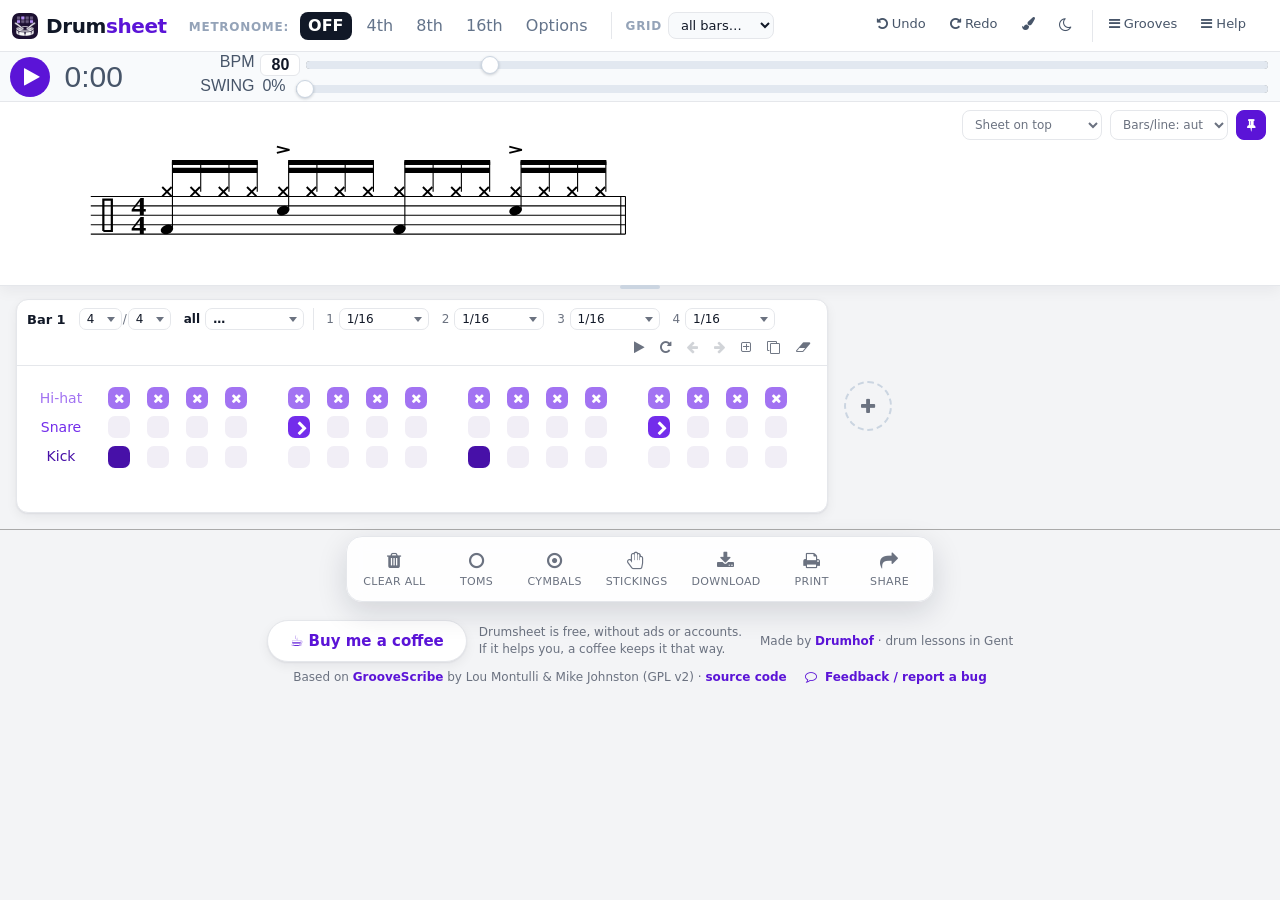
==== index.html @ 42f1e3d6 "SEO: canonical URLs, robots.txt, sitemap.xml Co-Authored-By: Claude Opus 5.5 <noreply@anthropic.com>" ====
<!DOCTYPE html>
<html lang="en">
	<!-- HTML for the Groove Writer part of the Groove Scribe HTML application -->
	<!--Copyright 2015-2020 Lou Montulli, Mike Johnston  GPL V2.0 Please See LICENSE.txt for more details -->

    <head>
		<meta charset="utf-8">
		<title>Drumsheet: free online drum notation editor</title>
		<link rel="canonical" href="https://drumsheet.app/">
		<meta name="description" content="Drumsheet is a free online drum notation editor: write grooves, hear them, loop bars, mix time signatures, triplets and sextuplets, 4 toms and ride. Share, print or download.">

		<meta name="viewport" content="width=device-width, initial-scale=1">
		<script>
			(function () {
				var t = null;
				try { t = localStorage.getItem('benTheme'); } catch (e) {}
				if (t === 'dark' || (!t && window.matchMedia && window.matchMedia('(prefers-color-scheme: dark)').matches))
					document.documentElement.classList.add('ben-dark');
				var g = null;
				try { g = localStorage.getItem('benGridStyle'); } catch (e) {}
				if (g !== 'classic') document.documentElement.classList.add('ben-pads');
				// one picked colour -> whole palette (light + dark) and the icon
				function hexHsl(hex) {
					var r = parseInt(hex.substr(1, 2), 16) / 255, g = parseInt(hex.substr(3, 2), 16) / 255, b = parseInt(hex.substr(5, 2), 16) / 255;
					var mx = Math.max(r, g, b), mn = Math.min(r, g, b), h = 0, s = 0, l = (mx + mn) / 2;
					if (mx !== mn) {
						var d = mx - mn; s = l > 0.5 ? d / (2 - mx - mn) : d / (mx + mn);
						h = mx === r ? (g - b) / d + (g < b ? 6 : 0) : mx === g ? (b - r) / d + 2 : (r - g) / d + 4; h *= 60;
					}
					return [Math.round(h), Math.round(s * 100)];
				}
				window.benColour = '#7c3aed';
				window.benSetColour = function (hex) {
					if (!/^#[0-9a-f]{6}$/i.test(hex || '')) hex = '#7c3aed';
					window.benColour = hex;
					var hs = hexHsl(hex), H = hs[0], S = Math.max(25, Math.min(85, hs[1])), T = (H + 28) % 360;
					function c(h, s, l) { return 'hsl(' + h + ',' + Math.round(s) + '%,' + l + '%)'; }
					var css = 'html.ben-tint:not(.ben-dark){--ben-brand:' + c(H, S, 46) + ';--ben-brand-soft:' + c(H, S, 97) + ';--ben-brand-ink:#fff;' +
						'--pad-hh:' + c(H, S, 70) + ';--pad-sn:' + c(H, S, 55) + ';--pad-kick:' + c(H, S, 36) + ';--pad-tom:' + c(T, S, 66) + ';' +
						'--pad-off:' + c(H, S * 0.4, 95) + ';--pad-off-hover:' + c(H, S * 0.4, 89) + '}' +
						'html.ben-tint.ben-dark{--ben-brand:' + c(H, S, 76) + ';--ben-brand-soft:' + c(H, S * 0.7, 20) + ';--ben-brand-ink:' + c(H, 40, 8) + ';' +
						'--ben-bg:' + c(H, 38, 6) + ';--ben-surface:' + c(H, 32, 12) + ';--ben-line:' + c(H, 26, 22) + ';--ben-chrome:' + c(H, 38, 6) + ';--ben-staff:' + c(H, 26, 22) + ';' +
						'--ben-tint-top:' + c(H, 38, 9) + ';--ben-tint-menu:' + c(H, 32, 15) + ';' +
						'--ben-chrome-2:' + c(H, 34, 13) + ';--ben-chrome-hover:' + c(H, 28, 22) + ';--ben-tint-dock:hsla(' + H + ',32%,12%,0.94);--ben-tint-track:' + c(H, 24, 24) + ';' +
						'--pad-hh:' + c(H, S, 82) + ';--pad-sn:' + c(H, S, 72) + ';--pad-kick:' + c(H, S, 62) + ';--pad-tom:' + c(T, S, 84) + ';' +
						'--pad-off:' + c(H, 24, 24) + ';--pad-off-hover:' + c(H, 24, 31) + '}';
					var st = document.getElementById('benColourStyle');
					if (!st) { st = document.createElement('style'); st.id = 'benColourStyle'; document.head.appendChild(st); }
					st.textContent = css;
					var tc = document.querySelector('meta[name="theme-color"]');
					if (!tc) { tc = document.createElement('meta'); tc.name = 'theme-color'; document.head.appendChild(tc); }
					tc.content = document.documentElement.classList.contains('ben-dark') ? 'hsl(' + H + ',38%,9%)' : '#ffffff';
					document.documentElement.classList.add('ben-tint');
					benDrawIcon(H, S);
				};
				// icon: dark tinted square, white drum + sticks, coloured pads
				var glyph = null;
				function benDrawIcon(H, S) {
					function draw() {
						var out = {};
						[64, 32].forEach(function (n) {
							var cv = document.createElement('canvas'); cv.width = cv.height = n;
							var x = cv.getContext('2d'), k = n / 1254, rr = function (a, b, w, h, r) { x.beginPath(); x.moveTo(a + r, b); x.arcTo(a + w, b, a + w, b + h, r); x.arcTo(a + w, b + h, a, b + h, r); x.arcTo(a, b + h, a, b, r); x.arcTo(a, b, a + w, b, r); x.closePath(); x.fill(); };
							x.fillStyle = 'hsl(' + H + ',' + Math.min(S, 50) + '%,13%)'; rr(0, 0, n, n, n * 0.2);
							x.drawImage(glyph, 0, 0, n, n);
							var lit = { '0,1': 1, '1,0': 1, '1,3': 1 };
							[[168, 140], [345, 135]].forEach(function (row, ri) {
								[233, 442, 651, 860].forEach(function (cx, ci) {
									x.fillStyle = lit[ri + ',' + ci] ? 'hsl(' + H + ',' + S + '%,76%)' : 'hsl(' + H + ',16%,42%)';
									rr(cx * k, row[0] * k, 160 * k, row[1] * k, 22 * k);
								});
							});
							out[n] = cv.toDataURL('image/png');
						});
						var setLogo = function () {
							document.querySelectorAll('link[rel="icon"]').forEach(function (l) { l.href = out[32]; });
							var im = document.querySelector('.ben-logo-icon'); if (im) im.src = out[64];
						};
						setLogo(); document.addEventListener('DOMContentLoaded', setLogo);
					}
					if (glyph && glyph.complete) return draw();
					glyph = new Image(); glyph.onload = draw; glyph.src = 'images/beatsheet-glyph.png';
				}
				var c = null;
				try { c = localStorage.getItem('benColour'); } catch (e) {}
				if (c === 'blue') c = '#2563eb';
				window.benSetColour(c);
			})();
		</script>
		<meta name="apple-mobile-web-app-capable" content="yes">
		<meta name="mobile-web-app-capable" content="yes">
		<link rel="icon" type="image/png" sizes="32x32" href="images/favicon-32.png">
		<link rel="icon" sizes="192x192" href="images/beatsheet-icon-192.png">
		<link rel="icon" sizes="96x96" href="images/beatsheet-icon-96.png">
		<link rel="apple-touch-icon" href="images/apple-touch-icon.png">

		<meta property="og:description" content="Free online drum notation editor: write grooves, hear them, loop bars, mixed meters, triplets, 4 toms and ride."/>
		<meta property="og:site_name" content="Drumsheet"/>
		<meta property="og:title" content="Drumsheet: free online drum notation editor"/>
		<meta property="og:type" content="website"/>
		<meta property="og:url" content="https://drumsheet.app/"/>
		<meta property="og:image" content="https://drumsheet.app/images/og-image.png"/>
		<meta property="og:image:width" content="1200"/>
		<meta property="og:image:height" content="630"/>
		<meta property="og:image:alt" content="Drumsheet: free online drum notation editor"/>
		<meta name="twitter:card" content="summary_large_image"/>
		<meta name="twitter:image" content="https://drumsheet.app/images/og-image.png"/>


		<link rel="stylesheet" type="text/css" href="font-awesome/4.7.0/css/font-awesome.min.css">
	    <link rel="stylesheet" type="text/css" href="css/groove_writer_orange.css">
		<link rel="stylesheet" type="text/css" href="css/groove_display_orange.css">
		<link rel="stylesheet" type="text/css" href="css/groove_ben_modern.css">

		<!--   Other peoples JS libraries    -->
		<!-- <script src="./MIDI.js/js/MIDI/MIDI.JS.min.js" type="text/javascript"></script> -->
		<script src="./MIDI.js/js/MIDI/AudioDetect.js" type="text/javascript"></script>
		<script src="./MIDI.js/js/MIDI/LoadPlugin.js" type="text/javascript"></script>
		<script src="./MIDI.js/js/MIDI/Plugin.js" type="text/javascript"></script>
		<script src="./MIDI.js/js/MIDI/Player.js" type="text/javascript"></script>
		<script src="./MIDI.js/inc/DOMLoader.XMLHttp.js" type="text/javascript"></script>
		<script src="./MIDI.js/inc/jasmid/stream.js"></script>
		<script src="./MIDI.js/inc/jasmid/midifile.js"></script>
		<script src="./MIDI.js/inc/jasmid/replayer.js"></script>
		<script src="./MIDI.js/inc/Base64.js"></script>
		<script src="./MIDI.js/inc/base64binary.js"></script>

		<!-- script to render ABC to an SVG image -->
		<script type="text/javascript" src="./js/abc2svg-1.js"></script>

		<!-- script to convert SVG to PNGs for download -->
		<script type="text/javascript" src="./js/pablo.min.js"></script>

		<!-- script for sharing to social sites -->


		<!-- Minified version: <script src="./js/groove_writer.min.js" type="text/javascript"></script> -->

		<!-- jsmidgen for generating a midi file -->
		<script src="./js/jsmidgen.js" type="text/javascript"></script>
		<!-- iOS: allow Web Audio to play through the silent switch -->
		<script src="./js/unmute.js" type="text/javascript"></script>
		<!--   our custom JS is loaded as an ES module at the end of <body> (js/main.js).
		       It creates window.myGrooveWriter, builds the dynamic DOM, and runs the
		       page-load init. -->

    </head>
    <body>

	<div id="GrooveWriter">
		<div class="nonPrintable">
			<div id="LeftHandNav">
				<span id="divisionButtonContainer">
					<span id="logoInSubdivision" class="left-button-content"><img src="images/GScribe_Logo_lone_g.svg"></span>
					<span class="left-button edit-block" id="timeLabel" onclick="myGrooveWriter.timeSigPopupOpen();"><span class="left-button-content"><span><span id="timeSigLabel" class="buttonFraction"><sup>4</sup>/<sub>4</sub></span><span id="timeSubLabel">TIME</span></span></span></span>
					<span class="left-button subdivision edit-block" id="subdivision_8ths"  onclick="myGrooveWriter.changeDivision(8);"><span class="left-button-content"><span><span class="buttonFraction"><sup>1</sup>/<sub>8</sub></span>NOTES</span></span></span>
					<span class="left-button subdivision edit-block" id="subdivision_16ths" onclick="myGrooveWriter.changeDivision(16);"><span class="left-button-content"><span><span class="buttonFraction"><sup>1</sup>/<sub>16</sub></span>NOTES</span></span></span>
					<span class="left-button subdivision edit-block" id="subdivision_32ths" onclick="myGrooveWriter.changeDivision(32);"><span class="left-button-content"><span><span class="buttonFraction"><sup>1</sup>/<sub>32</sub></span>NOTES</span></span></span>
					<span class="left-button subdivision edit-block" id="subdivision_12ths" onclick="myGrooveWriter.changeDivision(12);"><span class="left-button-content"><span><span class="buttonFraction"><sup>1</sup>/<sub>8</sub></span>TRIPLETS</span></span></span>
					<span class="left-button subdivision edit-block" id="subdivision_24ths" onclick="myGrooveWriter.changeDivision(24);"><span class="left-button-content"><span><span class="buttonFraction"><sup>1</sup>/<sub>16</sub></span>TRIPLETS</span></span></span>
					<span class="left-button subdivision edit-block" id="subdivision_48ths" onclick="myGrooveWriter.changeDivision(48);"><span class="left-button-content"><span>MIXED<br>Division</span></span></span>

					<!-- Populated by js/main.js after load (was document.write). -->
					<span id="viewEditSwitchSlot"></span>
					<span id="advancedEditSlot"></span>

					<span class="left-button edit-block" id="undoButton" onclick="myGrooveWriter.undoCommand();"><span class="left-button-content"><i class="fa fa-undo"></i>&nbsp;&nbsp;Undo</span></span>
				</span>

			</div>
			<div id="TopNav" class="fullWidthEle">
				<span id="logoTextUpperLeft"><span class="ben-logo"><img class="ben-logo-icon" src="images/beatsheet-logo-64.png" alt="">Drum<b>sheet</b></span></span>
				<span id="upperLeft">
					<span id="metronomeContainer">
						<span id="metronomeLabel">METRONOME:</span>
						<span class="metronomeButton" id="metronomeOff" onclick="myGrooveWriter.setMetronomeFrequency(0);">OFF</span>
						<span class="metronomeButton" id="metronome4ths" onclick="myGrooveWriter.setMetronomeFrequency(4);">4th</span>
						<span class="metronomeButton" id="metronome8ths" onclick="myGrooveWriter.setMetronomeFrequency(8);">8th</span>
						<span class="metronomeButton" id="metronome16ths" onclick="myGrooveWriter.setMetronomeFrequency(16);">16th</span>
						<span class="metronomeButton" id="metronomeTrip" title="Triplets (3 per beat)" onclick="myGrooveWriter.setMetronomeFrequency(12);">3</span>
						<span class="metronomeButton" id="metronomeSext" title="Sextuplets (6 per beat)" onclick="myGrooveWriter.setMetronomeFrequency(24);">6</span>
						<span class="metronomeButton Options grooveDB_hidden" id="metronomeOptionsAnchor" onclick="myGrooveWriter.metronomeOptionsAnchorClick(event);">Options</span>
					</span>
					<span id="benGridAll" title="Set the grid of every beat in every bar">
						<span id="benGridAllLabel">GRID</span>
						<select onchange="myGrooveWriter.setAllBeats('all', this.value); this.value='';">
							<option value="">all bars…</option>
							<option value="4">1/4</option>
							<option value="8">1/8</option>
							<option value="16">1/16</option>
							<option value="32">1/32</option>
							<option value="8t">triplets</option>
							<option value="16t">sextuplets</option>
						</select>
					</span>
				</span>
				<span id="benUndoRedo">
					<span class="rightButtons" onclick="myGrooveWriter.undoCommand();" title="Undo (Ctrl+Z)"><i class="fa fa-undo"></i> Undo</span>
					<span class="rightButtons" onclick="myGrooveWriter.redoCommand();" title="Redo (Ctrl+Y)"><i class="fa fa-repeat"></i> Redo</span>
					<span class="rightButtons" id="benLookToggle" title="Look: grid style and colour" onclick="benLookMenu(event)"><i class="fa fa-paint-brush"></i></span>
					<span class="rightButtons" id="benThemeToggle" title="Dark / light mode" onclick="(function(){var d=document.documentElement.classList.toggle('ben-dark');try{localStorage.setItem('benTheme', d?'dark':'light')}catch(e){};window.benSetColour(window.benColour)})();"><i class="fa fa-moon-o"></i></span>
				</span>
				<span id="upperRight">
					<span class="rightButtons grooveDB_hidden" id="permutationAnchor" onclick="myGrooveWriter.permutationAnchorClick(event);"><i class="fa fa-bars"></i> Permutations</span>
					<span class="rightButtons" id="groovesAnchor" onclick="myGrooveWriter.groovesAnchorClick(event);"><i class="fa fa-bars"></i> Grooves</span>
					<span class="rightButtons" id="helpAnchor" onclick="myGrooveWriter.helpAnchorClick(event);"><i class="fa fa-bars"></i> Help</span>
				</span>
			</div>
			<div id="midiPlayer" class="fullWidthEle"><!-- space for the midiplayer to be attached by the javascript --></div>
		</div>

		<div id="RightHandContent">
			<div class="nonPrintable">

				<!-- Contents built by js/main.js (was document.write). -->
				<div id="PermutationOptions"></div>
			</div>

			<div class="Printable">
				<!-- rendering area -->
				<div id="sheetMusicDiv" class="fullWidthEle">
					<div id="svgTarget" class="svgTarget">
						<!-- space for the SVG sheet music to display -->
					</div>
				</div>
			</div>
			<div class="nonPrintable">

				<p class="warnings">Warnings:</p>
				<div class="warnings" id="diverr">
				</div>

				<div id="sheetMusicTextFields" class="fullWidthEle grooveDB_hidden edit-block">
					<span class="sheetMusicTextField"><b>Title:</b> <input class="sheetMusicInputField" id="tuneTitle" placeholder="optional" onchange="myGrooveWriter.refresh_ABC();" type="text"></span>
					<span class="sheetMusicTextField"><b>Author:</b> <input class="sheetMusicInputField" id="tuneAuthor" placeholder="optional" onchange="myGrooveWriter.refresh_ABC();"  type="text"></span>
					<span class="sheetMusicTextField"><b>Comment:</b> <input class="sheetMusicInputField" id="tuneComments" placeholder="optional" onchange="myGrooveWriter.refresh_ABC();"  type="text"></span>
					<span id='KeyButton'><input type="checkbox" class="hiddenCheckbox" id="showLegend" onclick="myGrooveWriter.refresh_ABC();"><label id="LegendLabel" for="showLegend"><i class="fa fa-key"></i></label></span>
				</div>

				<div id="musicalInput" class="fullWidthEle edit-block">
					<!-- The clickable note grid is built by js/main.js (was document.write). -->
					<div id="measureContainer"></div>
				</div>


				<div id="bottomButtonRow" class="fullWidthEle">
					<span class="pageBottomButton edit-block" id="clearAllNotesButton" onclick="event.preventDefault(); myGrooveWriter.clearAllNotes();"><span class="bottomButtonIcon"><i class="fa fa-trash fa-2x"></i></span><span class="bottomButtonLabel">CLEAR ALL</span></span>
					<span class="pageBottomButton edit-block" id="showHideTomsButton" onclick="event.preventDefault(); myGrooveWriter.showHideToms(false, false);"><span class="bottomButtonIcon"><i class="fa fa-circle-o"></i></span><span class="bottomButtonLabel">TOMS</span></span>
					<span class="pageBottomButton edit-block" id="showHideRideButton" onclick="event.preventDefault(); myGrooveWriter.showHideRide();"><span class="bottomButtonIcon"><i class="fa fa-dot-circle-o fa-2x"></i></span><span class="bottomButtonLabel">CYMBALS</span></span>
					<span class=" grooveDB_hidden pageBottomButton" id="stickingsButton" onclick="myGrooveWriter.stickingsAnchorClick();"><span class="bottomButtonIcon"><i class="fa fa-hand-paper-o"></i></span><span class="bottomButtonLabel">STICKINGS</span></span>
					<span class=" grooveDB_hidden pageBottomButton" id="downloadButton" onclick="myGrooveWriter.DownloadAnchorClick();"><span class="bottomButtonIcon"><i class="fa fa-download fa-2x"></i></span><span class="bottomButtonLabel">DOWNLOAD</span></span>
					<span class=" grooveDB_hidden pageBottomButton" id="printButton" onclick="myGrooveWriter.printMusic();"><span class="bottomButtonIcon"><i class="fa fa-print fa-2x"></i></span><span class="bottomButtonLabel">PRINT</span></span>
					<span class=" grooveDB_hidden pageBottomButton" id="shareSaveButton" onclick="event.preventDefault(); myGrooveWriter.show_FullURLPopup();"><span class="bottomButtonIcon"><i class="fa fa-share fa-2x"></i></span><span class="bottomButtonLabel">SHARE</span></span>
				</div>
				<div id="benFooter">
					<span class="ben-coffee-wrap"><a class="ben-coffee" href="https://ko-fi.com/gladinathor" target="_blank" rel="noopener">&#9749; Buy me a coffee</a><span class="ben-coffee-note">Drumsheet is free, without ads or accounts.<br>If it helps you, a coffee keeps it that way.</span></span>
					<span>Made by <a href="https://drumhof.com" target="_blank" rel="noopener">Drumhof</a> &middot; drum lessons in Gent</span>
					<span>Based on <a href="https://github.com/montulli/GrooveScribe" target="_blank" rel="noopener">GrooveScribe</a> by Lou Montulli &amp; Mike Johnston (GPL v2) &middot; <a href="https://github.com/bengladine/beatsheet" target="_blank" rel="noopener">source code</a></span>
					<a class="ben-feedback" href="https://github.com/bengladine/beatsheet/issues/new" target="_blank" rel="noopener"><i class="fa fa-comment-o"></i> Feedback / report a bug</a>
				</div>


				<div id="midiTextOutput">
				</div>

				<span id="hiddenDescription">
					GrooveScribe allows drummers to easily create grooves, listen, share, print sheet music, and more.
					Use the GrooveScribe to create new grooves, figure out the groove to your favorite song,
					or write down the groove to your latest tune.
				</span>

				<!-- GrooveDB output area -->
				<div id="GrooveDB_MetaData" class="grooveDB_show" style="display:none;">
					<div id="grooveDBInstructions">
					This is the text that should be added to the GrooveDB for this groove.  <br>
					<b>Copy and paste it into the GrooveDB edit window </b>
					</div>
					<div>
					<textarea id="GrooveDB_source" class="fullWidthEle"></textarea>
					</div>
				</div>

				<div id="debugDisplayArea">
					<span id="undoStack"></span>
					<span id="redoStack"></span>
					<span id="URLSearchData"></span>
					<!-- ABC notation -->
					<A href="" id="showHideABC" onclick="event.preventDefault(); myGrooveWriter.ShowHideABCResults();">Show/Hide ABC Notation</a>

					<div id="ABC_Results">
						ABC Notation is used for rendering the music.  You can see what is being generated below.
						You can even edit it.  <br>
						NOTE: whenever the page is modified, the ABC Notation below will be overwritten automatically. <br>
						For more information about ABC Notation go here: <a href="http://abcnotation.com/">http://abcnotation.com/</a>
						<p></p>
						<textarea id="ABCsource" rows="10" cols="72" ></textarea>
						<br>
						<button type="button" onclick="myGrooveWriter.displayNewSVG();">Re-render the music</button>
						<button type="button" onclick="myGrooveWriter.saveABCtoFile();">Save ABC to file</button>
					</div>
					<span id="debugOutput"></span>
				</div>

				<div id="totalPlayTime">
				</div>
			</div>
		</div>


		<!-- context menu that will pop up over notes in advaced edit mode or right click -->
		<div class="noteContextMenu">
			<ul id="metronomeOptionsContextMenu" class="list">
				<li class="metronomeOptionsContextMenuItem" id="metronomeOptionsContextMenuSolo"      onclick='myGrooveWriter.metronomeOptionsMenuPopupClick("Solo");'  title="Just hear the metronome." >Solo</li>
				<li class="metronomeOptionsContextMenuItem" id="metronomeOptionsContextMenuSpeedUp"   onclick='myGrooveWriter.metronomeOptionsMenuPopupClick("SpeedUp");' title="Increase the tempo automatically" >Auto speed up</li>
				<li class="metronomeOptionsContextMenuItem" id="metronomeOptionsContextMenuCountIn"   onclick='myGrooveWriter.metronomeOptionsMenuPopupClick("CountIn");' title="One measure of metronome count in at the start" >Count it in</li>
				<li class="metronomeOptionsContextMenuItem" id="metronomeOptionsContextMenuOffTheOne" onclick='myGrooveWriter.metronomeOptionsMenuPopupClick("OffTheOne");' title="Click on the e, &, or a">Offset click</li>
				<!--
				<li id="metronomeOptionsContextMenuDropper"   onclick='myGrooveWriter.metronomeOptionsMenuPopupClick("Dropper")'  >Beat Dropper</li>
				-->
			</ul>
		</div>
		<div class="noteContextMenu">
			<ul id="metronomeOptionsOffsetClickContextMenu" class="list">
				<li class="metronomeOptionsOffsetClickContextMenuItem menuChecked" id="metronomeOptionsOffsetClickContextMenuOnThe1"   onclick='myGrooveWriter.metronomeOptionsMenuOffsetClickPopupClick("1");'>Start on "<b>1</b>"</li>
				<li class="metronomeOptionsOffsetClickContextMenuItem" id="metronomeOptionsOffsetClickContextMenuOnTheE"   onclick='myGrooveWriter.metronomeOptionsMenuOffsetClickPopupClick("E");'>Start on "<b>E</b>"</li>
				<li class="metronomeOptionsOffsetClickContextMenuItem" id="metronomeOptionsOffsetClickContextMenuOnTheAND" onclick='myGrooveWriter.metronomeOptionsMenuOffsetClickPopupClick("AND");'>Start on "<b>&amp;</b>"</li>
				<li class="metronomeOptionsOffsetClickContextMenuItem" id="metronomeOptionsOffsetClickContextMenuOnTheA"   onclick='myGrooveWriter.metronomeOptionsMenuOffsetClickPopupClick("A");'>Start on "<b>A</b>"</li>
				<li class="metronomeOptionsOffsetClickContextMenuItem" id="metronomeOptionsOffsetClickContextMenuOnTheROTATE"  onclick='myGrooveWriter.metronomeOptionsMenuOffsetClickPopupClick("ROTATE");'>Rotate through</li>
			</ul>
		</div>
		<div class="noteContextMenu">
			<ul id="metronomeOptionsOffsetClickForTripletsContextMenu" class="list">
				<li class="metronomeOptionsOffsetClickContextMenuItem menuChecked" id="metronomeOptionsOffsetClickContextMenuOnThe1Triplet"  onclick='myGrooveWriter.metronomeOptionsMenuOffsetClickPopupClick("1");'>Start on "<b>1</b>"</li>
				<li class="metronomeOptionsOffsetClickContextMenuItem" id="metronomeOptionsOffsetClickContextMenuOnTheTI" onclick='myGrooveWriter.metronomeOptionsMenuOffsetClickPopupClick("TI");'>Start on "<b>&amp;</b>"</li>
				<li class="metronomeOptionsOffsetClickContextMenuItem" id="metronomeOptionsOffsetClickContextMenuOnTheTA" onclick='myGrooveWriter.metronomeOptionsMenuOffsetClickPopupClick("TA");'>Start on "<b>A</b>"</li>
				<li class="metronomeOptionsOffsetClickContextMenuItem" id="metronomeOptionsOffsetClickContextMenuOnTheROTATE"   onclick='myGrooveWriter.metronomeOptionsMenuOffsetClickPopupClick("ROTATE");'>Rotate through</li>
			</ul>
		</div>
		<div class="noteContextMenu">
			<ul id="stickingContextMenu" class="list">
				<li onclick='myGrooveWriter.notePopupClick("sticking", "off");'>Off</li>
				<li onclick='myGrooveWriter.notePopupClick("sticking","right");'><b>R</b>ight</li>
				<li onclick='myGrooveWriter.notePopupClick("sticking","left");'><b>L</b>eft</li>
				<li onclick='myGrooveWriter.notePopupClick("sticking","both");'><b>R/L</b></li>
				<li onclick='myGrooveWriter.notePopupClick("sticking", "count");'>Count</li>
			</ul>
		</div>
		<div class="noteContextMenu">
			<ul id="hhContextMenu" class="list">
				<li onclick='myGrooveWriter.notePopupClick("hh", "off");'>Off</li>
				<li onclick='myGrooveWriter.notePopupClick("hh","normal");'>Hi-hat normal</li>
				<li onclick='myGrooveWriter.notePopupClick("hh","open");'>Hi-hat open</li>
				<!-- <li onclick='myGrooveWriter.notePopupClick("hh","close");'>Hi-hat closed</li> -->
				<li onclick='myGrooveWriter.notePopupClick("hh","accent");'>Hi-hat accent</li>
				<li onclick='myGrooveWriter.notePopupClick("hh","crash");'>Crash</li>
				<li onclick='myGrooveWriter.notePopupClick("hh","ride");'>Ride</li>
				<li onclick='myGrooveWriter.notePopupClick("hh","ride_bell");'>Ride Bell</li>
				<li onclick='myGrooveWriter.notePopupClick("hh","cow_bell");'>Cow Bell</li>
				<li onclick='myGrooveWriter.notePopupClick("hh","stacker");'>Stacker</li>
				<li onclick='myGrooveWriter.notePopupClick("hh","metronome_normal");'>Click</li>
				<li onclick='myGrooveWriter.notePopupClick("hh","metronome_accent");'>Click - accent</li>
			</ul>
		</div>
		<div class="noteContextMenu">
			<ul id="tom1ContextMenu" class="list">
				<li onclick='myGrooveWriter.notePopupClick("tom1", "off");'>Off</li>
				<li onclick='myGrooveWriter.notePopupClick("tom1", "normal");'>Tom Normal</li>
			</ul>
		</div>
		<div class="noteContextMenu">
			<ul id="tom2ContextMenu" class="list">
				<li onclick='myGrooveWriter.notePopupClick("tom2", "off");'>Off</li>
				<li onclick='myGrooveWriter.notePopupClick("tom2", "normal");'>Tom Normal</li>
			</ul>
			<ul id="tom3ContextMenu" class="list">
				<li onclick='myGrooveWriter.notePopupClick("tom3", "off");'>Off</li>
				<li onclick='myGrooveWriter.notePopupClick("tom3", "normal");'>Tom Normal</li>
			</ul>
			<ul id="tom4ContextMenu" class="list">
				<li onclick='myGrooveWriter.notePopupClick("tom4", "off");'>Off</li>
				<li onclick='myGrooveWriter.notePopupClick("tom4", "normal");'>Tom Normal</li>
			</ul>
		</div>
		<div class="noteContextMenu">
			<ul id="snareContextMenu" class="list">
				<li onclick='myGrooveWriter.notePopupClick("snare", "off");'>Off</li>
				<li onclick='myGrooveWriter.notePopupClick("snare", "normal");'>Snare Normal</li>
				<li onclick='myGrooveWriter.notePopupClick("snare", "accent");'>Snare Accent</li>
				<li onclick='myGrooveWriter.notePopupClick("snare", "ghost");'>Ghost Note</li>
				<li onclick='myGrooveWriter.notePopupClick("snare", "xstick");'>Cross Stick</li>
				<li onclick='myGrooveWriter.notePopupClick("snare", "buzz");'>Buzz Stroke</li>
				<li onclick='myGrooveWriter.notePopupClick("snare", "flam");'>Flam</li>
			</ul>
		</div>
		<div class="noteContextMenu">
			<ul id="kickContextMenu" class="list">
				<li onclick='myGrooveWriter.notePopupClick("kick", "off");'>Off</li>
				<li onclick='myGrooveWriter.notePopupClick("kick", "normal");'>Kick Normal</li>
				<li onclick='myGrooveWriter.notePopupClick("kick", "splash");'>Hi-hat foot</li>
				<li onclick='myGrooveWriter.notePopupClick("kick", "kick_and_splash");'>Kick &amp; Hi-hat foot</li>
			</ul>
		</div>
		<div class="noteContextMenu">
			<ul id="stickingsLabelContextMenu" class="list">
				<li onclick='myGrooveWriter.noteLabelPopupClick("stickings", "all_off");'>all <b>Off</b></li>
				<li onclick='myGrooveWriter.noteLabelPopupClick("stickings", "alternate");'>alternate <b>R</b>/<b>L</b></li>
				<li onclick='myGrooveWriter.noteLabelPopupClick("stickings", "all_right");'>all <b>R</b>s</li>
				<li onclick='myGrooveWriter.noteLabelPopupClick("stickings", "all_left");'>all <b>L</b>s</li>
				<li onclick='myGrooveWriter.noteLabelPopupClick("stickings", "all_count");'><b>C</b>ounts</li>
				<li onclick='myGrooveWriter.noteLabelPopupClick("stickings", "cancel");'>cancel</li>
			</ul>
		</div>
		<div class="noteContextMenu">
			<ul id="hhLabelContextMenu" class="list">
				<li onclick='myGrooveWriter.noteLabelPopupClick("hh", "all_off");'>all Hi-hats <b>Off</b></li>
				<li onclick='myGrooveWriter.noteLabelPopupClick("hh", "all_on");'>all Hi-hats <b>On</b></li>
				<li class="ben-convert" onclick='myGrooveWriter.noteLabelPopupClick("hh", "convert_normal");'>→ convert to <b>Normal</b></li>
				<li class="ben-convert" onclick='myGrooveWriter.noteLabelPopupClick("hh", "convert_accent");'>→ convert to <b>Accent</b></li>
				<li class="ben-convert" onclick='myGrooveWriter.noteLabelPopupClick("hh", "convert_open");'>→ convert to <b>Open</b></li>
				<li class="ben-convert" onclick='myGrooveWriter.noteLabelPopupClick("hh", "convert_ride");'>→ convert to <b>Ride</b></li>
				<li class="ben-convert" onclick='myGrooveWriter.noteLabelPopupClick("hh", "convert_ride_bell");'>→ convert to <b>Ride bell</b></li>
				<li class="ben-convert" onclick='myGrooveWriter.noteLabelPopupClick("hh", "convert_crash");'>→ convert to <b>Crash</b></li>
				<li onclick='myGrooveWriter.noteLabelPopupClick("hh", "downbeats");'>downbeats</li>
				<li onclick='myGrooveWriter.noteLabelPopupClick("hh", "upbeats");'>upbeats</li>
				<li id='mute_hh_menu_item' onclick='myGrooveWriter.noteLabelPopupClick("hh", "mute");'>mute HH sound</li>
				<li onclick='myGrooveWriter.noteLabelPopupClick("hh", "cancel");'>cancel</li>
			</ul>
		</div>
		<div class="noteContextMenu">
			<ul id="tom1LabelContextMenu" class="list">
				<li onclick='myGrooveWriter.noteLabelPopupClick("tom1", "all_off");'>all Toms <b>Off</b></li>
				<li onclick='myGrooveWriter.noteLabelPopupClick("tom1", "all_on");'>all Toms <b>On</b></li>
				<li id='mute_tom1_menu_item' onclick='myGrooveWriter.noteLabelPopupClick("tom1", "mute");'>mute tom sound</li>
				<li onclick='myGrooveWriter.noteLabelPopupClick("tom1", "cancel");'>cancel</li>
			</ul>
		</div>
		<div class="noteContextMenu">
			<ul id="tom2LabelContextMenu" class="list">
				<li onclick='myGrooveWriter.noteLabelPopupClick("tom2", "all_off");'>all Toms <b>Off</b></li>
				<li onclick='myGrooveWriter.noteLabelPopupClick("tom2", "all_on");'>all Toms <b>On</b></li>
				<li id='mute_tom2_menu_item' onclick='myGrooveWriter.noteLabelPopupClick("tom2", "mute");'>mute tom sound</li>
				<li onclick='myGrooveWriter.noteLabelPopupClick("tom2", "cancel");'>cancel</li>
			</ul>
			<ul id="tom3LabelContextMenu" class="list">
				<li onclick='myGrooveWriter.noteLabelPopupClick("tom3", "all_off");'>all Toms <b>Off</b></li>
				<li onclick='myGrooveWriter.noteLabelPopupClick("tom3", "all_on");'>all Toms <b>On</b></li>
				<li id='mute_tom3_menu_item' onclick='myGrooveWriter.noteLabelPopupClick("tom3", "mute");'>mute tom sound</li>
				<li onclick='myGrooveWriter.noteLabelPopupClick("tom3", "cancel");'>cancel</li>
			</ul>
			<ul id="tom4LabelContextMenu" class="list">
				<li onclick='myGrooveWriter.noteLabelPopupClick("tom4", "all_off");'>all Toms <b>Off</b></li>
				<li onclick='myGrooveWriter.noteLabelPopupClick("tom4", "all_on");'>all Toms <b>On</b></li>
				<li id='mute_tom4_menu_item' onclick='myGrooveWriter.noteLabelPopupClick("tom4", "mute");'>mute tom sound</li>
				<li onclick='myGrooveWriter.noteLabelPopupClick("tom4", "cancel");'>cancel</li>
			</ul>
		</div>
		<div class="noteContextMenu">
			<ul id="snareLabelContextMenu" class="list">
				<li onclick='myGrooveWriter.noteLabelPopupClick("snare", "all_off");'>all Snares <b>Off</b></li>
				<li onclick='myGrooveWriter.noteLabelPopupClick("snare", "all_on");'>all <b>Accented</b></li>
				<li onclick='myGrooveWriter.noteLabelPopupClick("snare", "all_on_normal");'>all <b>Normal</b></li>
				<li onclick='myGrooveWriter.noteLabelPopupClick("snare", "all_on_ghost");'>all <b>Ghosts</b></li>
				<li class="ben-convert" onclick='myGrooveWriter.noteLabelPopupClick("snare", "convert_normal");'>→ convert to <b>Normal</b></li>
				<li class="ben-convert" onclick='myGrooveWriter.noteLabelPopupClick("snare", "convert_accent");'>→ convert to <b>Accent</b></li>
				<li class="ben-convert" onclick='myGrooveWriter.noteLabelPopupClick("snare", "convert_ghost");'>→ convert to <b>Ghost</b></li>
				<li class="ben-convert" onclick='myGrooveWriter.noteLabelPopupClick("snare", "convert_flam");'>→ convert to <b>Flam</b></li>
				<li class="ben-convert" onclick='myGrooveWriter.noteLabelPopupClick("snare", "convert_drag");'>→ convert to <b>Drag</b></li>
				<li class="ben-convert" onclick='myGrooveWriter.noteLabelPopupClick("snare", "convert_xstick");'>→ convert to <b>Cross-stick</b></li>
				<li class="ben-convert" onclick='myGrooveWriter.noteLabelPopupClick("snare", "convert_buzz");'>→ convert to <b>Buzz</b></li>
				<li id='mute_snare_menu_item' onclick='myGrooveWriter.noteLabelPopupClick("snare", "mute");'>mute snare sound</li>
				<li onclick='myGrooveWriter.noteLabelPopupClick("snare", "cancel");'>cancel</li>
			</ul>
		</div>
		<div class="noteContextMenu">
			<ul id="kickLabelContextMenu" class="list">
				<li onclick='myGrooveWriter.noteLabelPopupClick("kick", "all_off");'>all Kicks <b>Off</b></li>
				<li onclick='myGrooveWriter.noteLabelPopupClick("kick", "all_on");'>all Kicks <b>On</b></li>
				<li class="ben-convert" onclick='myGrooveWriter.noteLabelPopupClick("kick", "convert_normal");'>→ convert to <b>Kick</b></li>
				<li class="ben-convert" onclick='myGrooveWriter.noteLabelPopupClick("kick", "convert_splash");'>→ convert to <b>HH foot</b></li>
				<li class="ben-convert" onclick='myGrooveWriter.noteLabelPopupClick("kick", "convert_kick_and_splash");'>→ convert to <b>Kick + HH foot</b></li>
				<li onclick='myGrooveWriter.noteLabelPopupClick("kick", "hh_foot_nums_on");'>HH foot #'s <b>On</b></li>
				<li onclick='myGrooveWriter.noteLabelPopupClick("kick", "hh_foot_ands_on");'>HH foot &'s <b>On</b></li>
				<li id='mute_kick_menu_item' onclick='myGrooveWriter.noteLabelPopupClick("kick", "mute");'>mute kick sound</li>
				<li onclick='myGrooveWriter.noteLabelPopupClick("kick", "cancel");'>cancel</li>
			</ul>
		</div>
		<div class="noteContextMenu">
			<ul id="permutationContextMenu" class="list">
				<li onclick='myGrooveWriter.permutationPopupClick("none");'><b>None</b></li>
				<li onclick='myGrooveWriter.permutationPopupClick("kick_16ths");'><b>Kick</b> Permutation</li>
				<li onclick='myGrooveWriter.permutationPopupClick("snare_16ths");'><b>Snare</b> Permutation</li>
			</ul>
		</div>
		<div class="noteContextMenu">
			<ul id="helpContextMenu" class="list">
				<li onclick='myGrooveWriter.helpMenuPopupClick("undo");'>Undo (Ctrl-Z)</li>
				<li onclick='myGrooveWriter.helpMenuPopupClick("redo");'>Redo (Ctrl-Y)</li>
				<li onclick='myGrooveWriter.helpMenuPopupClick("help");'>Help</li>
				<li onclick='myGrooveWriter.helpMenuPopupClick("about");'>About</li>
			</ul>
		</div>
		<div class="noteContextMenu">
			<ul id="stickingsContextMenu" class="list" style="width: 200px;">
				<li onclick='myGrooveWriter.stickingsShowHideToggle();'><b>Show or Hide stickings</b></li>
				<li onclick='myGrooveWriter.stickingsReverseRL();'><b>Reverse stickings R/L</b></li>
			</ul>
		</div>
		<div class="noteContextMenu">
			<ul id="downloadContextMenu" class="list" style="width: 200px;">
				<li onclick='myGrooveWriter.SVGSaveAs();'><b>Download SVG Images</b></li>
				<li onclick='myGrooveWriter.PNGSaveAs();'><b>Download PNG Images</b></li>
				<li onclick='myGrooveWriter.MIDISaveAs();'><b>Download MIDI file</b></li>
			</ul>
		</div>
		<!-- The grooves menu is built by js/main.js (was document.write). -->
		<div id="grooveListWrapper"></div>

		<!-- dialog for the TIME label, hidden by default -->
		<div id="timeSigPopup">
			<div id="timeSigPopupTitle">Choose a Time Signature</div>
			<div id="timeSigPopupOptions">
			 <select id="timeSigPopupTimeSigTop">
			  <option value="2">2</option>
			  <option value="3">3</option>
			  <option selected value="4">4</option>
			  <option value="5">5</option>
			  <option value="6">6</option>
			  <option value="7">7</option>
			  <option value="8">8</option>
			  <option value="9">9</option>
			  <option value="10">10</option>
			  <option value="11">11</option>
			  <option value="12">12</option>
			  <option value="13">13</option>
			  <option value="14">14</option>
			  <option value="15">15</option>
			</select>
			<b id="timeSigPopupSlash">/</b>
			<select id="timeSigPopupTimeSigBottom">
			  <option selected value="4">4</option>
			  <option value="8">8</option>
			  <option value="16">16</option>
			</select>
			</div>
			<div id="timeSigPopupButtons">
			<button id="timeSigPopupCancel" onclick="myGrooveWriter.timeSigPopupClose('cancel');">Cancel</button>
			<button id="timeSigPopupOK" onclick="myGrooveWriter.timeSigPopupClose('ok');">Done</button>
			</div>
		</div>

		<!-- this is used by the share/save button, and is hidden by default -->
		<div id="fullURLPopup">
			<span id="fullURLPopupCloseButton" onclick="myGrooveWriter.close_FullURLPopup();"><i class="fa fa-lg fa-times-circle"></i></span>
			<div id="fullURLPopupTitle">Share Your Groove</div>
			<div id="fullURLPopupSubTitle">Use this URL to share or save this groove</div>
			<div id="fullURLPopupSubSubTitle">(You can also bookmark this page)</div>
			<div id="fullURLPopupCheckboxes">
				<span><label  id="shortURLLabel" class="fullURLPopupCheckboxLabel"><input type="checkbox" id="shortenerCheckbox" onchange="myGrooveWriter.shortenerCheckboxChanged();">Short URL</label></span>
				<span><label id="embedCodeLabel" class="fullURLPopupCheckboxLabel"><input type="checkbox" id="embedCodeCheckbox" onchange="myGrooveWriter.embedCodeCheckboxChanged();">Embed Code</label></span>
			</div>
			<div id="fullURLPopupTextFieldContainer"><input type="text" id="fullURLPopupTextField"></div>
			<br>
			<div id="shareButtonContainer">
				<button id="fullURLPopupCopyButton" onclick="myGrooveWriter.copyShareURLToClipboard();">&nbsp;<i class="fa fa-copy"></i> &nbsp;COPY&nbsp;</button>
			</div>
		</div>


		<!-- this is used by the metronome auto speed up option menu, and is hidden by default -->
		<div id="metronomeAutoSpeedupConfiguration">
			<div id="metronomeAutoSpeedupOutputText">
				Increase <span id="metronomeAutoSpeedupTempoIncreaseAmountOutput">5</span> bpm in
				<span id="metronomeAutoSpeedupTempoIncreaseIntervalOutput">2</span> min
			</div>
			<div id="metronomeAutoSpeedupConfigurationKeepIncreasing">
				<input type="checkbox" checked id="metronomeAutoSpeedUpKeepGoingForever"><label for="metronomeAutoSpeedUpKeepGoingForever">Keep increasing after the first interval</label>
			</div>
			<div id="metronomeAutoSpeedupConfigurationSliders">
				<div id="metronomeAutoSpeedupConfigurationAmountLable">Amount in BPM</div>
				<input type=range min=1 max=100 value=5 class="metronomeAutoSpeedUpRange" id="metronomeAutoSpeedupTempoIncreaseAmount" oninput="myGrooveWriter.updateRangeLabel(event, 'metronomeAutoSpeedupTempoIncreaseAmountOutput');">
				<div id="metronomeAutoSpeedupConfigurationIntervalLable">Interval in Minutes</div>
				<input type=range min=1 max=20 value=2 class="metronomeAutoSpeedUpRange" id="metronomeAutoSpeedupTempoIncreaseInterval" step="1" oninput="myGrooveWriter.updateRangeLabel(event, 'metronomeAutoSpeedupTempoIncreaseIntervalOutput');">
			</div>
			<div id="metronomeAutoSpeedupCloseButtonDiv">
				<button id="metronomeAutoSpeedupConfigurationCloseButton" onclick="myGrooveWriter.close_MetronomeAutoSpeedupConfiguration('ok');">Done</button>
			</div>
		</div>


		<!-- App entry point: ES module that boots the app and runs page-load init. -->
		<script type="module" src="js/main.js"></script>


	</div>

    <script>
			function benLookMenu(ev) {
				ev.stopPropagation();
				var old = document.getElementById('benLookMenu');
				if (old) { old.remove(); return; }
				var de = document.documentElement;
				var m = document.createElement('div');
				m.id = 'benLookMenu';
				function group(title, key, cls, opts) {
					var h = document.createElement('div'); h.className = 'ben-look-h'; h.textContent = title; m.appendChild(h);
					var row = document.createElement('div'); row.className = 'ben-look-row'; m.appendChild(row);
					opts.forEach(function (o) {
						var b = document.createElement('button');
						b.innerHTML = (o[2] ? '<i class="ben-swatch" style="background:' + o[2] + '"></i>' : '') + o[1];
						var on = function () { return o[0] === 'on' ? de.classList.contains(cls) : !de.classList.contains(cls); };
						b.className = on() ? 'on' : '';
						b.onclick = function () {
							de.classList.toggle(cls, o[0] === 'on');
							try { localStorage.setItem(key, o[3]); } catch (e) {}
							row.querySelectorAll('button').forEach(function (x) { x.className = ''; });
							b.className = 'on';
							window.dispatchEvent(new Event('resize'));
						};
						row.appendChild(b);
					});
				}
				group('Grid', 'benGridStyle', 'ben-pads', [['off', 'Classic', '', 'classic'], ['on', 'Pads', '', 'pads']]);
				var h = document.createElement('div'); h.className = 'ben-look-h'; h.textContent = 'Colour'; m.appendChild(h);
				var inp = document.createElement('input'); inp.type = 'color'; inp.value = window.benColour; m.appendChild(inp);
				var save = function (hex) { window.benSetColour(hex); inp.value = hex; try { localStorage.setItem('benColour', hex); } catch (e) {} };
				inp.oninput = function () { save(inp.value); };
				var pr = document.createElement('div'); pr.className = 'ben-look-presets'; m.appendChild(pr);
				['#7c3aed', '#2563eb', '#0891b2', '#059669', '#d97706', '#dc2626', '#db2777', '#475569'].forEach(function (hex) {
					var sw = document.createElement('i'); sw.style.background = hex; sw.title = hex === '#7c3aed' ? 'Drumsheet purple (default)' : hex;
					sw.onclick = function () { save(hex); }; pr.appendChild(sw);
				});
				var r = ev.currentTarget.getBoundingClientRect();
				m.style.top = (r.bottom + 6) + 'px';
				m.style.right = Math.max(8, window.innerWidth - r.right) + 'px';
				document.body.appendChild(m);
				setTimeout(function () {
					document.addEventListener('pointerdown', function close(e) {
						if (!m.contains(e.target)) { m.remove(); document.removeEventListener('pointerdown', close, true); }
					}, true);
				}, 0);
			}
		</script>
	</body>

</html>
---- css/groove_writer_orange.css ----
/* this is for debugging layout issues - puts a red border around everything */
/* body * { border: 1px solid red; }		 */
DEBUG {
  border: 1px solid red;
}
body {
  /* Use GrooveWriter instead of body for easy embedding */
  margin: 0px;
  height: 100vh;
  background-color: #393939;
}
#GrooveWriter {
  /* tag surrounds entire app */
  /* Use the following CSS to move the app down so a nav bar can be inserted above */
  /* width and height can also be set here to fit within a page */
  /* carefully set the height since a vertical scroll bar will be added to the right hand
		 * content when the height of the content is more than the height specified here.
		 * Usually set the height to 100vh - (the height of the top nav)
		 */
  position: relative;
  background-color: #393939;
  //background-color: #ddd;
  width: 100%;
  min-width: 800px;
  /* to embed, add your header height here.  Replace 0px with your header height */
  //height: 100%;
  font:
    100%/normal 'Lato',
    Calibri,
    sans-serif;
}
.fullWidthEle {
  max-width: 1478px; /* 1550 - 72 */
}
.warnings {
  font-family: monospace;
  display: none;
}

.Printable {
  display: block;
}
.nonPrintable {
  display: block;
}
#LeftHandNav {
  width: 70px;
  height: 100%;
  position: fixed;
  /position: absolute;
  #top: 111px;
  top: 0px;
  left: 0px;
  border-right: 2px solid #000;
  background: #393939;
  z-index: 999;
}
#TopNav {
  position: fixed;
  /position: relative;
  #top: 111px;
  top: 0px;
  left: 0px;
  z-index: 998;
  width: calc(100% - 72px);
  margin-left: 72px;
  height: 48px; /* total 48 */
  border-bottom: 1px solid #000;
  background: var(--header-bg-color);
  background: linear-gradient(to right, var(--header-bg-start-color), var(--header-bg-end-color));
  display: block;
}
#midiPlayer {
  /* more #midiPlayer css in groove_display.css */
  background: #000;
  width: calc(100% - 72px);
  height: 48px;
  position: fixed;
  #top: 160px;
  top: 49px;
  /position: relative;
  left: 72px;
  z-index: 999;
  border-bottom: 1px solid #000;
}
#RightHandContent {
  position: relative;
  #top: 209px;
  top: 98px;
  left: 72px;
  height: calc(100% - 98px);
  width: calc(100% - 72px);
  overflow-y: auto;
}
#logoTextUpperLeft {
  padding: 9px 10px 6px 5px;
  display: inline-block;
}
#logoTextUpperLeft img {
  height: 30px;
}
#upperLeft {
  margin-top: 12px;
  display: inline-block;
  white-space: nowrap;
  vertical-align: top;
}
#upperRight {
  margin-top: 12px;
  display: inline-block;
  float: right;
  margin-right: 10px;
  white-space: nowrap;
  vertical-align: top;
}

#divisionButtonContainer {
}
#metronomeContainer {
}
#metronomeLabel {
  display: inline-block;
  height: 20px;
  font-weight: 500;
  margin: 0px 5px 0px 10px;
  text-align: center;
  color: #eef;
}
.metronomeButton,
.rightButtons {
  padding: 2px;
  cursor: pointer;
  display: inline-block;
  /background: #0071ad;
  color: #eee;
  border: 0px solid #00b;
  text-align: center;
  border-radius: 20px;
  /width: 50px;
  margin: 0px 1px;
  height: 20px;
  transition: all 0.1s ease-in-out;
}
.rightButtons {
  margin: 0px 6px;
}
.metronomeButton:hover,
.rightButtons:hover,
.metronomeButton.selected:hover,
.rightButtons.selected:hover,
.rightButtons.buttonSelected:hover {
  /color: #3b5166;
  font-weight: 700;
  transform: scale(1.05);
}
.metronomeButton.options {
  width: 75px;
}
.metronomeButton.buttonSelected,
.metronomeButton.selected,
.rightButtons.buttonSelected {
  /* is a button and is selected */
  color: #fff;
  font-weight: 700;
  /background: #68c2ff;
}

#logoInSubdivision {
  background-color: #000;
}
#logoInSubdivision img {
  height: 40px;
}
.left-button {
  display: block;
  color: #999999;
  cursor: pointer;
}
.left-button-content {
  display: block;
  cursor: pointer;
  font-size: 12px;
  font-weight: bold;
  height: 48px;
  border-bottom: 1px solid #000;
  text-align: center;
  vertical-align: middle;
  display: -webkit-flex;
  display: flex;
  align-items: center;
  -webkit-align-items: center;
  justify-content: center;
  -webkit-justify-content: center;
  transition: all 0.1s ease-in-out;
}
#timeLabel {
  height: 48px; /* Override from above */
}
#timeSigLabel {
  color: #62c04c;
  font-size: 20px;
  margin-bottom: -5px;
}
#timeSubLabel {
  color: #62c04c;
  font-size: 12px;
}
.left-button.disabled,
.left-button.disabled:hover {
  color: #000;
  background-color: #393939;
}
.left-button.buttonSelected,
.left-button.buttonSelected:hover {
  /* is subdivision and is selected */
  background: #2484c0;
  color: #fff;
  cursor: auto;
  transform: scale(1.1);
}
.myButton:hover,
.left-button:hover {
  border-top-color: #28597a;
  background: #555555;
  color: #ccc;
  transform: scale(1.05);
}
.myButton:active,
.left-button:active {
  border-top-color: #1b435e;
  background: #1b435e;
}
.buttonFraction {
  /* The number above "triplet" in the .subdivision 1/4, 1/8, etc */
  display: block;
  font-size: 18px;
}
#advancedEditAnchor.buttonSelected {
  background: #009ffa;
  color: #fff;
  font-size: 14px;
}
.buttonText {
}
#undoButton {
  font-size: 14px;
}
#NotationLine {
  height: 35px;
  text-align: center;
  padding-top: 13px;
  border-bottom: 1px solid #aaa;
  background-color: #ddd;
}
#NotationLabel {
  display: inline-block;
  margin: auto;
  font-size: 20px;
  font-weight: bold;
  text-align: center;
  padding-left: 62px;
}
#KeyButton {
  float: right;
  padding-right: 5px;
  font-size: 18px;
  text-align: right;
}
#hiddenDescription {
  display: none;
}
#musicalInput {
  width: 100%;
  background: #fff;
  overflow-x: auto;
  overflow-y: hidden;
  border-bottom: 1px solid #aaa;
  text-align: center;
  white-space: nowrap;
}
@media only screen and (orientation: portrait) {
  #musicalInput {
    white-space: normal;
    /* wrap down on portait mode displays,
			 *	don't wrap in landscape mode
			 */
  }
}
#musicalInput.expanded {
  max-width: 5000px !important;
}
#measureContainer {
  margin-left: auto;
  margin-right: auto;
}
.staff-container {
  /margin-left: 2px;
  /margin-top: 2px;
  margin-right: -3px;
  margin-bottom: 0px;
  display: inline-block;
  background: #ffffff;
  text-align: left;
  white-space: nowrap;
}
.notes-row-container {
  display: inline-block;
}
.heading1 {
  font-size: 30px;
  font-weight: bold;
}
.line-labels {
  display: inline-block;
  vertical-align: top;
  width: 80px;
  font-size: 20px;
  display: table-cell;
}
.stickings-label {
  display: none;
  height: 25px;
  background: #f7f1cf;
  color: #000;
  padding-top: 9px;
  padding-left: 1px;
  font-size: 12px;
  cursor: pointer;
  text-align: center;
}
.hh-label {
  display: block;
  white-space: nowrap;
  margin-top: 16px;
  margin-left: 8px;
  cursor: pointer;
  text-align: center;
}
#tom1-label {
  display: block;
  white-space: nowrap;
  margin-top: 5px;
  margin-left: 8px;
  cursor: pointer;
  text-align: center;
  visibility: hidden;
}
#tom2-label {
  display: block;
  white-space: nowrap;
  margin-top: 5px;
  margin-left: 8px;
  cursor: pointer;
  text-align: center;
  visibility: hidden;
}
#tom3-label {
  display: block;
  white-space: nowrap;
  margin-top: 5px;
  margin-left: 8px;
  cursor: pointer;
  text-align: center;
  visibility: hidden;
}
.snare-label {
  margin-top: 5px;
  margin-left: 8px;
  cursor: pointer;
  text-align: center;
}
#tom4-label {
  display: block;
  white-space: nowrap;
  margin-top: 5px;
  margin-left: 8px;
  cursor: pointer;
  text-align: center;
  visibility: hidden;
}
.kick-label {
  margin-top: 5px;
  margin-left: 8px;
  cursor: pointer;
  text-align: center;
}
.stickings-label:hover {
  color: var(--highlight-color);
}
.hh-label:hover,
.snare-label:hover,
.kick-label:hover {
  color: var(--highlight-color);
}
.music-line-container {
  display: inline-block;
  /top: 30px;
  z-index: 3;
  display: table-cell;
}
.notes-container {
  font-family: Times New Roman; /* parens around snare ghost note, R for Ride */
  position: relative;
  z-index: 4;
}
.stickings-container {
  display: none;
  height: 32px;
  background: #f7f1cf;
  border: 1px solid transparent;
  margin-top: 0px;
  white-space: nowrap;
  -moz-user-select: none;
  -webkit-user-select: none;
  -ms-user-select: none;
}
.background-highlight-container {
  position: absolute;
  height: 190px;
  white-space: nowrap;
  border: 1px solid transparent;
}
.hi-hat-container {
  height: 42px;
  white-space: nowrap;
  border: 1px solid transparent;
  -moz-user-select: none;
  -webkit-user-select: none;
  -ms-user-select: none;
}
#tom1-container {
  height: 28px;
  white-space: nowrap;
  border: 1px solid transparent;
  -moz-user-select: none;
  -webkit-user-select: none;
  -ms-user-select: none;
  visibility: hidden;
}
#tom2-container {
  height: 28px;
  white-space: nowrap;
  border: 1px solid transparent;
  -moz-user-select: none;
  -webkit-user-select: none;
  -ms-user-select: none;
  visibility: hidden;
}
#tom3-container {
  height: 28px;
  white-space: nowrap;
  border: 1px solid transparent;
  -moz-user-select: none;
  -webkit-user-select: none;
  -ms-user-select: none;
  visibility: hidden;
}
.snare-container {
  border: 1px solid transparent;
  height: 28px;
  white-space: nowrap;
  -moz-user-select: none;
  -webkit-user-select: none;
  -ms-user-select: none;
}
#tom4-container {
  height: 28px;
  white-space: nowrap;
  border: 1px solid transparent;
  -moz-user-select: none;
  -webkit-user-select: none;
  -ms-user-select: none;
  visibility: hidden;
}
.kick-container {
  border: 1px solid transparent;
  height: 56px;
  white-space: nowrap;
  -moz-user-select: none;
  -webkit-user-select: none;
  -ms-user-select: none;
}
.staff-line-1 {
  position: absolute;
  top: 42px;
  width: 100%;
  height: 0px;
  border-top: 3px solid #cacaca;
}
.staff-line-2 {
  position: absolute;
  top: 72px;
  width: 100%;
  height: 0px;
  border-top: 3px solid #cacaca;
}
.staff-line-3 {
  position: absolute;
  top: 103px;
  width: 100%;
  height: 0px;
  border-top: 3px solid #cacaca;
}
.staff-line-4 {
  position: absolute;
  top: 132px;
  width: 100%;
  height: 0px;
  border-top: 3px solid #cacaca;
}
.staff-line-5 {
  position: absolute;
  top: 163px;
  width: 100%;
  height: 0px;
  border-top: 3px solid #cacaca;
}
.sticking {
  display: inline-block;
  position: relative;
  border: 1px solid;
  border-color: transparent;
  width: 29px;
  height: 100%;
  margin-right: 2px;
  margin-left: 2px;
  margin-bottom: 0;
}
.bg-highlight {
  display: inline-block;
  width: 35px;
  height: 192px;
}
.hi-hat {
  display: inline-block;
  position: relative;
  border: 1px solid;
  border-color: transparent;
  width: 29px;
  height: 100%;
  margin-right: 2px;
  margin-left: 2px;
}
.tom {
  display: inline-block;
  position: relative;
  border: 1px solid;
  border-color: transparent;
  width: 29px;
  height: 100%;
  margin-right: 2px;
  margin-left: 2px;
}
.snare {
  display: inline-block;
  position: relative;
  border: 1px solid;
  border-color: transparent;
  width: 29px;
  height: 100%;
  margin-right: 2px;
  margin-left: 2px;
}
.kick {
  display: inline-block;
  position: relative;
  border: 1px solid;
  border-color: transparent;
  width: 29px;
  height: 100%;
  margin-right: 2px;
  margin-left: 2px;
}
.note_part {
  /* all the following note segments also share class .note_part */
}
.sticking_right {
  position: absolute;
  top: 0px;
  left: 6px;
  font-size: 24px;
  color: #cccccc;
  cursor: pointer;
}
.sticking_left {
  position: absolute;
  top: 0px;
  left: 6px;
  font-size: 24px;
  color: #cccccc;
  cursor: pointer;
}
.sticking_both {
  position: absolute;
  top: 5px;
  left: 0px;
  font-size: 18px;
  color: transparent;
  cursor: pointer;
}
.sticking_count {
  position: absolute;
  top: 0px;
  left: 6px;
  font-size: 24px;
  color: transparent;
  cursor: pointer;
}
.hh_crash {
  position: absolute;
  top: 19px;
  left: 5px;
  font-size: 20px;
  color: transparent;
  cursor: pointer;
}
.hh_ride {
  position: absolute;
  top: 18px;
  left: 6px;
  font-size: 20px;
  color: transparent;
  cursor: pointer;
}
.hh_ride_bell {
  position: absolute;
  top: 18px;
  left: 6px;
  font-size: 20px;
  color: transparent;
  cursor: pointer;
}
.hh_cow_bell {
  position: absolute;
  top: 18px;
  left: 6px;
  font-size: 20px;
  color: transparent;
  cursor: pointer;
}
.hh_stacker {
  position: absolute;
  top: 17px;
  left: 5px;
  font-size: 20px;
  color: transparent;
  cursor: pointer;
}
.hh_metronome_normal {
  position: absolute;
  top: 17px;
  left: 5px;
  font-size: 20px;
  color: transparent;
  cursor: pointer;
}
.hh_metronome_accent {
  position: absolute;
  top: 17px;
  left: 5px;
  font-size: 20px;
  color: transparent;
  cursor: pointer;
}
.hh_cross {
  position: absolute;
  top: 15px;
  left: 5px;
  font-size: 24px;
  color: #cccccc;
  cursor: pointer;
}
.hh_open {
  position: absolute;
  top: 3px;
  left: 9px;
  font-size: 13px;
  color: transparent;
}
.hh_close {
  position: absolute;
  top: 3px;
  left: 9px;
  font-size: 13px;
  color: transparent;
  float: left;
}
.hh_accent {
  position: absolute;
  top: 0px;
  left: 11px;
  font-size: 20px;
  color: transparent;
  float: left;
}
.unmuteHHButton,
.unmuteSnareButton,
.unmuteKickButton,
.unmuteTom1Button,
.unmuteTom2Button,
.unmuteTom3Button,
.unmuteTom4Button {
  display: inline-block;
  display: none;
  position: relative;
  border: 1px solid;
  border-color: transparent;
  vertical-align: top;
  width: 29px;
  height: 100%;
  margin-right: 2px;
  margin-left: 2px;
  cursor: pointer;
}
.unmuteHHButton:hover,
.unmuteSnareButton:hover,
.unmuteKickButton:hover,
.unmuteTom1Button:hover,
.unmuteTom2Button:hover,
.unmuteTom3Button:hover,
.unmuteTom4Button:hover {
  opacity: 0.6;
}
.unmuteHHStack {
  margin-top: 9px;
}
.unmuteStack {
  margin-top: -3px;
}
.tom_circle {
  position: absolute;
  top: 1px;
  left: 3px;
  width: 90%;
  height: 20px;
  width: 20px;
  background: #fff;
  border: 2px solid;
  border-color: #999;
  border-radius: 30px;
  cursor: pointer;
}
.dot_in_snare_ghost_note {
  font-size: 14px;
  position: relative;
  top: -1px;
  left: 0px;
}
.snare_ghost {
  position: absolute;
  top: -4px;
  left: 1px;
  font-size: 26px;
  line-height: 30px;
  color: transparent;
  cursor: pointer;
}
.snare_circle {
  position: absolute;
  top: 0px;
  left: 2px;
  width: 90%;
  line-height: 20px;
  height: 22px;
  width: 22px;
  background: #fff;
  border: 2px solid;
  border-color: #999;
  border-radius: 30px;
  cursor: pointer;
}
.snare_accent {
  position: absolute;
  top: 5px;
  left: 11px;
  line-height: 15px;
  font-size: 15px;
  color: transparent;
  cursor: pointer;
}
.snare_xstick {
  position: absolute;
  top: -5px;
  left: 3px;
  font-size: 30px;
  color: transparent;
  cursor: pointer;
}
.snare_buzz {
  position: absolute;
  top: 0px;
  left: 3px;
  font-size: 22px;
  color: transparent;
  cursor: pointer;
}
.snare_flam {
  position: absolute;
  top: -2px;
  left: -2px;
  font-size: 25px;
  color: transparent;
  cursor: pointer;
}
.snare_drag {
  position: absolute;
  top: -2px;
  left: -2px;
  font-size: 25px;
  color: transparent;
  cursor: pointer;
}
.kick_circle {
  position: absolute;
  top: 0px;
  left: 2px;
  height: 22px;
  width: 22px;
  background: #fff;
  border: 2px solid #999;
  border-radius: 40px 40px 40px 40px;
  cursor: pointer;
}

.kick_splash {
  position: absolute;
  top: 24px;
  left: 3px;
  font-size: 30px;
  color: transparent;
  cursor: pointer;
}
.opening_note_space {
  display: inline-block;
  width: 1px;
  height: 1px;
  background: transparent;
}
.end_note_space {
  display: inline-block;
  width: 1px;
  height: 1px;
  background: transparent;
}
.space_between_note_groups {
  display: inline-block;
  width: 20px;
  height: 1px;
  background: transparent;
}
#addMeasureButton {
  vertical-align: top;
  display: inline-block;
  color: var(--highlight-color-on-white);
  cursor: pointer;
  font-size: 40px;
  padding-top: 2px;
  margin-top: 73px;
}

.closeMeasureButton {
  vertical-align: top;
  display: inline-block;
  margin-top: 3px;
  cursor: pointer;
  color: var(--highlight-color-on-white);
}
.closeMeasureButton:hover,
#addMeasureButton:hover {
  color: #000;
}
#permutationAnchor {
  color: #555;
}
#permutationAnchor.enabled {
  color: #eee;
}
#PermutationOptions.displayed {
  padding: 3px 0px 0px 10px;
  //margin-bottom: -20px;
  background-color: #ddd;
}
#PermutationOptionsHeader {
  /margin-left: 22px;
  font-size: 18px;
  font-weight: bold;
}
.PermutationOptionWrapper {
  display: table;
  border-collapse: collapse;
}
.PermutationOptionGroup {
  display: table-row;
  border-bottom: 1px solid #999;
}
.PermutationOptionGroup:last-child {
  border-bottom: 0px solid #999;
}
.PermutationOption {
  height: 20px;
  display: table-cell;
  padding-right: 15px;
  /border-top: 1px solid #999;
  /border-bottom: 1px solid #999;
}
.PermutationSubOption {
  display: table-cell;
  padding-right: 15px;
  /border-top: 1px solid #999;
  /border-bottom: 1px solid #999;
}
#permutationType {
  margin-top: 10px;
}
#noteInstructions {
  font-size: 120%;
  font-weight: bold;
  margin-top: 14px;
  margin-left: 25px;
}
#exportMidi {
}
#showHideABC {
  display: none;
}
#ABC_Results {
  display: none;
}
#sheetMusicDiv {
  background: #fff;
}
.svgTarget {
  background: #fff;
}

/* override the normal 100% width that is in groove_display for editing */
#RightHandContent .svgTarget svg {
  margin-left: 5%;
  margin-right: 5%;
  width: 90%;
  /* height: auto; */
}

#sheetMusicTextFields {
  border-top: 1px solid #999;
  padding: 8px 0px;
  text-align: center;
  display: -webkit-flex;
  display: flex;
  justify-content: space-around;
  -webkit-justify-content: space-around;
  background-color: #ddd;
}
.sheetMusicTextField {
  margin: 0px 10px;
}
.sheetMusicInputField {
}
/* Context Menu */
.noteContextMenu {
}
#permutationContextMenu,
#helpContextMenu,
#metronomeOptionsContextMenu,
#metronomeOptionsOffsetClickContextMenu {
  position: fixed;
  top: 0px;
  right: 0px;
}
.metronomeOptionsContextMenuItem:before,
.metronomeOptionsOffsetClickContextMenuItem:before {
  font-family: FontAwesome;
  content: '\00a0'; /* blank space */
  letter-spacing: 17px;
} /* unchecked icon */
.menuChecked:before {
  font-family: FontAwesome;
  content: '\f00c';
  letter-spacing: 5px;
} /* checked icon */
.noteContextMenu > ul.list {
  display: none;
  position: fixed;
  left: 30px;
  top: -30px;
  z-index: 999;
  width: 150px;
  margin: 0;
  padding: 0px;
  list-style: none;
  background: #eeeeee;
  color: #000;
  border: 1px solid #393939;
  list-style: none;
}
.noteContextMenu > ul.list li {
  padding: 10px;
  border-bottom: solid 1px #393939;
  text-decoration: none;
}
.noteContextMenu > ul.list li:hover,
ul.list a:hover {
  background: #cccccc;
}
.noteContextMenu > ul.list li:last-child {
  border: none;
}
#grooveListWrapper {
  display: none;
  position: fixed;
  z-index: 999;
  top: 0px;
  right: 0px;
  width: 300px;
  height: 300px;
  overflow: auto;
  background: #eeeeee;
  border: 1px solid #393939;
}
.grooveListUL {
  margin: 0;
  padding: 0px;
  list-style: none;
  background: #eeeeee;
  color: #000;
}
.grooveListHeaderLI {
  padding: 15px;
  background: var(--highlight-color);
  font-size: 18px;
  font-weight: bold;
}
.grooveListLI {
  padding: 10px;
  padding-left: 15px;
  border-bottom: solid 1px #393939;
}
.grooveListLI:hover {
  background: #cccccc;
}
hr {
  width: 795px;
  margin-left: 0px;
}

#ABCSource {
  font-family: monospace;
  font-size: 14px;
}
#fullURLPopup,
#metronomeAutoSpeedupConfiguration,
#timeSigPopup {
  /visibility: hidden;
  display: none;
  position: absolute;
  left: 300px;
  top: 250px;
  z-index: 999;
  background-color: #fff;
  width: 400px;
  padding: 10px;
  border: solid 2px #999;
  border-radius: 5px;
}
#timeSigPopup {
  font-size: 24px;
}
#timeSigPopupBeta {
  text-align: center;
  margin-top: 8px;
  margin-bottom: 30px;
  color: #cc0000;
}
#timeSigPopupTitle {
  text-align: center;
  margin-top: 8px;
  margin-bottom: 30px;
}
#timeSigPopupOptions {
  text-align: center;
}
#timeSigPopupTimeSigTop,
#timeSigPopupTimeSigBottom {
  font-size: 24px;
  font-weight: 500;
  color: #666;
  background-color: #eee;
  vertical-align: top;
  padding-left: 20px;
  width: 80px;
}
#timeSigPopupSlash {
  font-size: 24px;
  margin: 0px 10px;
}
#timeSigPopupCancel {
  font-size: 16px;
  font-weight: 500;
  background: #fff;
  color: #ccc;
  border: 0px;
  border-radius: 5px;
  padding: 5px 10px;
}
#timeSigPopupOK {
  font-size: 16px;
  font-weight: 500;
  background: var(--highlight-color);
  color: #fff;
  border: 0px;
  border-radius: 5px;
  padding: 5px 10px;
}
#timeSigPopupButtons {
  margin-top: 30px;
  text-align: center;
}
#fullURLPopupCloseButton {
  font-size: 100%;
  float: right;
  cursor: pointer;
}
#fullURLPopupCloseButton:hover {
  color: #444;
}
#fullURLPopupTitle {
  font-size: 18px;
  font-weight: 700;
  text-align: center;
}
#fullURLPopupSubTitle {
  color: var(--highlight-color);
  font-size: 14px;
  font-weight: 700;
  text-align: center;
}
#fullURLPopupSubSubTitle {
  font-size: 12px;
  text-align: center;
}
#fullURLPopupCheckboxes {
  display: -webkit-flex;
  display: flex;
  width: 300px;
  margin: 10px auto;
  justify-content: space-around;
  -webkit-justify-content: space-around;
}
.fullURLPopupCheckboxLabel {
  font-size: 12px;
}
.fullURLPopupCheckboxLabel input[type='checkbox'] {
  vertical-align: middle;
}
#fullURLPopupTextFieldContainer {
  margin: 0px auto;
  width: 366px;
}
#fullURLPopupTextField {
  width: 350px;
  padding: 8px;
  background: #ffe9b7;
  border: 0px;
  border-radius: 5px;
  text-align: center;
}
#fullURLPopupCopyButton {
  font-size: 16px;
  font-family: Lato, sans-serif;
  font-weight: 700;
  color: #000;
  border: 0px;
  border-radius: 5px;
  padding: 5px 10px;
}
#shareButtonContainer {
  text-align: center;
}
#shareButton {
}
.sharer-0::before {
  top: 7px;
}
.sharer-0 label {
  background: var(--highlight-color) !important;
  color: #fff !important;
}
.metronomeAutoSpeedupInputRow {
  vertical-align: text-bottom;
}
#metronomeAutoSpeedupConfigurationSliders {
  width: 370px;
  margin: 0px auto;
}
#metronomeAutoSpeedupTempoIncreaseAmount,
#metronomeAutoSpeedupTempoIncreaseInterval {
  background: var(--highlight-color);
  width: 365px;
}
#metronomeAutoSpeedupOutputText {
  font-size: 25px;
  text-align: center;
}
#metronomeAutoSpeedupTempoIncreaseAmountOutput,
#metronomeAutoSpeedupTempoIncreaseIntervalOutput {
  color: var(--highlight-color);
  font-weight: 700;
}
#metronomeAutoSpeedupConfigurationAmountLable,
#metronomeAutoSpeedupConfigurationIntervalLable {
  font-size: 12px;
}
#metronomeAutoSpeedupConfigurationKeepIncreasing {
  font-size: 12px;
  color: var(--highlight-color);
  text-align: center;
  vertical-align: middle;
  margin-bottom: 10px;
}
#metronomeAutoSpeedupCloseButtonDiv {
  text-align: center;
  margin-top: 15px;
}
#metronomeAutoSpeedupConfigurationCloseButton {
  font-size: 16px;
  font-weight: 500;
  background: var(--highlight-color);
  color: #fff;
  border: 0px;
  border-radius: 5px;
  padding: 5px 10px;
}
#showHideSecondMeasureButton {
}
#stickingsButton {
}
#stickingsButton:before {
  font-family: FontAwesome;
  font-size: 2em;
  letter-spacing: -3px;
  content: '\f065';
  line-height: 32px;
}
#stickingsButton.ClickToHide:before {
  font-family: FontAwesome;
  font-size: 2em;
  letter-spacing: -3px;
  content: '\f066';
  line-height: 32px;
}
#printButton {
}
#downloadButton {
}
#shareSaveButton {
}
.centeringSpace {
  /margin-right: 5%;
  /margin-left: 5%;
}
button {
  cursor: pointer;
}

input[type='checkbox']:checked + label {
  color: #000;
  cursor: pointer;
}
input[type='checkbox']:not(:checked) + label {
  color: #888;
  cursor: pointer;
}
#totalPlayTime {
  z-index: 999;
  position: fixed;
  bottom: 3px;
  right: 3px;
  margin-right: 20px;
  color: var(--highlight-color);
}
.totalTimeNum {
  color: #eee;
}
.myCheckbox {
  display: none;
} /* to hide the checkbox itself */
.myCheckbox + label:before {
  font-family: FontAwesome;
  display: inline-block;
  /* content: "\f096";  /* uncheck box */
  content: '\00a0'; /* blank space */
  letter-spacing: 17px;
} /* unchecked icon */
.myCheckbox:checked + label:before {
  content: '\f00c';
  letter-spacing: 5px;
} /* checked icon */
.hiddenCheckbox {
  /* checkbox for the key (legend) */
  visibility: hidden;
}
#LegendLabel {
  border: 1px solid #ccc;
  padding: 3px 7px 5px 7px;
  border-radius: 7px;
  background: #ccc;
  margin-right: 8px;
}
#GrooveDB_source {
  width: calc(100% - 6px);
  height: 280px;
}
#bottomButtonRow {
  padding: 20px 0px;
  background: #393939;
  text-align: center;
  color: #888888;
  display: -webkit-flex;
  display: flex;
  justify-content: space-around;
  -webkit-justify-content: space-around;
}
.pageBottomButton {
  display: inline-block;
  margin: 0px 20px;
}
.pageBottomButton:hover {
  cursor: pointer;
  color: #fff;
}
.bottomButtonIcon {
  display: block;
}
.bottomButtonLabel {
  margin-top: 2px;
  display: block;
}
.edit-block {
  display: none;
}
/*  3 circles make up the tom icon.  Position them */
#icon-tom1 {
  font-size: 16px;
  margin-top: 16px;
}
#icon-tom2 {
  font-size: 14px;
  margin-left: -5px;
  vertical-align: top;
}
#icon-tom3 {
  font-size: 20px;
  margin-top: 11px;
}
@media print {
  /* keep at bottom so it overrides the styles above */
  /* there is another definition in groove_display.css that adds more rules */
  #GrooveWriter {
    min-width: 10px;
  }

  #RightHandContent {
    margin-left: 0px;
    padding-top: 0px;
    top: 0px;
    left: 0px;
    overflow-y: visible;
    width: 100% !important;
  }

  .svgTarget svg {
    margin: 0px 0px !important;
    width: 100% !important;
  }
}

/* Ben: bars flow next to each other and wrap, like on a sheet */
#musicalInput {
  white-space: normal;
  text-align: left;
}
#measureContainer {
  display: flex;
  flex-wrap: wrap;
  align-items: flex-start;
  gap: 6px 4px;
  padding: 4px;
}
.staff-container {
  border: 1px solid #e3e3e3;
  border-radius: 6px;
  margin-right: 0;
}
.staff-container.ben-play-from {
  border-color: #2e9e5b;
  box-shadow: inset 4px 0 0 #2e9e5b;
}
.staff-container.ben-looped {
  border-color: #e4572e;
  background: #fff8f5;
}

/* Ben: per-bar toolbar: time signature, per-beat grid, tools */
.ben-bar-controls {
  display: flex;
  flex-wrap: wrap;
  align-items: center;
  gap: 4px 10px;
  padding: 5px 8px 3px 8px;
  font-size: 13px;
  color: #555;
  white-space: normal;
  max-width: 100%;
}
.ben-bar-controls .ben-bar-label {
  font-weight: bold;
  color: #333;
}
.ben-bar-controls select {
  font-size: 13px;
  margin: 0 1px;
}
.ben-bar-controls .ben-tools {
  display: inline-flex;
  gap: 3px;
  margin-left: auto;
}
.ben-bar-controls .ben-tools button {
  border: 1px solid #ccc;
  background: #fff;
  border-radius: 4px;
  padding: 2px 6px;
  cursor: pointer;
  color: #444;
}
.ben-bar-controls .ben-tools button.on {
  background: #333;
  border-color: #333;
  color: #fff;
}
.ben-bar-controls .ben-tools button:disabled {
  opacity: 0.3;
  cursor: default;
}
.ben-add-bar-menu {
  position: fixed;
  z-index: 1000;
  display: flex;
  flex-direction: column;
  gap: 4px;
  background: #fff;
  border: 1px solid #aaa;
  border-radius: 6px;
  padding: 6px;
  box-shadow: 0 4px 14px rgba(0, 0, 0, 0.2);
}
.ben-add-bar-menu button {
  text-align: left;
  padding: 6px 10px;
  border: 1px solid #ddd;
  background: #fafafa;
  border-radius: 4px;
  cursor: pointer;
  font-size: 14px;
}

/* Ben: the two extra tom rows take no space until toms are shown */
#tom2-container,
#tom3-container,
#tom2-label,
#tom3-label {
  display: none;
}

/* Ben: play cursor + loop range on the sheet music */
#svgTarget { position: relative; }
.ben-sheet-layer { position: absolute; inset: 0; z-index: 5; cursor: pointer; touch-action: pan-y; user-select: none; }
.ben-sheet-loop { position: absolute; background: rgba(255, 140, 0, 0.16); border-top: 2px solid rgba(255, 140, 0, 0.7); border-bottom: 2px solid rgba(255, 140, 0, 0.7); box-sizing: border-box; pointer-events: none; }
.ben-sheet-handle { position: absolute; width: 12px; cursor: ew-resize; }
.ben-sheet-handle::after { content: ''; position: absolute; left: 4px; top: 0; bottom: 0; width: 4px; border-radius: 2px; background: #ff8c00; }
.ben-sheet-loop-off { position: absolute; width: 18px; height: 18px; padding: 0; border: none; border-radius: 50%; background: #ff8c00; color: #fff; font-size: 14px; line-height: 18px; cursor: pointer; }
.ben-sheet-cursor { position: absolute; width: 3px; background: #2e9e4f; pointer-events: none; }
.ben-sheet-cursor::before { content: ''; position: absolute; top: -2px; left: -5px; border: 6px solid transparent; border-top: 8px solid #2e9e4f; }
---- css/groove_display_orange.css ----
:root {
  --header-bg-color: #243640;
  --header-bg-start-color: #2a404d;
  --header-bg-end-color: #1c2b33;
  --bpm-bg-color: #222222;
  --side-bg-color: #393939;
  --bottom-bg-color: #393939;
  --side-highlight-bg-color: #2484c0;
  --note-overlay-bg-color: #bdebdd;

  --highlight-color: #2484c0;
  --highlight-color-on-white: #2484c0;
}

/* this is for debugging layout issues - puts a read border around everything */
/* body * { border: 1px solid red; }		 */
body {
}
.warnings {
  font-family: monospace;
  display: none;
}

.Printable {
  display: block;
}
.nonPrintable {
  display: block;
}

/* there is another .svgTarget definitiion in groove_writer.css */
.svgTarget {
  width: 100%;
}
.svgTarget svg {
  width: 100%;
  height: calc(100%); /* hack, should really be auto, but that causes old webkit to go nuts */
}
.playerControl {
  display: inline-block;
  background-color: #222222;
  width: 100%; /* expand to the surounding element */
  font-family: 'Lato', sans-serif;
  white-space: nowrap;
}
.playerControl.large {
  display: block;
  width: calc(50% - 83px);
  min-width: 500px;
  border: 1px solid #009;
  padding-left: 0px;
  margin: 0px 0px 0px 0px;
}
.playerControl.small {
  width: 90px;
  border: 1px solid #009;
  padding-left: 0px;
}
.playerControlsRow {
  /display: flex;
  /display: -webkit-flex;
  padding-left: 6px;
  height: 48px;
  flex-flow: flex-start;
  flex-wrap: nowrap;
  -webkit-flex-flow: flex-start;
  -webkit-flex-wrap: nowrap;
}
.playerControlsRow.large,
.playerControlsRow.small {
  padding-left: 0px;
}
.midiPlayImage,
.midiRepeatImage,
.midiExpandImage {
  display: inline-block;
  width: 40px;
  height: 40px;
  cursor: pointer;
  margin: 4px 0px 4px 0px;
  border: 0px solid #000;
  color: #cccccc;
  font-size: 20px;
  font-family: FontAwesome;
  text-align: center;
  line-height: 40px;
  vertical-align: top;
  border-radius: 50%;
  -webkit-flex: none;
  flex: none;
}
.midiPlayImage,
.midiRepeatImage {
  background: #666666;
  margin: 4px 4px 4px 4px;
}
.midiPlayImage:hover,
.midiRepeatImage:hover {
  color: #ffffff;
  background: #777777;
}
.midiExpandImage {
  font-size: 26px;
  transition: all 0.6s ease-in-out;
}
.midiExpandImage.small:hover {
  color: #68c2ff;
  transform: scale(1.4);
}
.midiExpandImage.large:hover {
  color: #68c2ff;
  transform: scale(0.8);
}
.midiPlayImage:before {
  color: #dd4444;
  content: '\f05e';
}
.midiPlayImage.Stopped:before,
.midiPlayImage.Paused:before {
  color: #fff;
  letter-spacing: -3px;
  content: '\f04b';
}
.midiPlayImage.Playing:before {
  color: #fff;
  content: '\f04c';
}
.midiExpandImage.small:before {
  letter-spacing: -3px;
  content: '\f065';
}
.midiExpandImage.large:before {
  letter-spacing: -3px;
  content: '\f066';
}
.tempoAndProgress {
  display: inline-block;
  width: 60%;
  width: calc(100% - 190px);
  height: 46px;
  vertical-align: top;
  flex: 1;
  -webkit-flex: 1;
}
.tempoAndProgress.small {
  display: none;
}
.tempoRow,
.swingRow {
  /border: 1px solid red;
  display: flex;
  display: -webkit-flex;
  height: 24px;
  vertical-align: top;
  flex-flow: flex-start;
  flex-wrap: nowrap;
}
.tempoInput,
.swingInput {
  background-color: 3f91e5;
  vertical-align: top;
  padding: 0px;
  margin: 8px 10px 0px 0px;
  color: #66c0fe;
  height: 8px;
  width: 100%;
  flex: 1;
  -webkit-flex: 1;
}
.tempoSettings {
  color: #fff;
}
.tempoLabel,
.swingLabel {
  text-align: right;
  padding-top: 0px;
  vertical-align: top;
  font-size: 16px;
  width: 60px;
  color: #999999;
  -webkit-flex: none;
  flex: none;
}
.tempoTextField {
  margin: 1px 6px 0 6px;
  color: #999999;
  background-color: #222;
  border: none;
  width: 30px;
  text-align: center;
  font-size: 16px;
  padding: 0;
  height: 18px;
}
.swingOutput {
  display: inline-block;
  vertical-align: top;
  text-align: left;
  padding-top: 0;
  font-size: 16px;
  color: #999999;
  padding-left: 8px;
  width: 34px;
  -webkit-flex: none;
  flex: none;
}
.swingSettings {
  color: #fff;
}
.MIDIProgressRow {
  display: none;
}
.MIDIProgressRow.large {
  display: block;
  margin-left: 60px;
  display: flex;
  display: -webkit-flex;
  flex-flow: flex-start;
  flex-wrap: nowrap;
  white-space: nowrap;
  height: 20px;
}
.MIDIProgressRow.small {
  display: block;
  margin-left: 8px;
  padding: 0px;
}
.MIDIPlayTime {
  display: inline-block;
  width: 130px;
  color: #999999;
  font-size: 30px;
  margin-left: 6px;
  padding-top: 4px;
  text-align: left;
  line-height: 40px;
  vertical-align: top;
  flex: none;
}
.MIDIPlayTime.small {
  display: none;
}
.MIDIProgress {
  width: 85%;
  height: 8px;
  font-size: 0px;
}
.MIDIProgress.small {
  width: 80px;
}
.MIDIProgress.large {
  margin-top: 3px;
}

#ABCSource {
  font-family: monospace;
  font-size: 14px;
}

button {
  cursor: pointer;
}

.abcr {
  /* rectangles enclosing notes in ABC SVG */
  fill: transparent;
  fill-opactity: 0.25;
}
.abcr.highlighted {
  fill: var(--highlight-color) !important;
  fill-opacity: 0.2;
}
#GrooveDB_MetaData,
#debugDisplayArea {
  background-color: #ddd;
}

input[type='range'] {
  -webkit-appearance: none;
  background: #888888;
  border-radius: 8px;
}

/* MSIE hacks for range sliders */
@media screen and (-ms-high-contrast: active), (-ms-high-contrast: none) {
  input[type='range'] {
    margin-top: 0px;
    background: #222222;
    height: 24px;
  }
}
@supports (-ms-accelerator: true) {
  input[type='range'] {
    margin-top: 0px;
    background: #222222;
    height: 24px;
  }
}

input[type='range']:before {
  /* set this color for the runnable-track left of the thumb color */
  color: #888888;
}
input[type='range']:after {
  /* set this color for the runnable-track right of the thumb color */
  color: #444444;
}
input[type='range']:focus {
  outline: none;
}
input[type='range']::-webkit-slider-runnable-track {
  width: 100%;
  height: 8px;
  cursor: pointer;
  background: #444444;
  border-radius: 6px;
  border: 0px solid #010101;
}
input[type='range']::-webkit-slider-thumb {
  border: 1px solid #444444;
  height: 18px;
  width: 18px;
  border-radius: 20px;
  background: #888888;
  cursor: pointer;
  -webkit-appearance: none;
  margin-top: -5px;
}

input[type='range'].touch::-webkit-slider-thumb {
  height: 24px;
  width: 24px;
  margin-top: -8px;
}

input[type='range']:focus::-webkit-slider-runnable-track {
  background: #666666;
}
input[type='range']::-moz-range-track {
  width: 100%;
  height: 8.4px;
  cursor: pointer;
  background: #444444;
  border-radius: 6px;
  border: 0px solid #010101;
}
input[type='range']::-moz-range-thumb {
  border: 1px solid #444444;
  height: 18px;
  width: 18px;
  border-radius: 20px;
  background: #888888;
  cursor: pointer;
}
input[type='range']::-ms-track {
  width: 100%;
  height: 8.4px;
  cursor: pointer;
  background: transparent;
  border-color: transparent;
  color: transparent;
}
input[type='range']::-ms-fill-lower {
  background: #888888;
  border: 0px solid #010101;
  border-radius: 2.6px;
}
input[type='range']::-ms-fill-upper {
  background: #444444;
  border: 0px solid #010101;
  border-radius: 6px;
}
input[type='range']::-ms-thumb {
  border: 1px solid #444444;
  height: 16px;
  width: 16px;
  border-radius: 18px;
  background: #888888;
  cursor: pointer;
  margin-top: 0px;
}
input[type='range']:active::-moz-range-thumb {
  background: #fff;
}
input[type='range']:active::-webkit-slider-thumb {
  background: #fff;
}
@media print {
  /* keep at bottom so it overrides the styles above */
  body {
    margin: 0;
    padding: 0;
    border: 0;
    background-color: transparent;
  }
  div.newpage {
    page-break-before: always;
  }
  div.nobrk {
    page-break-inside: avoid;
  }

  .nonPrintable {
    display: none !important;
  }
}
---- css/groove_ben_modern.css ----
/* Ben: modern skin for the editor. Loaded last; layout sizes (48px bars, 72px nav) stay the same.
   Note cells are NOT restyled: the editor reads note state back from their colors. */
:root {
  --ben-bg: #f3f4f6;
  --ben-surface: #ffffff;
  --ben-ink: #111827;
  --ben-muted: #6b7280;
  --ben-line: #e5e7eb;
  --ben-chrome: #0f172a;
  --ben-chrome-2: #1e293b;
  --ben-chrome-hover: #334155;
  --ben-accent: #f97316;
  --ben-accent-soft: #fff7ed;
  --ben-green: #16a34a;
  --ben-radius: 12px;
  --ben-shadow: 0 1px 2px rgba(15, 23, 42, 0.06), 0 4px 12px rgba(15, 23, 42, 0.06);
}

body,
#GrooveWriter {
  background: var(--ben-bg);
  font-family: system-ui, -apple-system, 'Segoe UI', Roboto, 'Helvetica Neue', Arial, sans-serif;
  color: var(--ben-ink);
}

/* ---- left nav ---- */
#LeftHandNav {
  background: var(--ben-chrome);
  border-right: none;
}
#logoInSubdivision {
  background: var(--ben-chrome) !important;
}
.left-button {
  color: #94a3b8;
}
.left-button-content {
  border-bottom: none;
  margin: 3px 6px;
  height: 46px;
  border-radius: 10px;
  font-weight: 600;
  font-size: 11px;
  letter-spacing: 0.02em;
}
#logoInSubdivision.left-button-content {
  margin: 0;
  border-radius: 0;
  height: 48px;
}
.left-button.buttonSelected,
.left-button.buttonSelected:hover {
  background: var(--ben-accent);
  color: #fff;
  transform: none;
}
.myButton:hover,
.left-button:hover {
  background: var(--ben-chrome-hover);
  color: #e2e8f0;
  transform: none;
}
.left-button:active,
.myButton:active {
  background: var(--ben-chrome-2);
}
.left-button.disabled,
.left-button.disabled:hover {
  background: transparent;
  color: #475569;
}
#timeSigLabel,
#timeSubLabel {
  color: #4ade80;
}

/* ---- top bar + player ---- */
#TopNav {
  background: var(--ben-chrome);
  border-bottom: 1px solid var(--ben-chrome-2);
  color: #cbd5e1;
}
#TopNav a,
#TopNav .rightButtons {
  color: #cbd5e1;
}
#midiPlayer {
  background: var(--ben-chrome-2);
  border-bottom: none;
  box-shadow: 0 2px 8px rgba(15, 23, 42, 0.15);
}
#midiPlayer .playerControl {
  background: var(--ben-chrome-2);
}

/* ---- content ---- */
#RightHandContent {
  background: var(--ben-bg);
}
#sheetMusicDiv {
  background: transparent;
  padding: 14px 16px 6px 16px;
  box-sizing: border-box;
}
#sheetMusicDiv .svgTarget {
  background: var(--ben-surface);
  border-radius: var(--ben-radius);
  box-shadow: var(--ben-shadow);
  padding: 8px 0;
}
#sheetMusicTextFields {
  background: transparent;
  color: var(--ben-muted);
  font-size: 13px;
  padding: 6px 16px;
  box-sizing: border-box;
}
#sheetMusicTextFields input {
  border: 1px solid var(--ben-line);
  border-radius: 8px;
  padding: 5px 8px;
  background: var(--ben-surface);
  font: inherit;
  color: var(--ben-ink);
}
#sheetMusicTextFields input:focus {
  outline: none;
  border-color: var(--ben-accent);
  box-shadow: 0 0 0 3px rgba(249, 115, 22, 0.15);
}
#musicalInput,
#musicalInput.expanded {
  background: transparent;
}
#measureContainer {
  gap: 12px;
  padding: 6px 16px 16px 16px;
}

/* ---- bar cards ---- */
.staff-container {
  border: 1px solid var(--ben-line);
  border-radius: var(--ben-radius);
  box-shadow: var(--ben-shadow);
  overflow: hidden;
  padding-bottom: 6px;
}
.staff-container.ben-play-from {
  border-color: var(--ben-green);
  box-shadow: inset 4px 0 0 var(--ben-green), var(--ben-shadow);
}
.staff-container.ben-looped {
  border-color: var(--ben-accent);
  background: var(--ben-accent-soft);
}
.line-labels {
  font-weight: 500;
  color: #374151;
}
/* rows are spaced by the label line height: keep it at the original 24px */
.line-labels .hh-label,
.line-labels .snare-label,
.line-labels .kick-label,
.line-labels .stickings-label,
#tom1-label,
#tom2-label,
#tom3-label,
#tom4-label {
  font-size: 14px;
  line-height: 24px;
}
.line-labels .hh-label:hover,
.line-labels .snare-label:hover,
.line-labels .kick-label:hover {
  color: var(--ben-accent);
}
.closeMeasureButton {
  color: #cbd5e1 !important;
}
.closeMeasureButton:hover {
  color: #ef4444 !important;
}

.ben-bar-controls {
  gap: 6px 12px;
  padding: 8px 10px 6px 10px;
  margin-bottom: 4px;
  border-bottom: 1px solid var(--ben-line);
  font-size: 12px;
  color: var(--ben-muted);
}
.ben-bar-controls .ben-bar-label {
  font-weight: 700;
  color: var(--ben-ink);
  font-size: 13px;
}
.ben-bar-controls select {
  appearance: none;
  -webkit-appearance: none;
  border: 1px solid var(--ben-line);
  border-radius: 7px;
  background: var(--ben-surface)
    url("data:image/svg+xml,%3Csvg xmlns='http://www.w3.org/2000/svg' width='8' height='5'%3E%3Cpath d='M0 0l4 5 4-5z' fill='%236b7280'/%3E%3C/svg%3E")
    no-repeat right 6px center;
  padding: 3px 18px 3px 7px;
  font: inherit;
  font-size: 12px;
  color: var(--ben-ink);
  cursor: pointer;
}
.ben-bar-controls select:hover {
  border-color: #cbd5e1;
}
.ben-bar-controls select:focus {
  outline: none;
  border-color: var(--ben-accent);
}
.ben-bar-controls .ben-tools {
  gap: 2px;
}
.ben-bar-controls .ben-tools button {
  border: none;
  background: transparent;
  border-radius: 7px;
  padding: 4px 7px;
  color: var(--ben-muted);
}
.ben-bar-controls .ben-tools button:hover:not(:disabled) {
  background: #f1f5f9;
  color: var(--ben-ink);
}
.ben-bar-controls .ben-tools button.on {
  background: var(--ben-ink);
  color: #fff;
}

.ben-add-bar-menu {
  border: 1px solid var(--ben-line);
  border-radius: var(--ben-radius);
  padding: 6px;
  box-shadow: 0 10px 30px rgba(15, 23, 42, 0.18);
}
.ben-add-bar-menu button {
  border: none;
  background: transparent;
  border-radius: 8px;
  font: inherit;
  font-size: 14px;
}
.ben-add-bar-menu button:hover {
  background: #f1f5f9;
}

/* ---- bottom buttons ---- */
#bottomButtonRow {
  background: transparent;
  color: var(--ben-muted);
  padding: 8px 16px 24px 16px;
  gap: 8px;
  justify-content: center;
  flex-wrap: wrap;
}
.pageBottomButton {
  margin: 0;
  padding: 10px 16px;
  background: var(--ben-surface);
  border: 1px solid var(--ben-line);
  border-radius: 10px;
  box-shadow: var(--ben-shadow);
  font-size: 13px;
  font-weight: 500;
  min-width: 84px;
}
.pageBottomButton:hover {
  color: var(--ben-ink);
  border-color: #cbd5e1;
}

/* ---- sheet cursor/loop: match accent ---- */
.ben-sheet-loop {
  background: rgba(249, 115, 22, 0.12);
  border-color: rgba(249, 115, 22, 0.6);
}
.ben-sheet-handle::after,
.ben-sheet-loop-off {
  background: var(--ben-accent);
}
.ben-sheet-cursor,
.ben-sheet-cursor::before {
  background: var(--ben-green);
}
.ben-sheet-cursor::before {
  background: none;
  border-top-color: var(--ben-green);
}

/* ---- add bar ---- */
#addMeasureButton {
  display: inline-flex !important;
  align-items: center;
  justify-content: center;
  width: 44px;
  height: 44px;
  margin: 8px;
  border-radius: 50%;
  border: 2px dashed #cbd5e1;
  color: var(--ben-muted) !important;
  font-size: 18px !important;
  background: transparent;
  cursor: pointer;
  vertical-align: middle;
  transition: all 0.12s ease;
}
#addMeasureButton:hover {
  border-color: var(--ben-accent);
  color: var(--ben-accent) !important;
  background: var(--ben-accent-soft);
}

/* ---- ride row (view on the hi-hat lane) ---- */
.ben-ride-container .hi-hat { cursor: pointer; }
.hi-hat.ben-on-ride .note_part { visibility: hidden; }
.ben-ride-on .ben-ride-label { margin-top: 16px; }
.ben-ride-on .hh-label:not(.ben-ride-label) { margin-top: 18px; }
.ben-ride-container { margin-bottom: 0; }
#showHideRideButton.ClickToHide { color: var(--ben-accent); border-color: var(--ben-accent); }
.hi-hat.ben-on-ride .hh_cross { visibility: visible; color: rgb(204, 204, 204) !important; }

/* ---- no left nav: per-bar/per-beat controls replace it ---- */
#LeftHandNav { display: none !important; }
#TopNav { width: 100%; margin-left: 0; display: flex; align-items: center; gap: 4px; height: 52px; box-sizing: border-box; padding: 0 12px; }
#midiPlayer { left: 0; width: 100%; top: 52px; }
#RightHandContent { left: 0; width: 100%; top: 100px; height: calc(100% - 100px); }
#GrooveWriter { min-width: 0; }
#logoTextUpperLeft { padding: 0 8px 0 0; display: flex; align-items: center; }
#upperLeft, #upperRight { margin-top: 0; display: flex; align-items: center; }
#benUndoRedo { margin-left: auto; display: flex; align-items: center; border-right: 1px solid #334155; padding-right: 8px; }
.rightButtons {
  padding: 6px 10px;
  margin: 0 2px;
  border-radius: 8px;
  color: #cbd5e1;
  font-size: 13px;
  font-weight: 500;
  transition: background 0.12s ease;
}
.rightButtons:hover, .metronomeButton:hover { background: #1e293b; transform: none; font-weight: 500; color: #fff; }
.metronomeButton { border-radius: 8px; padding: 4px 8px; }
#metronomeLabel { color: #94a3b8; font-weight: 600; font-size: 12px; letter-spacing: 0.06em; }

/* ---- context menus ---- */
.noteContextMenu > ul.list {
  width: auto;
  min-width: 170px;
  background: #fff;
  color: var(--ben-ink);
  border: 1px solid var(--ben-line);
  border-radius: 12px;
  padding: 6px;
  box-shadow: 0 12px 32px rgba(15, 23, 42, 0.18);
  font-size: 13px;
}
.noteContextMenu > ul.list li {
  padding: 7px 10px;
  border: none;
  border-radius: 8px;
  cursor: pointer;
}
.noteContextMenu > ul.list li:hover { background: #f1f5f9; }
.noteContextMenu > ul.list li.ben-convert { color: var(--ben-muted); }
.noteContextMenu > ul.list li:not(.ben-convert) + li.ben-convert { border-top: 1px solid var(--ben-line); border-radius: 0 0 8px 8px; margin-top: 4px; padding-top: 9px; }
.noteContextMenu > ul.list li.ben-convert b { color: var(--ben-ink); font-weight: 600; }
.noteContextMenu > ul.list li.ben-convert:hover { background: var(--ben-accent-soft); }

/* ---- grid for all bars (replaces the old left bar) ---- */
#benGridAll { display: inline-flex; align-items: center; gap: 6px; margin-left: 14px; padding-left: 14px; border-left: 1px solid #334155; }
#benGridAllLabel { color: #94a3b8; font-weight: 600; font-size: 12px; letter-spacing: 0.06em; }
#benGridAll select { background: #1e293b; color: #e2e8f0; border: 1px solid #334155; border-radius: 8px; padding: 4px 8px; font: inherit; font-size: 13px; cursor: pointer; }
#benGridAll select:hover { border-color: #64748b; }
.ben-bar-controls .ben-all-beats { font-weight: 600; color: var(--ben-ink); padding-right: 8px; border-right: 1px solid var(--ben-line); }

/* =====================================================================
   Smooth grid effects. Pure CSS (transform/opacity only = GPU, no slowdown).
   Note state stays in the inline styles the editor reads; we only restyle
   what you SEE via attribute selectors, so clicking/reading is untouched.
   ===================================================================== */
.hi-hat, .snare, .kick, .tom, .sticking { cursor: pointer; }

/* circles: off = soft ring, hover = dark outline ring, on = black dot that pops in */
.snare_circle, .kick_circle, .tom_circle {
  transition: border-color 0.12s ease, box-shadow 0.12s ease, transform 0.1s ease;
}
.snare_circle[style*="background-color: rgb(255, 255, 255)"],
.kick_circle[style*="background-color: rgb(255, 255, 255)"],
.tom_circle[style*="background-color: rgb(255, 255, 255)"] {
  border-color: #cfd5de !important;
}
.snare:hover .snare_circle,
.kick:hover .kick_circle,
.tom:hover .tom_circle {
  border-color: var(--ben-ink) !important;
  box-shadow: 0 0 0 3px rgba(17, 24, 39, 0.12);
}
.snare:active .snare_circle,
.kick:active .kick_circle,
.tom:active .tom_circle {
  transform: scale(0.88);
  transition-duration: 0.05s;
}
.snare_circle[style*="background-color: rgb(0, 0, 0)"],
.kick_circle[style*="background-color: rgb(0, 0, 0)"],
.tom_circle[style*="background-color: rgb(0, 0, 0)"] {
  background: radial-gradient(circle at 35% 30%, #4b5563, #111827 60%) !important;
  border-color: #111827 !important;
  animation: ben-pop 0.22s cubic-bezier(0.3, 1.6, 0.5, 1);
}
/* hi-hat / cymbal glyphs and snare ornaments */
.hi-hat .note_part, .snare .note_part, .kick .note_part { transition: color 0.12s ease, transform 0.1s ease; }
.hi-hat .note_part[style*="color: rgb(0, 0, 0)"],
.snare .note_part[style*="color: rgb(0, 0, 0)"],
.kick .note_part[style*="color: rgb(0, 0, 0)"] {
  animation: ben-pop 0.22s cubic-bezier(0.3, 1.6, 0.5, 1);
}
.hi-hat .note_part[style*="color: rgb(204, 204, 204)"] { color: #d6dbe3 !important; }
.hi-hat:hover .note_part[style*="color: rgb(204, 204, 204)"] { color: #6b7280 !important; }
.hi-hat:active .note_part { transform: scale(0.85); }
@keyframes ben-pop {
  0% { transform: scale(0.4); opacity: 0.4; }
  100% { transform: scale(1); opacity: 1; }
}

/* playback column highlight glides instead of jumping */
.bg-highlight { transition: background-color 0.09s linear; border-radius: 8px; }

/* sheet: hover shows which bar you would pick */
.ben-sheet-hover {
  position: absolute;
  background: rgba(15, 23, 42, 0.04);
  border-radius: 8px;
  pointer-events: none;
  transition: left 0.12s ease, top 0.12s ease, width 0.12s ease, height 0.12s ease, opacity 0.12s ease;
}
.ben-sheet-loop, .ben-sheet-cursor { transition: left 0.15s ease, top 0.15s ease, width 0.15s ease; }

@media (prefers-reduced-motion: reduce) {
  .bg-highlight, .ben-sheet-hover, .note_part, .snare_circle, .kick_circle, .tom_circle { transition: none; }
  .snare_circle, .kick_circle, .tom_circle, .note_part { animation: none !important; }
}

/* ---- pinned sheet ---- */
#sheetMusicDiv { position: relative; }
#sheetMusicDiv.ben-pinned {
  position: sticky;
  top: var(--ben-header-h, 100px);
  z-index: 20;
  background: linear-gradient(var(--ben-bg) 85%, rgba(243, 244, 246, 0));
  padding-bottom: 10px;
}
#sheetMusicDiv.ben-pinned .svgTarget { max-height: 34vh; overflow-y: auto; scrollbar-width: thin; }
.staff-container { scroll-margin-top: calc(var(--ben-header-h, 100px) + var(--ben-sheet-h, 0px) + 10px); scroll-margin-bottom: 10px; }
#benSheetPin {
  position: absolute;
  top: 20px;
  right: 24px;
  z-index: 6;
  width: 30px;
  height: 30px;
  border: 1px solid var(--ben-line);
  border-radius: 8px;
  background: var(--ben-surface);
  color: var(--ben-muted);
  cursor: pointer;
  transition: all 0.12s ease;
}
#benSheetPin:hover { color: var(--ben-ink); border-color: #cbd5e1; }
#benSheetPin.on { background: var(--ben-ink); color: #fff; border-color: var(--ben-ink); }
/* sticky needs the page (not RightHandContent / the sheet's own wrapper) as its scroll box */
#RightHandContent { overflow: visible; }
#RightHandContent > .Printable { display: contents; }

/* ---- sheet uses the full browser width ---- */
#sheetMusicDiv.fullWidthEle { max-width: none; padding: 0 0 6px 0; }
#sheetMusicDiv .svgTarget { border-radius: 0; box-shadow: 0 1px 0 var(--ben-line), 0 6px 14px rgba(15, 23, 42, 0.05); padding: 10px 24px; box-sizing: border-box; }
#sheetMusicDiv.ben-pinned { padding-bottom: 8px; }
#benSheetPin { top: 10px; right: 14px; }

/* flash the grid bar you picked in the sheet */
@keyframes ben-flash { 0% { box-shadow: 0 0 0 4px rgba(17, 24, 39, 0.35); } 100% { box-shadow: var(--ben-shadow); } }
.staff-container.ben-flash { animation: ben-flash 0.9s ease-out; }
#TopNav, #midiPlayer, #midiPlayer.fullWidthEle { max-width: none; }

/* =====================================================================
   Touch screens: no sticky hover look after a tap
   ===================================================================== */
@media (hover: none) {
  .snare:hover .snare_circle, .kick:hover .kick_circle, .tom:hover .tom_circle {
    border-color: inherit;
    box-shadow: none;
  }
  .snare:hover .snare_circle[style*="background-color: rgb(255, 255, 255)"],
  .kick:hover .kick_circle[style*="background-color: rgb(255, 255, 255)"],
  .tom:hover .tom_circle[style*="background-color: rgb(255, 255, 255)"] { border-color: #cfd5de !important; }
  .snare:hover .snare_circle[style*="background-color: rgb(0, 0, 0)"],
  .kick:hover .kick_circle[style*="background-color: rgb(0, 0, 0)"],
  .tom:hover .tom_circle[style*="background-color: rgb(0, 0, 0)"] { border-color: #111827 !important; }
  .hi-hat:hover .note_part[style*="color: rgb(204, 204, 204)"] { color: #d6dbe3 !important; }
  .ben-sheet-hover { display: none; }
  .hi-hat, .snare, .kick, .tom, .sticking { -webkit-tap-highlight-color: transparent; }
}

/* =====================================================================
   Phones
   ===================================================================== */
@media (max-width: 720px) {
  /* top bar: one scrollable row, icons only where possible */
  #TopNav { height: 48px; padding: 0 8px; overflow-x: auto; overflow-y: hidden; scrollbar-width: none; white-space: nowrap; }
  #TopNav::-webkit-scrollbar { display: none; }
  #logoTextUpperLeft img { height: 22px; }
  #metronomeLabel, #metronomeOptionsAnchor, #permutationAnchor, #benGridAllLabel { display: none !important; }
  #benGridAll { margin-left: 6px; padding-left: 6px; }
  #benUndoRedo { margin-left: 6px; border: none; padding-right: 0; }
  .rightButtons { padding: 6px 7px; font-size: 12px; }
  #benUndoRedo .rightButtons { font-size: 0; }
  #benUndoRedo .rightButtons i { font-size: 16px; }
  .metronomeButton { padding: 4px 6px; font-size: 13px; }
  #midiPlayer { top: 48px; }

  /* sheet: smaller when pinned */
  #sheetMusicDiv .svgTarget { padding: 6px 4px; }
  #sheetMusicDiv.ben-pinned .svgTarget { max-height: 26vh; }
  #RightHandContent .svgTarget svg { margin-left: 0; margin-right: 0; width: 100%; }
  #benSheetPin { top: 6px; right: 6px; width: 28px; height: 28px; }

  /* title fields stack */
  #sheetMusicTextFields { display: flex; flex-direction: column; gap: 6px; padding: 8px 10px; }
  #sheetMusicTextFields input { width: 100%; box-sizing: border-box; }
  #KeyButton { display: none; }

  /* bars: full width cards; swipe sideways inside a bar, labels stay put */
  #measureContainer { padding: 6px 6px 12px 6px; gap: 10px; }
  .staff-container { width: 100%; box-sizing: border-box; overflow-x: auto; -webkit-overflow-scrolling: touch; overscroll-behavior-x: contain; }
  .staff-container .line-labels { position: sticky; left: 0; z-index: 3; background: inherit; width: 58px; box-shadow: 4px 0 6px -4px rgba(15, 23, 42, 0.15); }
  .staff-container.ben-looped .line-labels { background: var(--ben-accent-soft); }
  .staff-container:not(.ben-looped) .line-labels { background: var(--ben-surface); }
  .line-labels .hh-label, .line-labels .snare-label, .line-labels .kick-label, .line-labels .stickings-label,
  #tom1-label, #tom2-label, #tom3-label, #tom4-label { font-size: 12px; margin-left: 2px; }
  .ben-bar-controls { position: sticky; left: 0; width: calc(100vw - 14px); box-sizing: border-box; gap: 6px 8px; }
  .ben-bar-controls .ben-tools { margin-left: 0; width: 100%; justify-content: space-between; }
  .ben-bar-controls .ben-tools button { padding: 6px 9px; font-size: 14px; }
  .ben-bar-controls select { font-size: 14px; padding: 4px 18px 4px 6px; }

  /* bottom buttons: compact grid */
  #bottomButtonRow { display: grid; grid-template-columns: repeat(4, 1fr); gap: 6px; padding: 8px 8px 20px 8px; }
  .pageBottomButton { min-width: 0; padding: 8px 4px; font-size: 11px; }
  .pageBottomButton .fa-2x { font-size: 1.5em; }

  /* menus fit the screen */
  .noteContextMenu > ul.list { max-width: calc(100vw - 16px); max-height: 70vh; overflow-y: auto; }
}

/* hidden toms take no room at all (they used to leave empty gaps between rows) */
.toms-container:not([style*="visible"]),
.tom-label:not([style*="visible"]) { display: none !important; }

@media (max-width: 720px) {
  /* title / author / comment go below the bars, out of the way */
  #RightHandContent > .nonPrintable { display: flex; flex-direction: column; }
  #RightHandContent > .nonPrintable > #musicalInput { order: 1; }
  #RightHandContent > .nonPrintable > #bottomButtonRow { order: 2; }
  #RightHandContent > .nonPrintable > #sheetMusicTextFields { order: 3; padding-bottom: 24px; }
  #RightHandContent > .nonPrintable > * { order: 4; }

  /* the whole bar fits: no sideways swiping, labels readable despite the zoom */
  .staff-container.ben-fits { overflow-x: hidden; }
  .staff-container.ben-fits .line-labels { position: static; box-shadow: none; width: auto; }
  .staff-container .line-labels .hh-label, .staff-container .line-labels .snare-label,
  .staff-container .line-labels .kick-label, .staff-container .line-labels .stickings-label,
  .staff-container .line-labels .tom-label {
    font-size: calc(10px / var(--ben-z, 1));
    margin-left: 0;
  }
  .staff-container .closeMeasureButton { display: none; }
  /* tighter grid on phones: no gaps between cells, small gap between beats */
  .staff-container .hi-hat, .staff-container .snare, .staff-container .kick,
  .staff-container .tom, .staff-container .sticking { margin-left: 0; margin-right: 0; }
  .staff-container .space_between_note_groups { width: 8px; }
  .staff-container .hi-hat, .staff-container .snare, .staff-container .kick,
  .staff-container .tom, .staff-container .sticking { width: 26px; }
  .staff-container .bg-highlight { width: 28px !important; }

  .staff-container .line-labels { width: calc(38px / var(--ben-z, 1)) !important; min-width: 0; }
  .ben-bar-controls .ben-tools button { padding: 8px 10px; }
}
@media (max-width: 720px) {
  /* compact bar toolbar: meter + "all" on one row, the 4 beats on the next, tools below */
  .ben-bar-controls { gap: 6px; padding: 8px; }
  .ben-bar-controls .ben-beat { font-size: 11px; color: var(--ben-muted); }
  .ben-bar-controls .ben-beat:not(.ben-all-beats) select { width: 64px; padding: 3px 14px 3px 5px; font-size: 12px; background-position: right 4px center; }
  .ben-bar-controls .ben-all-beats { border-right: none; padding-right: 0; flex: 1; }
  .ben-bar-controls .ben-all-beats select { width: 100%; }
}
@media (max-width: 720px) {
  .ben-bar-controls .ben-all-beats { display: inline-flex; align-items: center; gap: 4px; flex: 0 0 auto; }
  .ben-bar-controls .ben-all-beats select { width: 64px; }
}

/* ---- title/author/comment: only in the print/download dialog ---- */
#RightHandContent #sheetMusicTextFields { display: none !important; }
#totalPlayTime, #midiTextOutput { display: none !important; }
#benDetailsDialog {
  display: none;
  position: fixed;
  inset: 0;
  z-index: 2000;
  background: rgba(15, 23, 42, 0.45);
  align-items: center;
  justify-content: center;
  padding: 16px;
}
.ben-dlg-card { background: #fff; border-radius: 14px; padding: 18px; width: 100%; max-width: 420px; box-shadow: 0 20px 50px rgba(15, 23, 42, 0.3); font-family: system-ui, -apple-system, 'Segoe UI', Roboto, sans-serif; }
.ben-dlg-title { font-weight: 700; font-size: 16px; color: var(--ben-ink); }
.ben-dlg-sub { font-size: 13px; color: var(--ben-muted); margin: 4px 0 12px; }
#benDetailsDialog #sheetMusicTextFields { display: flex !important; flex-direction: column; gap: 10px; padding: 0; background: none; max-width: none; text-align: left; }
#benDetailsDialog .sheetMusicTextField { display: flex; flex-direction: column; gap: 4px; font-size: 12px; color: var(--ben-muted); }
#benDetailsDialog .sheetMusicTextField b { font-weight: 600; }
#benDetailsDialog input.sheetMusicInputField { width: 100%; box-sizing: border-box; border: 1px solid var(--ben-line); border-radius: 8px; padding: 8px 10px; font: inherit; font-size: 14px; color: var(--ben-ink); }
#benDetailsDialog #KeyButton { display: none; }
.ben-dlg-buttons { display: flex; justify-content: flex-end; gap: 8px; margin-top: 16px; }
.ben-dlg-buttons button { border-radius: 9px; padding: 9px 16px; font: inherit; font-size: 14px; cursor: pointer; border: 1px solid var(--ben-line); background: #fff; }
.ben-dlg-buttons .ben-dlg-go { background: var(--ben-ink); color: #fff; border-color: var(--ben-ink); }

/* ---- phones & short screens: the top bar scrolls away, only the player stays ---- */
@media (max-width: 720px), (max-height: 520px) {
  #GrooveWriter > .nonPrintable:first-child { display: contents; }
  #TopNav { position: static; }
  #midiPlayer { position: sticky; top: 0; z-index: 30; }
  #RightHandContent { top: 0; height: auto; }
  #sheetMusicDiv.ben-pinned { top: var(--ben-header-h, 48px) !important; }
}
@media (max-width: 720px), (max-height: 520px) {
  #TopNav { overflow-x: auto; overflow-y: hidden; scrollbar-width: none; }
  #TopNav::-webkit-scrollbar { display: none; }
  #permutationAnchor { display: none !important; }
  #measureContainer { justify-content: center; }
}

/* ---- Drumsheet branding ---- */
.ben-logo { font-size: 20px; font-weight: 800; letter-spacing: -0.02em; color: #fff; white-space: nowrap; line-height: 1; }
.ben-logo b { font-weight: 800; color: #4ade80; }
#logoTextUpperLeft img { display: none; }
#shortURLLabel { display: none !important; }

#benFooter {
  display: flex;
  flex-wrap: wrap;
  align-items: center;
  justify-content: center;
  gap: 8px 18px;
  padding: 18px 16px 28px;
  font-size: 12px;
  color: var(--ben-muted);
  text-align: center;
}
#benFooter a { color: var(--ben-ink); text-decoration: none; font-weight: 600; }
#benFooter a:hover { text-decoration: underline; }
#benFooter .ben-coffee {
  background: #fff;
  border: 1px solid var(--ben-line);
  border-radius: 999px;
  padding: 7px 14px;
  box-shadow: var(--ben-shadow);
  font-size: 13px;
}
#benFooter .ben-coffee:hover { text-decoration: none; border-color: #cbd5e1; }
@media (max-width: 720px), (max-height: 520px) {
  #RightHandContent > .nonPrintable > #benFooter { order: 3; }
  .ben-logo { font-size: 17px; }
}

/* metronome: make the active choice obvious */
.metronomeButton { color: #94a3b8; font-weight: 500; transition: background 0.12s ease, color 0.12s ease; }
.metronomeButton.buttonSelected { background: #f1f5f9; color: var(--ben-chrome) !important; font-weight: 700; }
#metronome4ths.buttonSelected, #metronome8ths.buttonSelected, #metronome16ths.buttonSelected { background: #4ade80; color: #052e16 !important; }

/* =====================================================================
   Dark mode (html.ben-dark). Only the LOOK changes: the editor reads note
   state from inline styles, which stay untouched.
   ===================================================================== */
html.ben-dark {
  --ben-bg: #0b1120;
  --ben-surface: #151e2e;
  --ben-ink: #e5e7eb;
  --ben-muted: #94a3b8;
  --ben-line: #263247;
  --ben-accent-soft: #2a1a0c;
  --ben-shadow: 0 1px 2px rgba(0, 0, 0, 0.4), 0 4px 12px rgba(0, 0, 0, 0.3);
  color-scheme: dark;
}
html.ben-dark body, html.ben-dark #GrooveWriter, html.ben-dark #RightHandContent { background: var(--ben-bg); color: var(--ben-ink); }
/* sheet music: dark paper (invert keeps hues, so colored highlights stay recognisable) */
html.ben-dark #sheetMusicDiv .svgTarget svg { filter: invert(0.9) hue-rotate(180deg); }
html.ben-dark #sheetMusicDiv .svgTarget { background: #151e2e; }
html.ben-dark #sheetMusicDiv.ben-pinned { background: linear-gradient(var(--ben-bg) 85%, rgba(11, 17, 32, 0)); }
html.ben-dark .ben-sheet-hover { background: rgba(255, 255, 255, 0.05); }
/* bar cards */
html.ben-dark .staff-container { background: var(--ben-surface); border-color: var(--ben-line); }
html.ben-dark .staff-container .line-labels { background: var(--ben-surface) !important; }
html.ben-dark .staff-container.ben-looped, html.ben-dark .staff-container.ben-looped .line-labels { background: #22180f !important; }
html.ben-dark .line-labels, html.ben-dark .line-labels div { color: #cbd5e1; }
html.ben-dark [class^="staff-line-"] { border-top-color: #2b3850 !important; }
html.ben-dark .ben-bar-controls select { background-color: #0f172a; color: var(--ben-ink); border-color: var(--ben-line); }
html.ben-dark .ben-bar-controls .ben-tools button { color: var(--ben-muted); }
html.ben-dark .ben-bar-controls .ben-tools button:hover:not(:disabled) { background: #1e293b; color: #fff; }
html.ben-dark .ben-bar-controls .ben-tools button.on { background: #e5e7eb; color: #0b1120; }
/* notes: off = dim ring, on = light dot */
html.ben-dark .snare_circle[style*="background-color: rgb(255, 255, 255)"],
html.ben-dark .kick_circle[style*="background-color: rgb(255, 255, 255)"],
html.ben-dark .tom_circle[style*="background-color: rgb(255, 255, 255)"] {
  background: transparent !important;
  border-color: #334155 !important;
}
html.ben-dark .snare_circle[style*="background-color: rgb(0, 0, 0)"],
html.ben-dark .kick_circle[style*="background-color: rgb(0, 0, 0)"],
html.ben-dark .tom_circle[style*="background-color: rgb(0, 0, 0)"] {
  background: radial-gradient(circle at 35% 30%, #ffffff, #cbd5e1 65%) !important;
  border-color: #e2e8f0 !important;
}
html.ben-dark .snare:hover .snare_circle, html.ben-dark .kick:hover .kick_circle, html.ben-dark .tom:hover .tom_circle {
  border-color: #e5e7eb !important;
  box-shadow: 0 0 0 3px rgba(229, 231, 235, 0.15);
}
html.ben-dark .hi-hat .note_part[style*="color: rgb(0, 0, 0)"],
html.ben-dark .snare .note_part[style*="color: rgb(0, 0, 0)"],
html.ben-dark .kick .note_part[style*="color: rgb(0, 0, 0)"],
html.ben-dark .tom .note_part[style*="color: rgb(0, 0, 0)"] { color: #f1f5f9 !important; }
html.ben-dark .snare .note_part[style*="color: rgb(255, 255, 255)"] { color: #0b1120 !important; }
html.ben-dark .hi-hat .note_part[style*="color: rgb(204, 204, 204)"],
html.ben-dark .hi-hat.ben-on-ride .hh_cross { color: #334155 !important; }
html.ben-dark .hi-hat:hover .note_part[style*="color: rgb(204, 204, 204)"] { color: #94a3b8 !important; }
/* bottom buttons, footer, menus, dialogs */
html.ben-dark .pageBottomButton { background: var(--ben-surface); border-color: var(--ben-line); color: var(--ben-muted); }
html.ben-dark .pageBottomButton:hover { color: #fff; border-color: #475569; }
html.ben-dark #addMeasureButton { border-color: #475569; }
html.ben-dark #benFooter .ben-coffee { background: var(--ben-surface); border-color: var(--ben-line); }
html.ben-dark .noteContextMenu > ul.list, html.ben-dark .ben-add-bar-menu, html.ben-dark .ben-dlg-card { background: #1b2536; color: var(--ben-ink); border-color: var(--ben-line); }
html.ben-dark .noteContextMenu > ul.list li:hover, html.ben-dark .ben-add-bar-menu button:hover { background: #263247; }
html.ben-dark .ben-add-bar-menu button { color: var(--ben-ink); }
html.ben-dark #benDetailsDialog input.sheetMusicInputField { background: #0f172a; color: var(--ben-ink); border-color: var(--ben-line); }
html.ben-dark .ben-dlg-buttons button { background: #0f172a; color: var(--ben-ink); border-color: var(--ben-line); }
html.ben-dark .ben-dlg-buttons .ben-dlg-go { background: #e5e7eb; color: #0b1120; }
html.ben-dark #benSheetPin { background: var(--ben-surface); border-color: var(--ben-line); }
html.ben-dark #benSheetPin.on { background: #e5e7eb; color: #0b1120; }
/* theme toggle button */
#benThemeToggle { font-size: 15px; }

/* Permutations (old practice feature) is hidden until it is tested with the new features */
#permutationAnchor { display: none !important; }

/* dark mode: playback highlight in a soft amber instead of blue (blue vanished on the dark background) */
html.ben-dark .bg-highlight[style*="50, 126, 173"] { background: rgba(224, 138, 60, 0.22) !important; box-shadow: inset 0 0 0 1px rgba(224, 138, 60, 0.35); }
/* the sheet is colour-inverted in dark mode; this fill renders as the same amber after the filter */
html.ben-dark .abcr.highlighted { fill: rgb(222, 104, 7) !important; fill-opacity: 0.35; }

/* Grid lines: the original 5 fixed "staff lines" ran through random rows (toms) once rows
   can be shown/hidden. Instead: one line through the snare row, one under the hi-hat. */
:root { --ben-staff: #d6dbe3; }
html.ben-dark { --ben-staff: #2b3850; }
.staff-container [class^="staff-line-"] { display: none !important; }
.staff-container .snare-container {
  background: linear-gradient(to bottom, transparent calc(50% - 1px), var(--ben-staff) calc(50% - 1px),
    var(--ben-staff) calc(50% + 1px), transparent calc(50% + 1px));
}
.staff-container .hi-hat-container:not(.ben-ride-container) { box-shadow: inset 0 -2px 0 var(--ben-staff); }
#metronomeTrip.buttonSelected, #metronomeSext.buttonSelected { background: #4ade80; color: #052e16 !important; }

/* playback column always as tall as the rows that are shown (toms on/off, ride) */
.staff-container .notes-container { position: relative; }
.staff-container .background-highlight-container { height: auto !important; top: 0; bottom: 0; }
.staff-container .bg-highlight { height: 100% !important; }

/* bars-per-line setting, next to the pin */
#benBarsPerLine {
  position: absolute; top: 10px; right: 52px; z-index: 6; height: 30px;
  border: 1px solid var(--ben-line); border-radius: 8px; background: var(--ben-surface); color: var(--ben-muted);
  font: inherit; font-size: 12px; padding: 0 8px; cursor: pointer;
}
#benBarsPerLine:hover { color: var(--ben-ink); }
html.ben-dark #benBarsPerLine { background: var(--ben-surface); border-color: var(--ben-line); }
@media (max-width: 720px) { #benBarsPerLine { top: 6px; right: 40px; height: 28px; } }

/* bigger coffee button */
#benFooter .ben-coffee { font-size: 15px; padding: 11px 22px; font-weight: 700; }

/* ---- light mode top bars: clean and light (dark mode keeps the dark bars) ---- */
html:not(.ben-dark) #TopNav { background: #ffffff; border-bottom: 1px solid var(--ben-line); color: var(--ben-ink); }
html:not(.ben-dark) .ben-logo { color: var(--ben-ink); }
html:not(.ben-dark) .ben-logo b { color: #16a34a; }
html:not(.ben-dark) .metronomeButton { color: #64748b; }
html:not(.ben-dark) .metronomeButton:hover, html:not(.ben-dark) .rightButtons:hover { background: #f1f5f9; color: var(--ben-ink); }
html:not(.ben-dark) .metronomeButton.buttonSelected { background: var(--ben-ink); color: #fff !important; }
html:not(.ben-dark) #metronome4ths.buttonSelected, html:not(.ben-dark) #metronome8ths.buttonSelected,
html:not(.ben-dark) #metronome16ths.buttonSelected, html:not(.ben-dark) #metronomeTrip.buttonSelected,
html:not(.ben-dark) #metronomeSext.buttonSelected { background: #16a34a; color: #fff !important; }
html:not(.ben-dark) #metronomeLabel, html:not(.ben-dark) #benGridAllLabel { color: #94a3b8; }
html:not(.ben-dark) .rightButtons, html:not(.ben-dark) #TopNav a { color: #475569; }
html:not(.ben-dark) #benGridAll, html:not(.ben-dark) #benUndoRedo { border-color: var(--ben-line); }
html:not(.ben-dark) #benGridAll select { background: #f8fafc; color: var(--ben-ink); border-color: var(--ben-line); }
html:not(.ben-dark) #midiPlayer, html:not(.ben-dark) #midiPlayer .playerControl { background: #f8fafc; box-shadow: 0 1px 0 var(--ben-line); }
html:not(.ben-dark) #midiPlayer .midiPlayTime, html:not(.ben-dark) #midiPlayer .tempoLabel,
html:not(.ben-dark) #midiPlayer .swingLabel, html:not(.ben-dark) #midiPlayer .tempoOutput,
html:not(.ben-dark) #midiPlayer .swingOutput, html:not(.ben-dark) #midiPlayer span { color: #475569; }
html:not(.ben-dark) #midiPlayer .tempoOutput { background: #e2e8f0; }
html:not(.ben-dark) #midiPlayer .midiPlayImage { background-color: var(--ben-ink); color: #fff; }
html:not(.ben-dark) #TopNav .rightButtons, html:not(.ben-dark) #TopNav a { color: #475569; }
html:not(.ben-dark) #TopNav .rightButtons:hover { color: var(--ben-ink); background: #f1f5f9; }
html:not(.ben-dark) #midiPlayer input[type='range']::-webkit-slider-runnable-track { background: #e2e8f0; }
html:not(.ben-dark) #midiPlayer input[type='range']::-webkit-slider-thumb { background: #ffffff; border: 1px solid #cbd5e1; box-shadow: 0 1px 3px rgba(15, 23, 42, 0.2); }
html:not(.ben-dark) #midiPlayer input[type='range']::-moz-range-track { background: #e2e8f0; }
html:not(.ben-dark) #midiPlayer input[type='range']::-moz-range-thumb { background: #ffffff; border: 1px solid #cbd5e1; }
html:not(.ben-dark) #midiPlayer .tempoOutput { color: var(--ben-ink); }
html:not(.ben-dark) #midiPlayer [class*="tempoOutput"], html:not(.ben-dark) #midiPlayer [id*="tempoOutput"] { background: #e2e8f0 !important; color: var(--ben-ink) !important; border-radius: 4px; }

/* ---- bar cards: tidy column, "+" next to the last bar ---- */
@media (min-width: 721px) {
  #measureContainer {
    display: grid;
    grid-template-columns: max-content 64px;
    justify-content: start;
    align-items: center;
    column-gap: 14px;
    row-gap: 12px;
  }
  #measureContainer > .staff-container { grid-column: 1; justify-self: start; box-sizing: border-box; }
  #measureContainer > #addMeasureButton { grid-column: 2; justify-self: start; margin: 0; }
}
@media (max-width: 720px) {
  #measureContainer > #addMeasureButton { margin: 4px auto 0; display: flex !important; }
}

/* BPM number field */
#midiPlayer .tempoTextField {
  background: #ffffff !important; color: var(--ben-ink) !important;
  border: 1px solid var(--ben-line) !important; border-radius: 6px; padding: 1px 4px; text-align: center; font-weight: 600;
}
html.ben-dark #midiPlayer .tempoTextField { background: #0f172a !important; color: #e5e7eb !important; border-color: #334155 !important; }

/* "+" shares the last bar's grid cell (pushed right with margin) */
@media (min-width: 721px) {
  #measureContainer { grid-template-columns: max-content; }
  #measureContainer > #addMeasureButton { grid-column: 1; align-self: center; }
}

/* ---- action bar: a floating, centred dock that stays at the bottom of the screen ---- */
#bottomButtonRow {
  position: sticky;
  bottom: 14px;
  z-index: 25;
  display: flex !important;
  width: fit-content;
  max-width: calc(100% - 24px);
  margin: 6px auto 0 !important;
  padding: 6px !important;
  gap: 4px !important;
  justify-content: center;
  background: rgba(255, 255, 255, 0.9);
  -webkit-backdrop-filter: blur(10px);
  backdrop-filter: blur(10px);
  border: 1px solid var(--ben-line);
  border-radius: 16px;
  box-shadow: 0 10px 30px rgba(15, 23, 42, 0.14);
}
#bottomButtonRow .pageBottomButton {
  display: flex;
  flex-direction: column;
  align-items: center;
  justify-content: center;
  gap: 3px;
  min-width: 74px;
  height: 52px;
  margin: 0;
  padding: 6px 10px;
  border: none;
  box-shadow: none;
  border-radius: 11px;
  background: transparent;
  font-size: 11px;
  letter-spacing: 0.03em;
}
#bottomButtonRow .pageBottomButton:hover { background: #f1f5f9; color: var(--ben-ink); }
#bottomButtonRow .pageBottomButton .bottomButtonIcon { display: flex; align-items: center; justify-content: center; height: 22px; }
#bottomButtonRow .pageBottomButton .bottomButtonIcon .fa-2x { font-size: 18px; }
#bottomButtonRow .pageBottomButton.ClickToHide, #showHideRideButton.ClickToHide { background: var(--ben-ink); color: #fff; }
html.ben-dark #bottomButtonRow { background: rgba(21, 30, 46, 0.9); border-color: var(--ben-line); box-shadow: 0 10px 30px rgba(0, 0, 0, 0.45); }
html.ben-dark #bottomButtonRow .pageBottomButton { background: transparent; color: var(--ben-muted); }
html.ben-dark #bottomButtonRow .pageBottomButton:hover { background: #1e293b; color: #fff; }
html.ben-dark #bottomButtonRow .pageBottomButton.ClickToHide, html.ben-dark #showHideRideButton.ClickToHide { background: #e5e7eb; color: #0b1120; }
@media (max-width: 720px) {
  #bottomButtonRow { display: flex !important; flex-wrap: nowrap; overflow-x: auto; bottom: 8px; }
  #bottomButtonRow .pageBottomButton { min-width: 56px; height: 46px; font-size: 9px; padding: 4px 6px; }
}
#bottomButtonRow .pageBottomButton .bottomButtonIcon { height: 22px !important; width: 26px; overflow: visible; margin: 0 !important; padding: 0 !important; }
#bottomButtonRow .pageBottomButton .bottomButtonIcon i { font-size: 18px !important; line-height: 22px !important; }
#bottomButtonRow .pageBottomButton .bottomButtonIcon img, #bottomButtonRow .pageBottomButton .bottomButtonIcon svg { height: 20px !important; width: auto !important; }
#bottomButtonRow .pageBottomButton .bottomButtonLabel { display: block; line-height: 14px; margin: 0 !important; padding: 0 !important; }
#bottomButtonRow .pageBottomButton:before, #bottomButtonRow .pageBottomButton:after { display: none !important; }
#bottomButtonRow .pageBottomButton .bottomButtonIcon i { position: static !important; margin: 0 !important; }
#bottomButtonRow > .pageBottomButton { padding: 6px 10px !important; margin: 0 !important; top: 0 !important; position: relative !important; align-self: center; height: 52px !important; box-sizing: border-box; }
#bottomButtonRow > .pageBottomButton { display: flex !important; flex-direction: column; align-items: center; justify-content: center; gap: 3px; }
#bottomButtonRow > .pageBottomButton.grooveDB_hidden[style*="none"] { display: none !important; }

/* ---- sheet tools: layout menu + bars/line next to the pin ---- */
#benSheetLayout {
  position: absolute; top: 10px; right: 160px; z-index: 6; height: 30px;
  border: 1px solid var(--ben-line); border-radius: 8px; background: var(--ben-surface); color: var(--ben-muted);
  font: inherit; font-size: 12px; padding: 0 8px; cursor: pointer;
}
#benSheetLayout:hover { color: var(--ben-ink); }
@media (max-width: 720px) { #benSheetLayout { display: none; } }

/* resizable pinned sheet */
#sheetMusicDiv.ben-pinned .svgTarget { max-height: var(--ben-sheet-maxh, 34vh) !important; }
#benSheetResize { display: none; }
html:not(.ben-split) #sheetMusicDiv.ben-pinned #benSheetResize {
  display: block; position: absolute; left: 50%; bottom: 0; transform: translateX(-50%);
  width: 64px; height: 12px; cursor: ns-resize; z-index: 6; touch-action: none;
}
#benSheetResize::after { content: ''; display: block; width: 40px; height: 4px; margin: 4px auto 0; border-radius: 3px; background: #cbd5e1; }
#benSheetResize:hover::after { background: var(--ben-ink); }
html.ben-dark #benSheetResize::after { background: #475569; }

/* side by side: sheet left (sticky, own scroll), editor right */
@media (min-width: 1000px) {
  html.ben-split #RightHandContent { display: grid; grid-template-columns: minmax(360px, 44%) minmax(0, 1fr); align-items: start; }
  html.ben-split #RightHandContent > .nonPrintable:first-child { display: none; }
  html.ben-split #sheetMusicDiv {
    grid-column: 1; grid-row: 1 / span 4; position: sticky !important; top: var(--ben-header-h, 100px) !important;
    height: calc(100vh - var(--ben-header-h, 100px)); display: flex; flex-direction: column; padding: 12px 6px 12px 16px !important;
    background: var(--ben-bg) !important;
  }
  html.ben-split #sheetMusicDiv .svgTarget { flex: 1; max-height: none !important; overflow-y: auto; border-radius: var(--ben-radius); }
  html.ben-split #RightHandContent > .nonPrintable:last-child { grid-column: 2; min-width: 0; }
  html.ben-split #benSheetPin { display: none; }
  html.ben-split #benSheetLayout { top: 22px; right: 120px; }
  html.ben-split #benBarsPerLine { top: 22px; right: 16px; }
}
/* popped out: the sheet lives in its own window */
html.ben-popped #sheetMusicDiv .svgTarget { height: 0; min-height: 0; padding: 0; overflow: hidden; box-shadow: none; }
html.ben-popped #sheetMusicDiv { padding: 8px 16px 8px; }
html.ben-popped #sheetMusicDiv::before {
  content: 'The sheet music is open in its own window.'; display: block; padding: 10px 14px; color: var(--ben-muted);
  font-size: 13px; background: var(--ben-surface); border: 1px dashed var(--ben-line); border-radius: 10px; margin-right: 300px;
}
html.ben-popped #benSheetPin, html.ben-popped #benSheetResize { display: none !important; }
html.ben-split #sheetMusicDiv .svgTarget svg, html.ben-popped #sheetMusicDiv .svgTarget svg { height: auto !important; }
html.ben-split #sheetMusicDiv .svgTarget { padding-top: 44px; }
@media (min-width: 1000px) { html.ben-split #measureContainer { padding-left: 8px; } }

/* =====================================================================
   Smooth everything: state changes glide, menus and dialogs ease in.
   Only cheap properties (colours, shadows, transform, opacity).
   ===================================================================== */
:root { --ben-ease: cubic-bezier(0.2, 0.7, 0.2, 1); }
html { scroll-behavior: smooth; }
body, #GrooveWriter, #RightHandContent, #TopNav, #midiPlayer, #sheetMusicDiv .svgTarget, .staff-container,
#bottomButtonRow, #benFooter .ben-coffee {
  transition: background-color 0.25s var(--ben-ease), color 0.25s var(--ben-ease), border-color 0.25s var(--ben-ease),
    box-shadow 0.25s var(--ben-ease);
}
#bottomButtonRow .pageBottomButton, .metronomeButton, .rightButtons, .ben-bar-controls .ben-tools button,
.ben-bar-controls select, #benGridAll select, #benBarsPerLine, #benSheetLayout, #benSheetPin, #addMeasureButton,
.ben-dlg-buttons button, .ben-add-bar-menu button, .noteContextMenu > ul.list li, #benFooter a {
  transition: background-color 0.18s var(--ben-ease), color 0.18s var(--ben-ease), border-color 0.18s var(--ben-ease),
    box-shadow 0.18s var(--ben-ease), transform 0.15s var(--ben-ease) !important;
}
#bottomButtonRow .pageBottomButton:active, .ben-bar-controls .ben-tools button:active, .metronomeButton:active,
.rightButtons:active, #addMeasureButton:active, .ben-dlg-buttons button:active { transform: scale(0.94); }
#bottomButtonRow .pageBottomButton.ClickToHide { box-shadow: 0 2px 8px rgba(15, 23, 42, 0.18); }
.staff-container.ben-play-from, .staff-container.ben-looped { transition-duration: 0.3s; }

/* menus & dialogs ease in */
@keyframes ben-menu-in { from { opacity: 0; transform: translateY(6px) scale(0.97); } to { opacity: 1; transform: none; } }
@keyframes ben-fade-in { from { opacity: 0; } to { opacity: 1; } }
.noteContextMenu > ul.list[style*="block"], .ben-add-bar-menu, #benRideMenu { animation: ben-menu-in 0.16s var(--ben-ease); transform-origin: top left; }
#benDetailsDialog[style*="flex"] { animation: ben-fade-in 0.18s ease; }
#benDetailsDialog[style*="flex"] .ben-dlg-card { animation: ben-menu-in 0.22s var(--ben-ease); }

/* playback highlights glide */
.abcr { transition: fill 0.12s linear, fill-opacity 0.12s linear; }
.bg-highlight { transition: background-color 0.12s linear, box-shadow 0.12s linear !important; }
.ben-sheet-cursor, .ben-sheet-loop, .ben-sheet-handle { transition: left 0.2s var(--ben-ease), top 0.2s var(--ben-ease), width 0.2s var(--ben-ease), height 0.2s var(--ben-ease), opacity 0.2s ease; }

@media (prefers-reduced-motion: reduce) {
  *, *::before, *::after { animation-duration: 0.001ms !important; transition-duration: 0.001ms !important; scroll-behavior: auto !important; }
}

/* =====================================================================
   Drumsheet palette: blue brand colour (replaces Groove Scribe's green).
   Orange stays only for loops; amber is the dark-mode playback colour.
   ===================================================================== */
:root { --ben-brand: #2563eb; --ben-brand-soft: #eff6ff; --ben-brand-ink: #ffffff; --ben-green: var(--ben-brand); }
html.ben-dark { --ben-brand: #60a5fa; --ben-brand-soft: #172554; --ben-brand-ink: #0b1120; }
.ben-logo b, html:not(.ben-dark) .ben-logo b { color: var(--ben-brand); }
#metronome4ths.buttonSelected, #metronome8ths.buttonSelected, #metronome16ths.buttonSelected,
#metronomeTrip.buttonSelected, #metronomeSext.buttonSelected,
html:not(.ben-dark) #metronome4ths.buttonSelected, html:not(.ben-dark) #metronome8ths.buttonSelected,
html:not(.ben-dark) #metronome16ths.buttonSelected, html:not(.ben-dark) #metronomeTrip.buttonSelected,
html:not(.ben-dark) #metronomeSext.buttonSelected { background: var(--ben-brand); color: var(--ben-brand-ink) !important; }
.staff-container.ben-play-from { border-color: var(--ben-brand); box-shadow: inset 4px 0 0 var(--ben-brand), var(--ben-shadow); }
.ben-sheet-cursor, .ben-sheet-cursor::before { background: var(--ben-brand); }
.ben-sheet-cursor::before { background: none; border-top-color: var(--ben-brand); }
#bottomButtonRow .pageBottomButton.ClickToHide, #showHideRideButton.ClickToHide,
html.ben-dark #bottomButtonRow .pageBottomButton.ClickToHide, html.ben-dark #showHideRideButton.ClickToHide {
  background: var(--ben-brand); color: var(--ben-brand-ink); border-color: var(--ben-brand);
}
.ben-bar-controls select:focus, #sheetMusicTextFields input:focus, #benDetailsDialog input.sheetMusicInputField:focus {
  border-color: var(--ben-brand); box-shadow: 0 0 0 3px color-mix(in srgb, var(--ben-brand) 22%, transparent); outline: none;
}
#addMeasureButton:hover { border-color: var(--ben-brand); color: var(--ben-brand) !important; background: var(--ben-brand-soft); }
.noteContextMenu > ul.list li.ben-convert:hover { background: var(--ben-brand-soft); }
.ben-dlg-buttons .ben-dlg-go, html.ben-dark .ben-dlg-buttons .ben-dlg-go { background: var(--ben-brand); border-color: var(--ben-brand); color: var(--ben-brand-ink); }
#benSheetPin.on, html.ben-dark #benSheetPin.on { background: var(--ben-brand); border-color: var(--ben-brand); color: var(--ben-brand-ink); }
html:not(.ben-dark) #midiPlayer .midiPlayImage { background-color: var(--ben-brand); }
input[type='range'] { accent-color: var(--ben-brand); }
#benFooter a { color: var(--ben-brand); }

/* =====================================================================
   Old Groove Scribe popups in the Drumsheet style
   (Share, metronome auto speed-up, time signature, grooves list)
   ===================================================================== */
#fullURLPopup, #metronomeAutoSpeedupConfiguration, #timeSigPopup {
  background: var(--ben-surface) !important; color: var(--ben-ink) !important;
  border: 1px solid var(--ben-line) !important; border-radius: 16px !important;
  box-shadow: 0 24px 60px rgba(15, 23, 42, 0.28) !important;
  font-family: system-ui, -apple-system, 'Segoe UI', Roboto, sans-serif !important;
  padding: 22px 24px !important; animation: ben-menu-in 0.2s var(--ben-ease);
}
#fullURLPopupTitle, #metronomeAutoSpeedupOutputText, #timeSigPopupTitle {
  font-family: inherit !important; font-size: 20px !important; font-weight: 700 !important; color: var(--ben-ink) !important;
}
#metronomeAutoSpeedupOutputText span { color: var(--ben-brand) !important; }
#fullURLPopupSubTitle, #fullURLPopupSubSubTitle, #metronomeAutoSpeedupConfigurationKeepIncreasing,
#metronomeAutoSpeedupConfigurationAmountLable, #metronomeAutoSpeedupConfigurationIntervalLable, .fullURLPopupCheckboxLabel {
  font-family: inherit !important; color: var(--ben-muted) !important; font-size: 13px !important;
}
#metronomeAutoSpeedupConfiguration input[type='checkbox'], #fullURLPopup input[type='checkbox'] { accent-color: var(--ben-brand); }
#metronomeAutoSpeedupConfiguration input[type='range']::-webkit-slider-runnable-track { background: var(--ben-line) !important; }
#metronomeAutoSpeedupConfiguration input[type='range']::-webkit-slider-thumb { background: var(--ben-brand) !important; border: 2px solid var(--ben-surface) !important; box-shadow: 0 1px 4px rgba(0,0,0,.25); }
#metronomeAutoSpeedupConfiguration input[type='range']::-moz-range-track { background: var(--ben-line) !important; }
#metronomeAutoSpeedupConfiguration input[type='range']::-moz-range-thumb { background: var(--ben-brand) !important; }
#metronomeAutoSpeedupConfigurationCloseButton, #fullURLPopupCopyButton, #timeSigPopupOK, #timeSigPopupCancel {
  font-family: inherit !important; font-size: 14px !important; font-weight: 600 !important;
  background: var(--ben-brand) !important; color: var(--ben-brand-ink) !important; border: none !important;
  border-radius: 10px !important; padding: 9px 20px !important; cursor: pointer; box-shadow: none !important;
}
#timeSigPopupCancel { background: transparent !important; color: var(--ben-ink) !important; border: 1px solid var(--ben-line) !important; }
#fullURLPopupTextField {
  font-family: ui-monospace, Menlo, Consolas, monospace !important; font-size: 12px !important;
  background: var(--ben-bg) !important; color: var(--ben-ink) !important;
  border: 1px solid var(--ben-line) !important; border-radius: 10px !important; padding: 10px 12px !important;
}
#fullURLPopupCloseButton { color: var(--ben-muted) !important; }
#fullURLPopupCloseButton:hover { color: var(--ben-ink) !important; }
/* grooves list menu */
#grooveListWrapper, #grooveListWrapper * { font-family: system-ui, -apple-system, 'Segoe UI', Roboto, sans-serif !important; }
#grooveListWrapper > * { background: var(--ben-surface) !important; color: var(--ben-ink) !important; border-color: var(--ben-line) !important; }
#grooveListWrapper a, #grooveListWrapper li { color: var(--ben-ink) !important; }
#grooveListWrapper li:hover, #grooveListWrapper a:hover { background: var(--ben-brand-soft) !important; }

/* =====================================================================
   "Pads" grid style (html.ben-pads): rounded pads, coloured per instrument.
   The editor still reads note state from the inline styles; only the look changes.
   ===================================================================== */
:root { --pad-off: #eef1f6; --pad-off-hover: #dfe5ee; --pad-hh: #0ea5e9; --pad-sn: #2563eb; --pad-kick: #7c3aed; --pad-tom: #14b8a6; }
html.ben-dark { --pad-off: #263247; --pad-off-hover: #33415c; --pad-hh: #38bdf8; --pad-sn: #60a5fa; --pad-kick: #a78bfa; --pad-tom: #2dd4bf; }

html.ben-pads .staff-container .snare-container,
html.ben-pads .staff-container .hi-hat-container:not(.ben-ride-container) { background: none; box-shadow: none; }

/* pad boxes */
html.ben-pads .snare_circle, html.ben-pads .kick_circle, html.ben-pads .tom_circle {
  width: 22px !important; height: 22px !important; left: 2px !important; top: 0 !important;
  border: none !important; border-radius: 7px !important; background: var(--pad-off) !important;
  box-shadow: none !important; transition: background-color 0.15s ease, transform 0.12s ease, opacity 0.15s ease;
}
html.ben-pads .hi-hat .hh_cross {
  left: 2px !important; top: 15px !important; width: 22px; height: 22px; border-radius: 7px; background: var(--pad-off);
  display: flex; align-items: center; justify-content: center; font-size: 13px !important; line-height: 1;
  transition: background-color 0.15s ease;
}
/* other cymbal heads sit inside the same pad */
html.ben-pads .hi-hat .hh_ride, html.ben-pads .hi-hat .hh_ride_bell, html.ben-pads .hi-hat .hh_crash,
html.ben-pads .hi-hat .hh_cow_bell, html.ben-pads .hi-hat .hh_stacker, html.ben-pads .hi-hat .hh_metronome_normal,
html.ben-pads .hi-hat .hh_metronome_accent, html.ben-pads .hi-hat .hh_close {
  left: 2px !important; top: 15px !important; width: 22px; height: 22px; display: flex; align-items: center;
  justify-content: center; font-size: 12px !important; line-height: 1; z-index: 2;
}
/* empty: just the pad (no grey cross) */
html.ben-pads .hi-hat .note_part[style*="color: rgb(204, 204, 204)"] { color: transparent !important; }
html.ben-pads .hi-hat.ben-on-ride .hh_cross { color: transparent !important; }

/* filled pads per instrument */
html.ben-pads .hi-hat:has(.note_part[style*="color: rgb(0, 0, 0)"]) .hh_cross { background: var(--pad-hh); }
html.ben-pads .snare_circle[style*="background-color: rgb(0, 0, 0)"] { background: var(--pad-sn) !important; }
html.ben-pads .kick_circle[style*="background-color: rgb(0, 0, 0)"] { background: var(--pad-kick) !important; }
html.ben-pads .tom_circle[style*="background-color: rgb(0, 0, 0)"] { background: var(--pad-tom) !important; }
/* ride row pads in the cymbal colour */
html.ben-pads .ben-ride-container .hi-hat .hh_cross { color: transparent !important; }
html.ben-pads .ben-ride-container .hi-hat:has(.note_part[style*="color: rgb(0, 0, 0)"]) .hh_cross { background: var(--pad-hh); }
html.ben-pads .ben-ride-container .hi-hat .note_part[style*="rgb(204, 204, 204)"] { color: transparent !important; }

/* symbols on a filled pad are white */
html.ben-pads .hi-hat .note_part[style*="color: rgb(0, 0, 0)"],
html.ben-pads .snare .note_part[style*="color: rgb(0, 0, 0)"],
html.ben-pads .kick .note_part[style*="color: rgb(0, 0, 0)"],
html.ben-pads .tom .note_part[style*="color: rgb(0, 0, 0)"] { color: #ffffff !important; }
html.ben-pads .snare .note_part[style*="color: rgb(255, 255, 255)"] { color: #ffffff !important; }
html.ben-pads .hi-hat .hh_accent[style*="color: rgb(0, 0, 0)"], html.ben-pads .hi-hat .hh_open[style*="color: rgb(0, 0, 0)"] { color: var(--pad-hh) !important; }

/* ghost note = soft pad, no brackets */
html.ben-pads .snare .snare_ghost { color: transparent !important; }
html.ben-pads .snare:has(.snare_ghost[style*="color: rgb(0, 0, 0)"]) .snare_circle { opacity: 0.4; }

/* hover / press */
html.ben-pads .snare:hover .snare_circle[style*="255, 255, 255"], html.ben-pads .kick:hover .kick_circle[style*="255, 255, 255"],
html.ben-pads .tom:hover .tom_circle[style*="255, 255, 255"], html.ben-pads .hi-hat:hover .hh_cross { background-color: var(--pad-off-hover); }
html.ben-pads .hi-hat:hover:has(.note_part[style*="color: rgb(0, 0, 0)"]) .hh_cross { background: var(--pad-hh); filter: brightness(1.08); }
html.ben-pads .snare:hover .snare_circle, html.ben-pads .kick:hover .kick_circle, html.ben-pads .tom:hover .tom_circle {
  box-shadow: none !important; border: none !important;
}
html.ben-pads .snare:active .snare_circle, html.ben-pads .kick:active .kick_circle, html.ben-pads .tom:active .tom_circle,
html.ben-pads .hi-hat:active .hh_cross { transform: scale(0.88); }
html.ben-pads .snare:hover .snare_circle[style*="background-color: rgb(0, 0, 0)"],
html.ben-pads .kick:hover .kick_circle[style*="background-color: rgb(0, 0, 0)"],
html.ben-pads .tom:hover .tom_circle[style*="background-color: rgb(0, 0, 0)"] { filter: brightness(1.08); }
/* row labels pick up the pad colour */
html.ben-pads .line-labels .hh-label, html.ben-pads .ben-ride-label { color: var(--pad-hh); }
html.ben-pads .line-labels .snare-label { color: var(--pad-sn); }
html.ben-pads .line-labels .kick-label { color: var(--pad-kick); }
html.ben-pads .line-labels .tom-label { color: var(--pad-tom); }

/* style switch button */
#benGridStyleToggle { font-size: 13px; }
/* pads: stronger selectors so the off pad + ghost always show */
html.ben-pads .notes-row-container .snare .snare_circle.note_part[style],
html.ben-pads .notes-row-container .kick .kick_circle.note_part[style],
html.ben-pads .notes-row-container .tom .tom_circle.note_part[style] { background: var(--pad-off) !important; border: none !important; }
html.ben-pads .notes-row-container .snare .snare_circle.note_part[style*="background-color: rgb(0, 0, 0)"] { background: var(--pad-sn) !important; }
html.ben-pads .notes-row-container .kick .kick_circle.note_part[style*="background-color: rgb(0, 0, 0)"] { background: var(--pad-kick) !important; }
html.ben-pads .notes-row-container .tom .tom_circle.note_part[style*="background-color: rgb(0, 0, 0)"] { background: var(--pad-tom) !important; }
html.ben-pads .notes-row-container .snare:has(.snare_ghost[style*="color: rgb(0, 0, 0)"]) .snare_circle.note_part[style] { background: var(--pad-sn) !important; opacity: 0.38; }
html.ben-pads .notes-row-container .snare .snare_ghost.note_part[style] { color: transparent !important; }
html.ben-pads .notes-row-container .snare:hover .snare_circle.note_part[style*="255, 255, 255"],
html.ben-pads .notes-row-container .kick:hover .kick_circle.note_part[style*="255, 255, 255"],
html.ben-pads .notes-row-container .tom:hover .tom_circle.note_part[style*="255, 255, 255"] { background: var(--pad-off-hover) !important; }

/* cymbal rows (crash + ride): second label sits like the hi-hat label */
.ben-ride-on .ben-ride-label + .ben-ride-label { margin-top: 18px; }

/* sheet tools: fixed widths so the two selects never overlap */
#benBarsPerLine { width: 100px; }
#benSheetLayout { right: 160px; width: 140px; }
@media (min-width: 721px) { html.ben-split #benSheetLayout { right: 124px; } }

/* pads: crash colour, flams/buzz/xstick/drag fill the snare pad, hi-hat foot */
:root { --pad-crash: #f59e0b; }
html.ben-dark { --pad-crash: #fbbf24; }
html.ben-pads .ben-cym-crash .hi-hat:has(.note_part[style*="color: rgb(0, 0, 0)"]) .hh_cross { background: var(--pad-crash); }
html.ben-pads .ben-label-crash { color: var(--pad-crash); }
html.ben-pads .notes-row-container .snare:has(.snare_flam[style*="color: rgb(0, 0, 0)"], .snare_buzz[style*="color: rgb(0, 0, 0)"], .snare_xstick[style*="color: rgb(0, 0, 0)"], .snare_drag[style*="color: rgb(0, 0, 0)"]) .snare_circle.note_part[style] { background: var(--pad-sn) !important; }
html.ben-pads .snare .snare_flam[style*="color: rgb(0, 0, 0)"], html.ben-pads .snare .snare_buzz[style*="color: rgb(0, 0, 0)"],
html.ben-pads .snare .snare_xstick[style*="color: rgb(0, 0, 0)"], html.ben-pads .snare .snare_drag[style*="color: rgb(0, 0, 0)"] {
  left: 2px !important; top: 0 !important; width: 22px !important; height: 22px !important; display: flex !important;
  align-items: center; justify-content: center; font-size: 13px !important; line-height: 1 !important; z-index: 2; color: #fff !important;
}
html.ben-pads .kick .kick_splash[style*="color: rgb(0, 0, 0)"] { color: var(--pad-hh) !important; }

/* look menu (grid style + colour) */
#benLookMenu { position: fixed; z-index: 1000; background: var(--ben-surface); color: var(--ben-ink); border: 1px solid var(--ben-line);
  border-radius: 12px; padding: 10px 12px; box-shadow: 0 10px 30px rgba(15, 23, 42, 0.22); min-width: 200px; animation: ben-menu-in 0.16s var(--ben-ease); }
#benLookMenu .ben-look-h { font-size: 11px; font-weight: 700; letter-spacing: 0.06em; text-transform: uppercase; color: var(--ben-muted); margin: 4px 0 6px; }
#benLookMenu .ben-look-row { display: flex; gap: 6px; margin-bottom: 8px; }
#benLookMenu button { flex: 1; display: inline-flex; align-items: center; justify-content: center; gap: 6px; font: inherit; font-size: 13px;
  padding: 7px 10px; border-radius: 8px; border: 1px solid var(--ben-line); background: transparent; color: var(--ben-ink); cursor: pointer; transition: all 0.15s ease; }
#benLookMenu button:hover { border-color: var(--ben-brand); }
#benLookMenu button.on { background: var(--ben-brand); border-color: var(--ben-brand); color: var(--ben-brand-ink); }
#benLookMenu .ben-swatch { width: 12px; height: 12px; border-radius: 4px; display: inline-block; }

/* =====================================================================
   User colour (html.ben-tint): the variables come from benSetColour() in
   index.html, generated from one picked colour (default purple).
   ===================================================================== */
html.ben-tint.ben-dark #TopNav, html.ben-tint.ben-dark #sheetMusicDiv .svgTarget { background: var(--ben-tint-top); }
html.ben-tint.ben-dark #sheetMusicDiv.ben-pinned { background: linear-gradient(var(--ben-bg) 85%, transparent); }
html.ben-tint.ben-dark .noteContextMenu > ul.list, html.ben-tint.ben-dark .ben-add-bar-menu, html.ben-tint.ben-dark .ben-dlg-card { background: var(--ben-tint-menu); }
html.ben-tint.ben-dark .ben-bar-controls select, html.ben-tint.ben-dark #benGridAll select { background-color: var(--ben-tint-top); }
html.ben-tint .ben-logo b, html.ben-tint:not(.ben-dark) .ben-logo b { color: var(--ben-brand); }
html.ben-tint:not(.ben-dark) #metronome4ths.buttonSelected, html.ben-tint:not(.ben-dark) #metronome8ths.buttonSelected,
html.ben-tint:not(.ben-dark) #metronome16ths.buttonSelected, html.ben-tint:not(.ben-dark) #metronomeTrip.buttonSelected,
html.ben-tint:not(.ben-dark) #metronomeSext.buttonSelected { background: var(--ben-brand); }
#benLookMenu input[type=color] { width: 100%; height: 34px; padding: 2px; border: 1px solid var(--ben-line); border-radius: 8px; background: transparent; cursor: pointer; }
#benLookMenu .ben-look-presets { display: flex; gap: 6px; margin-top: 6px; }
#benLookMenu .ben-look-presets i { width: 20px; height: 20px; border-radius: 6px; cursor: pointer; display: inline-block; box-shadow: inset 0 0 0 1px rgba(0,0,0,0.15); }
.ben-logo { display: inline-flex; align-items: center; }
.ben-logo-icon { width: 26px; height: 26px; border-radius: 7px; margin-right: 8px; }
@media (max-width: 720px) { .ben-logo-icon { width: 22px; height: 22px; margin-right: 6px; } }
/* a slot played on a cymbal row shows an empty hi-hat pad */
html.ben-pads .hi-hat.ben-on-ride .hh_cross, html.ben-pads .hi-hat.ben-on-ride:hover .hh_cross { background: var(--pad-off) !important; color: transparent !important; }
html.ben-pads .hi-hat.ben-on-ride .note_part:not(.hh_cross) { visibility: hidden; }
/* hi-hat foot (splash) inside the kick pad */
html.ben-pads .kick .kick_splash.note_part[style*="color: rgb(0, 0, 0)"] {
  left: 2px !important; top: 0 !important; width: 22px; height: 22px; display: flex !important; align-items: center; justify-content: center;
  font-size: 13px !important; line-height: 1 !important; z-index: 2; color: var(--pad-hh) !important;
}
html.ben-pads .kick:has(.kick_circle[style*="background-color: rgb(0, 0, 0)"]) .kick_splash.note_part[style*="color: rgb(0, 0, 0)"] { color: #fff !important; }
#benBarsPerLine { width: 118px; }
#benSheetLayout { right: 178px; }
@media (min-width: 721px) { html.ben-split #benSheetLayout { right: 142px; } }
html.ben-pads .snare .snare_flam[style*="color: rgb(0, 0, 0)"] svg, html.ben-pads .snare .snare_drag[style*="color: rgb(0, 0, 0)"] svg {
  width: 20px !important; height: 20px !important; filter: brightness(0) invert(1); }
html.ben-pads .snare .snare_flam i, html.ben-pads .snare .snare_drag i { display: flex; align-items: center; justify-content: center; }
#logoTextUpperLeft img.ben-logo-icon { display: inline-block; height: 26px; }
@media (max-width: 720px) { #logoTextUpperLeft img.ben-logo-icon { height: 22px; } }
#benFooter a.ben-feedback { color: var(--ben-brand); }
#benFooter a.ben-feedback i { margin-right: 4px; }
/* coffee note + thank-you toast */
#benFooter .ben-coffee-wrap { display: inline-flex; align-items: center; gap: 12px; text-align: left; }
#benFooter .ben-coffee-note { font-size: 12px; line-height: 1.4; color: var(--ben-muted); }
@media (max-width: 720px) { #benFooter .ben-coffee-wrap { flex-direction: column; text-align: center; } }
#benThanks { position: fixed; right: 20px; bottom: 20px; z-index: 2000; display: flex; align-items: center; gap: 12px; max-width: calc(100vw - 40px);
  background: var(--ben-surface); color: var(--ben-ink); border: 1px solid var(--ben-line); border-radius: 14px; padding: 12px 12px 12px 16px;
  box-shadow: 0 12px 32px rgba(15, 23, 42, 0.25); font-size: 14px; animation: ben-menu-in 0.25s var(--ben-ease); transition: opacity 0.4s ease, transform 0.4s ease; }
#benThanks.out { opacity: 0; transform: translateY(10px); }
#benThanks a { white-space: nowrap; font-weight: 700; color: var(--ben-brand-ink); background: var(--ben-brand); padding: 7px 12px; border-radius: 9px; text-decoration: none; }
#benThanks button { border: none; background: none; color: var(--ben-muted); font-size: 20px; cursor: pointer; padding: 0 4px; line-height: 1; }
@media (max-width: 720px) { #benThanks { left: 12px; right: 12px; bottom: 12px; flex-wrap: wrap; } }

/* dark mode: player bar, dock, inputs and menus follow the picked colour */
html.ben-tint.ben-dark #midiPlayer .tempoTextField { background: var(--ben-tint-top) !important; border-color: var(--ben-line) !important; }
html.ben-tint.ben-dark #midiPlayer .midiPlayImage { background-color: var(--ben-brand); color: var(--ben-brand-ink); }
html.ben-tint.ben-dark #midiPlayer input[type='range']::-webkit-slider-runnable-track { background: var(--ben-tint-track); }
html.ben-tint.ben-dark #midiPlayer input[type='range']::-webkit-slider-thumb { background: var(--ben-brand); border: none; }
html.ben-tint.ben-dark #midiPlayer input[type='range']::-moz-range-track { background: var(--ben-tint-track); }
html.ben-tint.ben-dark #midiPlayer input[type='range']::-moz-range-thumb { background: var(--ben-brand); border: none; }
html.ben-tint.ben-dark #bottomButtonRow { background: var(--ben-tint-dock); }
html.ben-tint.ben-dark #bottomButtonRow .pageBottomButton:hover, html.ben-tint.ben-dark .rightButtons:hover,
html.ben-tint.ben-dark .metronomeButton:hover, html.ben-tint.ben-dark .ben-bar-controls .ben-tools button:hover:not(:disabled) { background: var(--ben-chrome-hover); }
html.ben-tint.ben-dark #benUndoRedo, html.ben-tint.ben-dark #benGridAll { border-color: var(--ben-line); }
html.ben-tint.ben-dark #benGridAll select { background: var(--ben-tint-top); border-color: var(--ben-line); }
html.ben-tint.ben-dark .noteContextMenu > ul.list li:hover, html.ben-tint.ben-dark .ben-add-bar-menu button:hover { background: var(--ben-chrome-hover); }
html.ben-tint.ben-dark #benDetailsDialog input.sheetMusicInputField, html.ben-tint.ben-dark .ben-dlg-buttons button { background: var(--ben-tint-top); }
html.ben-tint.ben-dark .hi-hat.ben-on-ride .hh_cross, html.ben-tint.ben-dark #addMeasureButton, html.ben-tint.ben-dark #benSheetResize::after { border-color: var(--ben-line); }
html.ben-tint.ben-dark #benSheetResize::after { background: var(--ben-line); }
/* no grey scrollbar under the dock on phones */
#bottomButtonRow { scrollbar-width: none; }
#bottomButtonRow::-webkit-scrollbar { display: none; }
@media (max-width: 720px) {
  #bottomButtonRow { left: 8px; right: 8px; justify-content: space-between; }
  #bottomButtonRow .pageBottomButton { min-width: 0 !important; flex: 1 1 0; padding: 4px 1px !important; }
  #bottomButtonRow .pageBottomButton .bottomButtonLabel { white-space: nowrap; font-size: 8px; letter-spacing: 0; }
}
@media (max-width: 720px) { #bottomButtonRow { width: calc(100% - 16px) !important; max-width: 520px; box-sizing: border-box; margin-left: auto; margin-right: auto; } }
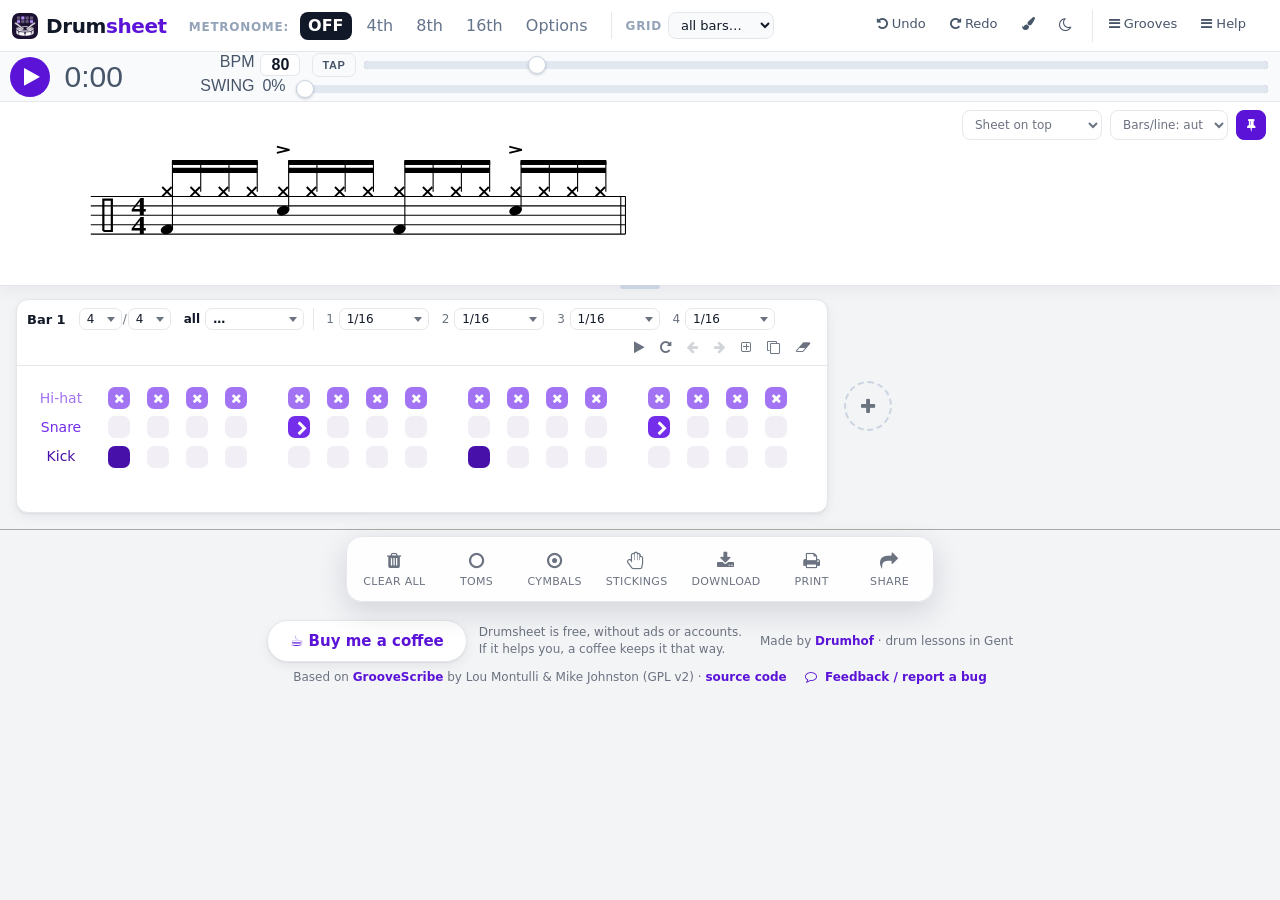
==== commit ffea6242: "Share preview: no hi-hat together with the crash on 1 Co-Authored-By: Claude Opus 5.5 <noreply@anthr" ====
--- a/index.html
+++ b/index.html
@@ -99,12 +99,12 @@
 		<meta property="og:title" content="Drumsheet: free online drum notation editor"/>
 		<meta property="og:type" content="website"/>
 		<meta property="og:url" content="https://drumsheet.app/"/>
-		<meta property="og:image" content="https://drumsheet.app/images/og-image.png"/>
+		<meta property="og:image" content="https://drumsheet.app/images/og-image-2.png"/>
 		<meta property="og:image:width" content="1200"/>
 		<meta property="og:image:height" content="630"/>
 		<meta property="og:image:alt" content="Drumsheet: free online drum notation editor"/>
 		<meta name="twitter:card" content="summary_large_image"/>
-		<meta name="twitter:image" content="https://drumsheet.app/images/og-image.png"/>
+		<meta name="twitter:image" content="https://drumsheet.app/images/og-image-2.png"/>
 
 
 		<link rel="stylesheet" type="text/css" href="font-awesome/4.7.0/css/font-awesome.min.css">
@@ -144,7 +144,21 @@
 		       It creates window.myGrooveWriter, builds the dynamic DOM, and runs the
 		       page-load init. -->
 
-    </head>
+    <script>
+	// privacy-friendly visitor count (GoatCounter: no cookies, no personal data), only on drumsheet.app
+	if (location.hostname === 'drumsheet.app') {
+		window.goatcounter = { path: function () { return location.pathname; } }; // grooves in the link are not sent
+		var gc = document.createElement('script');
+		gc.async = true;
+		gc.src = 'https://gc.zgo.at/count.js';
+		gc.dataset.goatcounter = 'https://drumsheet.goatcounter.com/count';
+		document.head.appendChild(gc);
+	}
+	window.benCount = function (name) {
+		try { if (window.goatcounter && window.goatcounter.count) window.goatcounter.count({ path: name, title: name, event: true }); } catch (e) {}
+	};
+</script>
+</head>
     <body>
 
 	<div id="GrooveWriter">
@@ -353,6 +367,7 @@
 				<!-- <li onclick='myGrooveWriter.notePopupClick("hh","close");'>Hi-hat closed</li> -->
 				<li onclick='myGrooveWriter.notePopupClick("hh","accent");'>Hi-hat accent</li>
 				<li onclick='myGrooveWriter.notePopupClick("hh","crash");'>Crash</li>
+				<li onclick='myGrooveWriter.notePopupClick("hh","crash2");'>Crash 2</li>
 				<li onclick='myGrooveWriter.notePopupClick("hh","ride");'>Ride</li>
 				<li onclick='myGrooveWriter.notePopupClick("hh","ride_bell");'>Ride Bell</li>
 				<li onclick='myGrooveWriter.notePopupClick("hh","cow_bell");'>Cow Bell</li>
--- a/css/groove_ben_modern.css
+++ b/css/groove_ben_modern.css
@@ -1259,3 +1259,20 @@
   #bottomButtonRow .pageBottomButton .bottomButtonLabel { white-space: nowrap; font-size: 8px; letter-spacing: 0; }
 }
 @media (max-width: 720px) { #bottomButtonRow { width: calc(100% - 16px) !important; max-width: 520px; box-sizing: border-box; margin-left: auto; margin-right: auto; } }
+/* crash 2: crash icon with a small 2 */
+.hh_crash2 { position: absolute; top: 21px; left: 2px; font-size: 22px; color: transparent; cursor: pointer; white-space: nowrap; }
+.hh_crash2 sup { font-size: 10px; font-weight: 700; margin-left: -1px; vertical-align: top; position: relative; top: -2px; }
+html.ben-pads .hi-hat .hh_crash2 { left: 2px !important; top: 15px !important; width: 22px; height: 22px; display: flex; align-items: center;
+  justify-content: center; font-size: 12px !important; line-height: 1; z-index: 2; }
+html.ben-pads .hi-hat .hh_crash2 sup { font-size: 8px; top: -3px; }
+/* tap tempo */
+#benTapTempo { margin: 0 8px 0 6px; padding: 3px 9px; font: inherit; font-size: 11px; font-weight: 800; letter-spacing: 0.06em; border-radius: 7px;
+  border: 1px solid var(--ben-line); background: transparent; color: inherit; cursor: pointer; touch-action: manipulation; transition: background 0.12s ease, color 0.12s ease; }
+#benTapTempo:hover { border-color: var(--ben-brand); }
+#benTapTempo.ben-tap-flash { animation: ben-tap 0.18s ease; }
+@keyframes ben-tap { 0% { background: var(--ben-brand); color: var(--ben-brand-ink); } 100% { background: transparent; } }
+@media (max-width: 480px) {
+  #midiPlayer [id^="MIDIPlayTime"] { display: none !important; }
+  #benTapTempo { margin: 0 6px 0 4px; padding: 3px 7px; }
+}
+@media (max-width: 480px) { #midiPlayer .tempoAndProgress { width: auto !important; flex: 1 1 auto; min-width: 0; } }
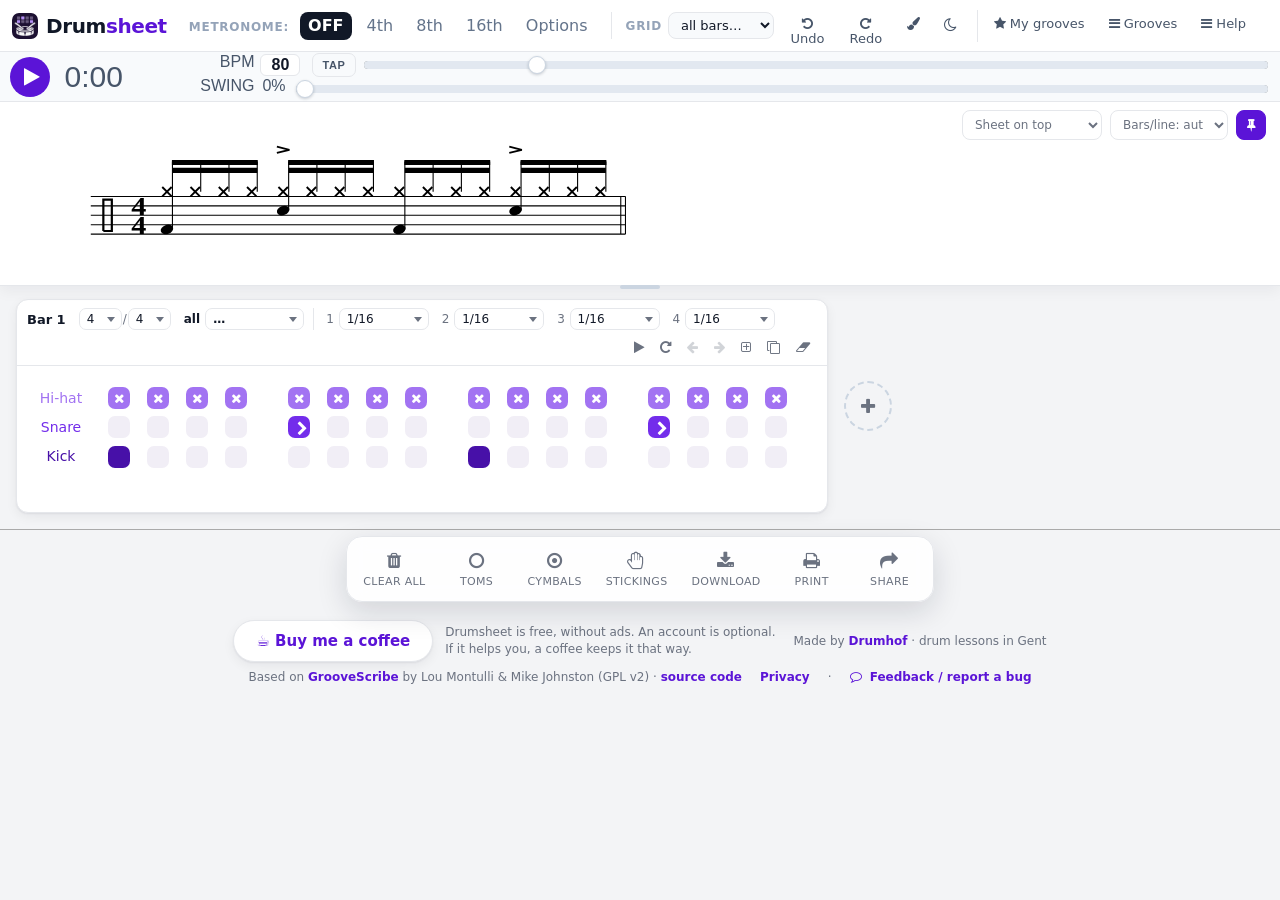
==== commit 0014afd7: "Optional accounts (Google or email) for My grooves, privacy page Co-Authored-By: Claude Opus 5.5 <no" ====
--- a/index.html
+++ b/index.html
@@ -216,6 +216,7 @@
 				</span>
 				<span id="upperRight">
 					<span class="rightButtons grooveDB_hidden" id="permutationAnchor" onclick="myGrooveWriter.permutationAnchorClick(event);"><i class="fa fa-bars"></i> Permutations</span>
+					<span class="rightButtons" id="benMyGroovesBtn" title="My grooves: save and open your own grooves (Ctrl+S)" onclick="myGrooveWriter.showMyGrooves();"><i class="fa fa-star"></i> My grooves</span>
 					<span class="rightButtons" id="groovesAnchor" onclick="myGrooveWriter.groovesAnchorClick(event);"><i class="fa fa-bars"></i> Grooves</span>
 					<span class="rightButtons" id="helpAnchor" onclick="myGrooveWriter.helpAnchorClick(event);"><i class="fa fa-bars"></i> Help</span>
 				</span>
@@ -267,10 +268,10 @@
 					<span class=" grooveDB_hidden pageBottomButton" id="shareSaveButton" onclick="event.preventDefault(); myGrooveWriter.show_FullURLPopup();"><span class="bottomButtonIcon"><i class="fa fa-share fa-2x"></i></span><span class="bottomButtonLabel">SHARE</span></span>
 				</div>
 				<div id="benFooter">
-					<span class="ben-coffee-wrap"><a class="ben-coffee" href="https://ko-fi.com/gladinathor" target="_blank" rel="noopener">&#9749; Buy me a coffee</a><span class="ben-coffee-note">Drumsheet is free, without ads or accounts.<br>If it helps you, a coffee keeps it that way.</span></span>
+					<span class="ben-coffee-wrap"><a class="ben-coffee" href="https://ko-fi.com/gladinathor" target="_blank" rel="noopener">&#9749; Buy me a coffee</a><span class="ben-coffee-note">Drumsheet is free, without ads. An account is optional.<br>If it helps you, a coffee keeps it that way.</span></span>
 					<span>Made by <a href="https://drumhof.com" target="_blank" rel="noopener">Drumhof</a> &middot; drum lessons in Gent</span>
 					<span>Based on <a href="https://github.com/montulli/GrooveScribe" target="_blank" rel="noopener">GrooveScribe</a> by Lou Montulli &amp; Mike Johnston (GPL v2) &middot; <a href="https://github.com/bengladine/beatsheet" target="_blank" rel="noopener">source code</a></span>
-					<a class="ben-feedback" href="https://github.com/bengladine/beatsheet/issues/new" target="_blank" rel="noopener"><i class="fa fa-comment-o"></i> Feedback / report a bug</a>
+					<a class="ben-privacy" href="privacy.html">Privacy</a> &middot; <a class="ben-feedback" href="https://github.com/bengladine/beatsheet/issues/new" target="_blank" rel="noopener"><i class="fa fa-comment-o"></i> Feedback / report a bug</a>
 				</div>
 
 
--- a/css/groove_ben_modern.css
+++ b/css/groove_ben_modern.css
@@ -1247,7 +1247,7 @@
 html.ben-tint.ben-dark #benUndoRedo, html.ben-tint.ben-dark #benGridAll { border-color: var(--ben-line); }
 html.ben-tint.ben-dark #benGridAll select { background: var(--ben-tint-top); border-color: var(--ben-line); }
 html.ben-tint.ben-dark .noteContextMenu > ul.list li:hover, html.ben-tint.ben-dark .ben-add-bar-menu button:hover { background: var(--ben-chrome-hover); }
-html.ben-tint.ben-dark #benDetailsDialog input.sheetMusicInputField, html.ben-tint.ben-dark .ben-dlg-buttons button { background: var(--ben-tint-top); }
+html.ben-tint.ben-dark #benDetailsDialog input.sheetMusicInputField, html.ben-tint.ben-dark .ben-dlg-buttons button:not(.ben-dlg-go) { background: var(--ben-tint-top); color: var(--ben-ink); }
 html.ben-tint.ben-dark .hi-hat.ben-on-ride .hh_cross, html.ben-tint.ben-dark #addMeasureButton, html.ben-tint.ben-dark #benSheetResize::after { border-color: var(--ben-line); }
 html.ben-tint.ben-dark #benSheetResize::after { background: var(--ben-line); }
 /* no grey scrollbar under the dock on phones */
@@ -1276,3 +1276,51 @@
   #benTapTempo { margin: 0 6px 0 4px; padding: 3px 7px; }
 }
 @media (max-width: 480px) { #midiPlayer .tempoAndProgress { width: auto !important; flex: 1 1 auto; min-width: 0; } }
+/* My grooves */
+#benMyGroovesDialog { display: none; position: fixed; inset: 0; z-index: 2000; background: rgba(15, 23, 42, 0.45); align-items: center; justify-content: center; padding: 16px; }
+#benMyGroovesDialog[style*="flex"] .ben-dlg-card { animation: ben-menu-in 0.22s var(--ben-ease); }
+.ben-my-card { max-width: 480px !important; max-height: calc(100vh - 32px); display: flex; flex-direction: column; color: var(--ben-ink); }
+.ben-my-save { display: flex; gap: 8px; }
+.ben-my-name { flex: 1; min-width: 0; font: inherit; font-size: 14px; padding: 9px 11px; border-radius: 9px; border: 1px solid var(--ben-line); background: transparent; color: var(--ben-ink); }
+.ben-my-name:focus { outline: none; border-color: var(--ben-brand); }
+.ben-my-savebtn { font: inherit; font-size: 14px; font-weight: 600; padding: 9px 18px; border-radius: 9px; border: none; cursor: pointer; background: var(--ben-brand); color: var(--ben-brand-ink); }
+.ben-my-list { margin-top: 12px; overflow-y: auto; min-height: 60px; max-height: 50vh; display: flex; flex-direction: column; gap: 6px; }
+.ben-my-empty { font-size: 13px; color: var(--ben-muted); padding: 14px 4px; text-align: center; }
+.ben-my-msg { font-size: 13px; color: var(--ben-brand); padding: 2px 4px 6px; }
+.ben-my-item { display: flex; align-items: stretch; border: 1px solid var(--ben-line); border-radius: 10px; overflow: hidden; transition: border-color 0.15s ease; }
+.ben-my-item:hover, .ben-my-item.ben-my-open { border-color: var(--ben-brand); }
+.ben-my-item button { font: inherit; border: none; background: transparent; color: var(--ben-ink); cursor: pointer; }
+.ben-my-load { flex: 1; min-width: 0; text-align: left; padding: 9px 12px; font-size: 14px; font-weight: 600; overflow: hidden; text-overflow: ellipsis; white-space: nowrap; }
+.ben-my-load small { display: block; font-weight: 400; font-size: 12px; color: var(--ben-muted); margin-top: 1px; }
+.ben-my-ren, .ben-my-del { width: 40px; color: var(--ben-muted) !important; }
+.ben-my-ren:hover { color: var(--ben-brand) !important; }
+.ben-my-del:hover { color: #dc2626 !important; }
+.ben-my-foot { margin-top: 14px; }
+html.ben-dark .ben-my-card { background: var(--ben-tint-menu, #1b2536); }
+@media (max-width: 720px) { #benMyGroovesBtn { font-size: 0; } #benMyGroovesBtn i { font-size: 16px; } }
+/* My grooves: account bar */
+.ben-my-account { display: flex; align-items: center; gap: 8px; flex-wrap: wrap; margin: 8px 0 12px; font-size: 13px; color: var(--ben-muted); }
+.ben-my-account button { font: inherit; font-size: 13px; border-radius: 8px; padding: 6px 10px; cursor: pointer; border: 1px solid var(--ben-line); background: transparent; color: var(--ben-ink); }
+.ben-my-account button:disabled { opacity: 0.6; cursor: wait; }
+.ben-my-signin { display: inline-flex; align-items: center; gap: 8px; font-weight: 600 !important; }
+.ben-my-signin .ben-g { width: 18px; height: 18px; border-radius: 50%; background: #fff; color: #4285f4; font-weight: 800; font-size: 12px; display: inline-flex; align-items: center; justify-content: center; box-shadow: 0 0 0 1px #dadce0; }
+.ben-my-who { flex: 1; min-width: 0; color: var(--ben-ink); overflow: hidden; text-overflow: ellipsis; white-space: nowrap; }
+.ben-my-delacct { color: #dc2626 !important; border-color: transparent !important; }
+.ben-my-where { font-size: 12px; color: var(--ben-muted); margin-top: 8px; line-height: 1.4; }
+.ben-my-where i { margin-right: 4px; }
+.ben-my-err { color: #dc2626 !important; }
+#benMyGroovesBtn.ben-signed-in i { color: var(--ben-brand); }
+.ben-my-account { flex-direction: column; align-items: stretch; }
+.ben-my-row { display: flex; align-items: center; gap: 8px; flex-wrap: wrap; }
+.ben-my-emailform { display: flex; flex-direction: column; gap: 8px; margin-top: 4px; }
+.ben-my-emailform[hidden] { display: none; }
+.ben-my-emailform input { font: inherit; font-size: 14px; padding: 9px 11px; border-radius: 9px; border: 1px solid var(--ben-line); background: transparent; color: var(--ben-ink); }
+.ben-my-emailform input:focus { outline: none; border-color: var(--ben-brand); }
+.ben-my-pwsignin { background: var(--ben-brand) !important; color: var(--ben-brand-ink) !important; border-color: var(--ben-brand) !important; font-weight: 600; }
+.ben-my-forgot { border-color: transparent !important; color: var(--ben-muted) !important; text-decoration: underline; }
+.ben-my-verify { font-size: 12px; color: var(--ben-ink); background: var(--ben-brand-soft); border-radius: 8px; padding: 8px 10px; margin-top: 4px; }
+.ben-my-verify button { padding: 3px 8px !important; font-size: 12px !important; }
+.ben-my-why a { color: var(--ben-brand); }
+.ben-pw-ask { position: fixed; inset: 0; z-index: 2100; background: rgba(15, 23, 42, 0.45); display: flex; align-items: center; justify-content: center; padding: 16px; }
+.ben-pw-ask .ben-dlg-card { max-width: 360px; color: var(--ben-ink); }
+html.ben-dark .ben-pw-ask .ben-dlg-card { background: var(--ben-tint-menu, #1b2536); }
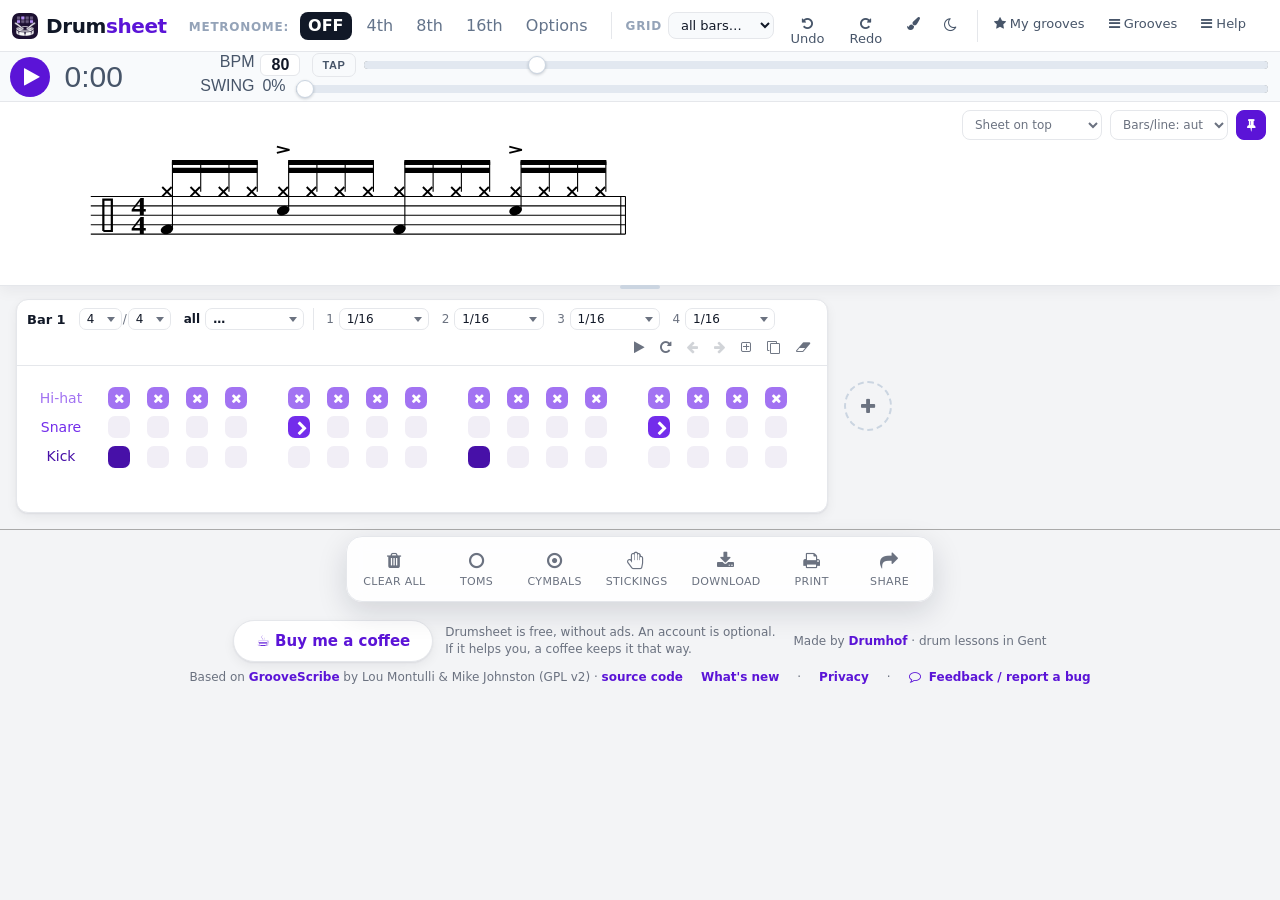
==== commit 083a197e: "What's new card with request link Co-Authored-By: Claude Opus 5.5 <noreply@anthropic.com> Claude-Ses" ====
--- a/index.html
+++ b/index.html
@@ -271,7 +271,7 @@
 					<span class="ben-coffee-wrap"><a class="ben-coffee" href="https://ko-fi.com/gladinathor" target="_blank" rel="noopener">&#9749; Buy me a coffee</a><span class="ben-coffee-note">Drumsheet is free, without ads. An account is optional.<br>If it helps you, a coffee keeps it that way.</span></span>
 					<span>Made by <a href="https://drumhof.com" target="_blank" rel="noopener">Drumhof</a> &middot; drum lessons in Gent</span>
 					<span>Based on <a href="https://github.com/montulli/GrooveScribe" target="_blank" rel="noopener">GrooveScribe</a> by Lou Montulli &amp; Mike Johnston (GPL v2) &middot; <a href="https://github.com/bengladine/beatsheet" target="_blank" rel="noopener">source code</a></span>
-					<a class="ben-privacy" href="privacy.html">Privacy</a> &middot; <a class="ben-feedback" href="https://github.com/bengladine/beatsheet/issues/new" target="_blank" rel="noopener"><i class="fa fa-comment-o"></i> Feedback / report a bug</a>
+					<a class="ben-privacy" href="javascript:void(0)" onclick="myGrooveWriter.showWhatsNew && myGrooveWriter.showWhatsNew()">What's new</a> &middot; <a class="ben-privacy" href="privacy.html">Privacy</a> &middot; <a class="ben-feedback" href="https://github.com/bengladine/beatsheet/issues/new" target="_blank" rel="noopener"><i class="fa fa-comment-o"></i> Feedback / report a bug</a>
 				</div>
 
 
--- a/css/groove_ben_modern.css
+++ b/css/groove_ben_modern.css
@@ -1324,3 +1324,24 @@
 .ben-pw-ask { position: fixed; inset: 0; z-index: 2100; background: rgba(15, 23, 42, 0.45); display: flex; align-items: center; justify-content: center; padding: 16px; }
 .ben-pw-ask .ben-dlg-card { max-width: 360px; color: var(--ben-ink); }
 html.ben-dark .ben-pw-ask .ben-dlg-card { background: var(--ben-tint-menu, #1b2536); }
+/* What's new */
+#benWhatsNew { position: fixed; left: 20px; bottom: 20px; z-index: 1900; width: 340px; max-width: calc(100vw - 40px); max-height: 60vh;
+  display: flex; flex-direction: column; background: var(--ben-surface); color: var(--ben-ink); border: 1px solid var(--ben-line);
+  border-radius: 14px; box-shadow: 0 12px 32px rgba(15, 23, 42, 0.25); font-size: 13px; line-height: 1.45;
+  animation: ben-menu-in 0.25s var(--ben-ease); transition: opacity 0.3s ease, transform 0.3s ease; }
+#benWhatsNew.out { opacity: 0; transform: translateY(10px); }
+html.ben-dark #benWhatsNew { background: var(--ben-tint-menu, #1b2536); }
+.ben-wn-head { display: flex; align-items: center; justify-content: space-between; padding: 12px 12px 4px 16px; font-weight: 700; font-size: 14px; }
+.ben-wn-head i { color: var(--ben-brand); margin-right: 4px; }
+.ben-wn-x { border: none; background: none; color: var(--ben-muted); font-size: 20px; cursor: pointer; line-height: 1; padding: 0 4px; }
+.ben-wn-body { overflow-y: auto; padding: 0 16px 4px; }
+.ben-wn-date { font-size: 11px; font-weight: 700; text-transform: uppercase; letter-spacing: 0.05em; color: var(--ben-muted); margin-top: 8px; }
+.ben-wn-body ul { margin: 4px 0 6px; padding-left: 18px; }
+.ben-wn-body li { margin: 3px 0; }
+.ben-wn-ok { margin: 6px 16px 14px; align-self: flex-end; font: inherit; font-weight: 600; padding: 7px 16px; border-radius: 9px; border: none; cursor: pointer;
+  background: var(--ben-brand); color: var(--ben-brand-ink); }
+@media (max-width: 720px) { #benWhatsNew { left: 12px; right: 12px; bottom: 12px; width: auto; max-width: none; } }
+.ben-wn-foot { display: flex; align-items: center; justify-content: space-between; gap: 10px; padding: 6px 16px 14px; }
+.ben-wn-foot a { color: var(--ben-brand); font-weight: 600; text-decoration: none; }
+.ben-wn-foot a:hover { text-decoration: underline; }
+.ben-wn-foot .ben-wn-ok { margin: 0; }
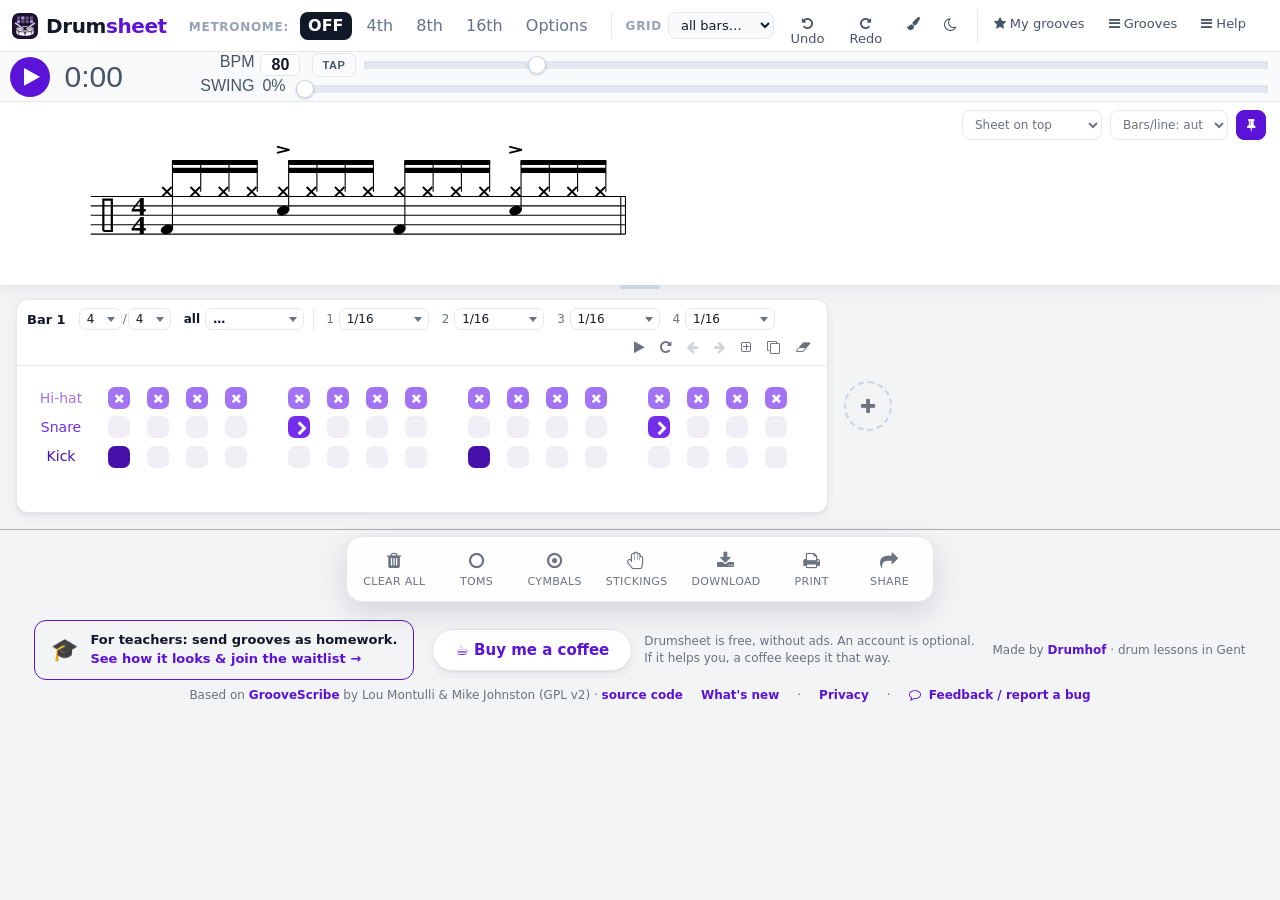
==== commit 2acccd6f: "Teachers page with screenshots and waitlist; footer box links to it (source only, not published to d" ====
--- a/index.html
+++ b/index.html
@@ -268,10 +268,11 @@
 					<span class=" grooveDB_hidden pageBottomButton" id="shareSaveButton" onclick="event.preventDefault(); myGrooveWriter.show_FullURLPopup();"><span class="bottomButtonIcon"><i class="fa fa-share fa-2x"></i></span><span class="bottomButtonLabel">SHARE</span></span>
 				</div>
 				<div id="benFooter">
+					<a class="ben-teachers" href="teachers.html" onclick="window.benCount && window.benCount('teachers-box-click')"><span class="ben-teachers-icon">&#127891;</span><span><b>For teachers:</b> send grooves as homework.<br><u>See how it looks &amp; join the waitlist &rarr;</u></span></a>
 					<span class="ben-coffee-wrap"><a class="ben-coffee" href="https://ko-fi.com/gladinathor" target="_blank" rel="noopener">&#9749; Buy me a coffee</a><span class="ben-coffee-note">Drumsheet is free, without ads. An account is optional.<br>If it helps you, a coffee keeps it that way.</span></span>
 					<span>Made by <a href="https://drumhof.com" target="_blank" rel="noopener">Drumhof</a> &middot; drum lessons in Gent</span>
 					<span>Based on <a href="https://github.com/montulli/GrooveScribe" target="_blank" rel="noopener">GrooveScribe</a> by Lou Montulli &amp; Mike Johnston (GPL v2) &middot; <a href="https://github.com/bengladine/beatsheet" target="_blank" rel="noopener">source code</a></span>
-					<a class="ben-privacy" href="javascript:void(0)" onclick="myGrooveWriter.showWhatsNew && myGrooveWriter.showWhatsNew()">What's new</a> &middot; <a class="ben-privacy" href="privacy.html">Privacy</a> &middot; <a class="ben-feedback" href="https://github.com/bengladine/beatsheet/issues/new" target="_blank" rel="noopener"><i class="fa fa-comment-o"></i> Feedback / report a bug</a>
+					<a class="ben-privacy" href="javascript:void(0)" onclick="myGrooveWriter.showWhatsNew && myGrooveWriter.showWhatsNew()">What's new</a> &middot; <a class="ben-privacy" href="privacy.html">Privacy</a> &middot; <a class="ben-feedback" href="https://forms.gle/rgXMxauXFDep4EJq6" target="_blank" rel="noopener"><i class="fa fa-comment-o"></i> Feedback / report a bug</a>
 				</div>
 
 
--- a/css/groove_ben_modern.css
+++ b/css/groove_ben_modern.css
@@ -1345,3 +1345,10 @@
 .ben-wn-foot a { color: var(--ben-brand); font-weight: 600; text-decoration: none; }
 .ben-wn-foot a:hover { text-decoration: underline; }
 .ben-wn-foot .ben-wn-ok { margin: 0; }
+
+/* "For teachers" waitlist box in the footer */
+#benFooter a.ben-teachers { display: inline-flex; align-items: center; gap: 12px; text-align: left; text-decoration: none; color: var(--ben-ink);
+  border: 1px solid var(--ben-brand); border-radius: 12px; padding: 10px 16px; font-size: 13px; line-height: 1.45; transition: background 0.2s var(--ben-ease); }
+#benFooter a.ben-teachers:hover { background: color-mix(in srgb, var(--ben-brand) 10%, transparent); }
+#benFooter a.ben-teachers u { color: var(--ben-brand); text-decoration: none; font-weight: 600; }
+#benFooter .ben-teachers-icon { font-size: 22px; }
